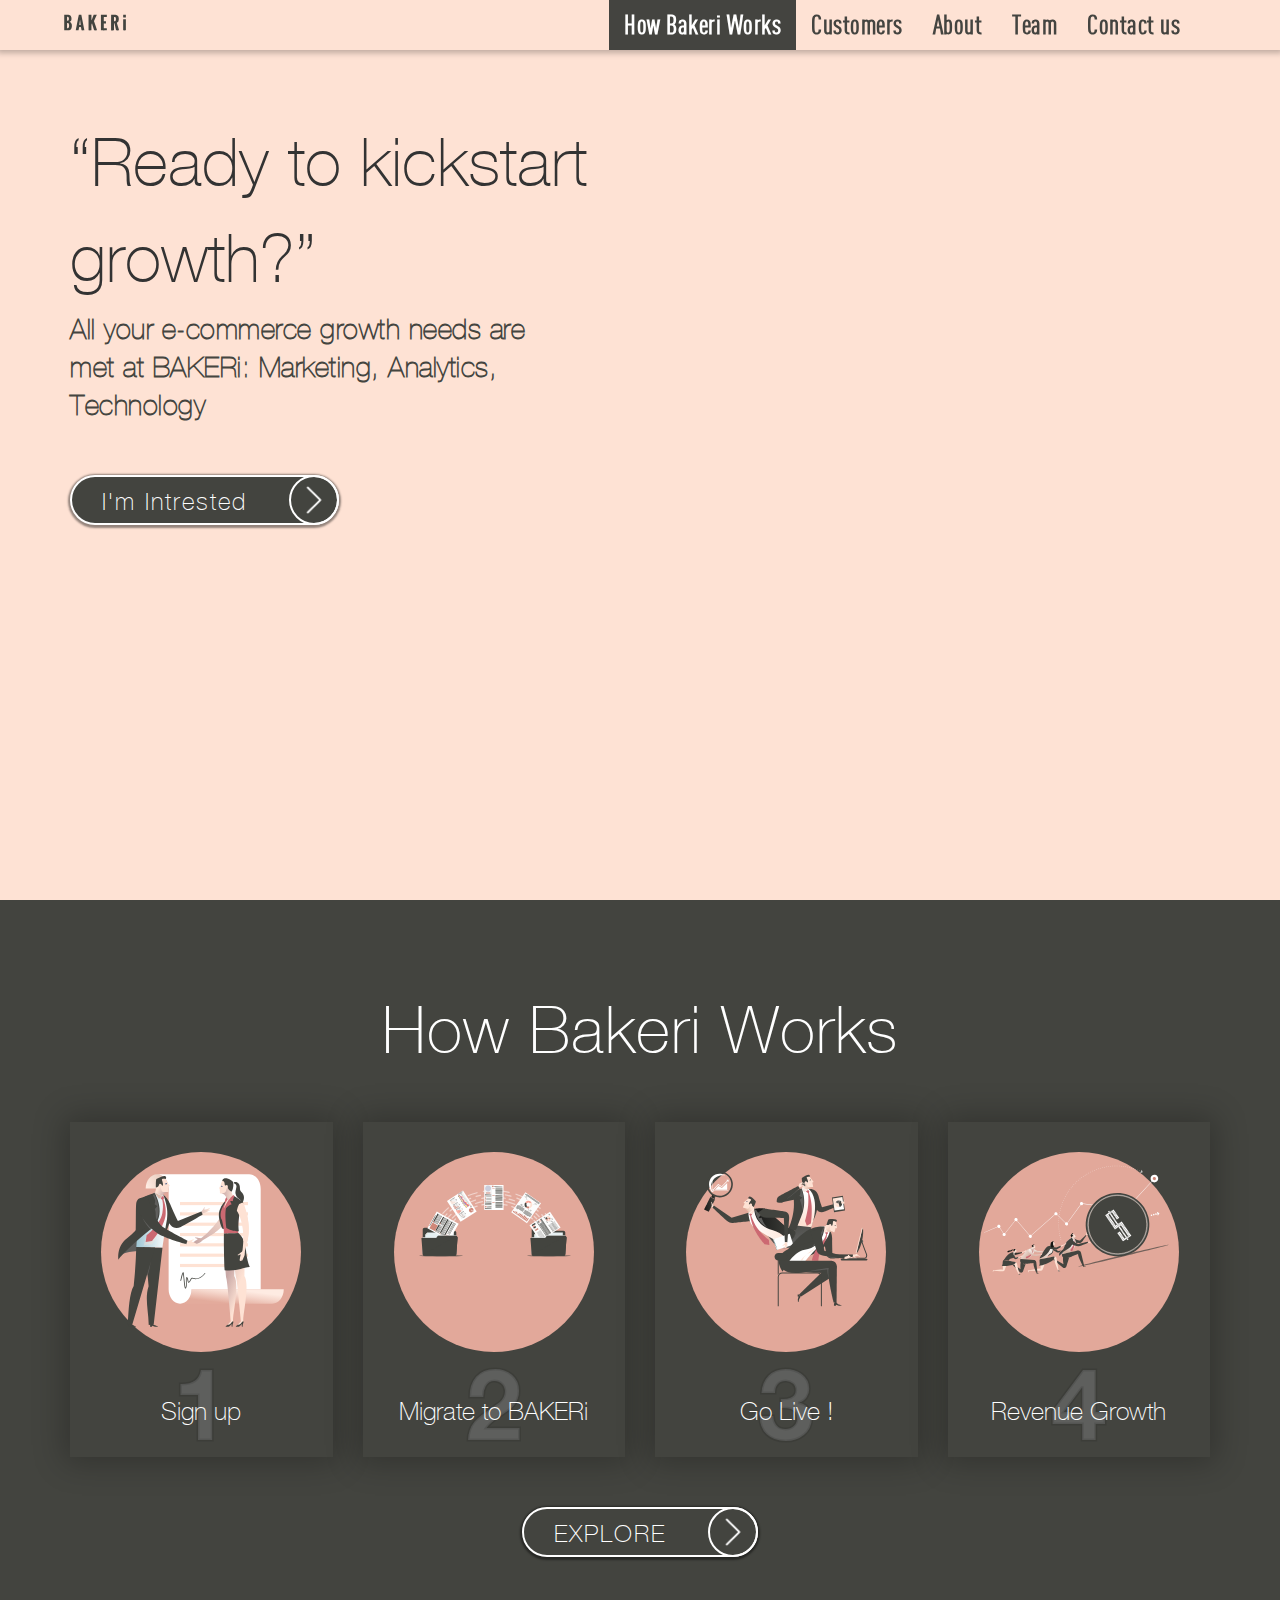
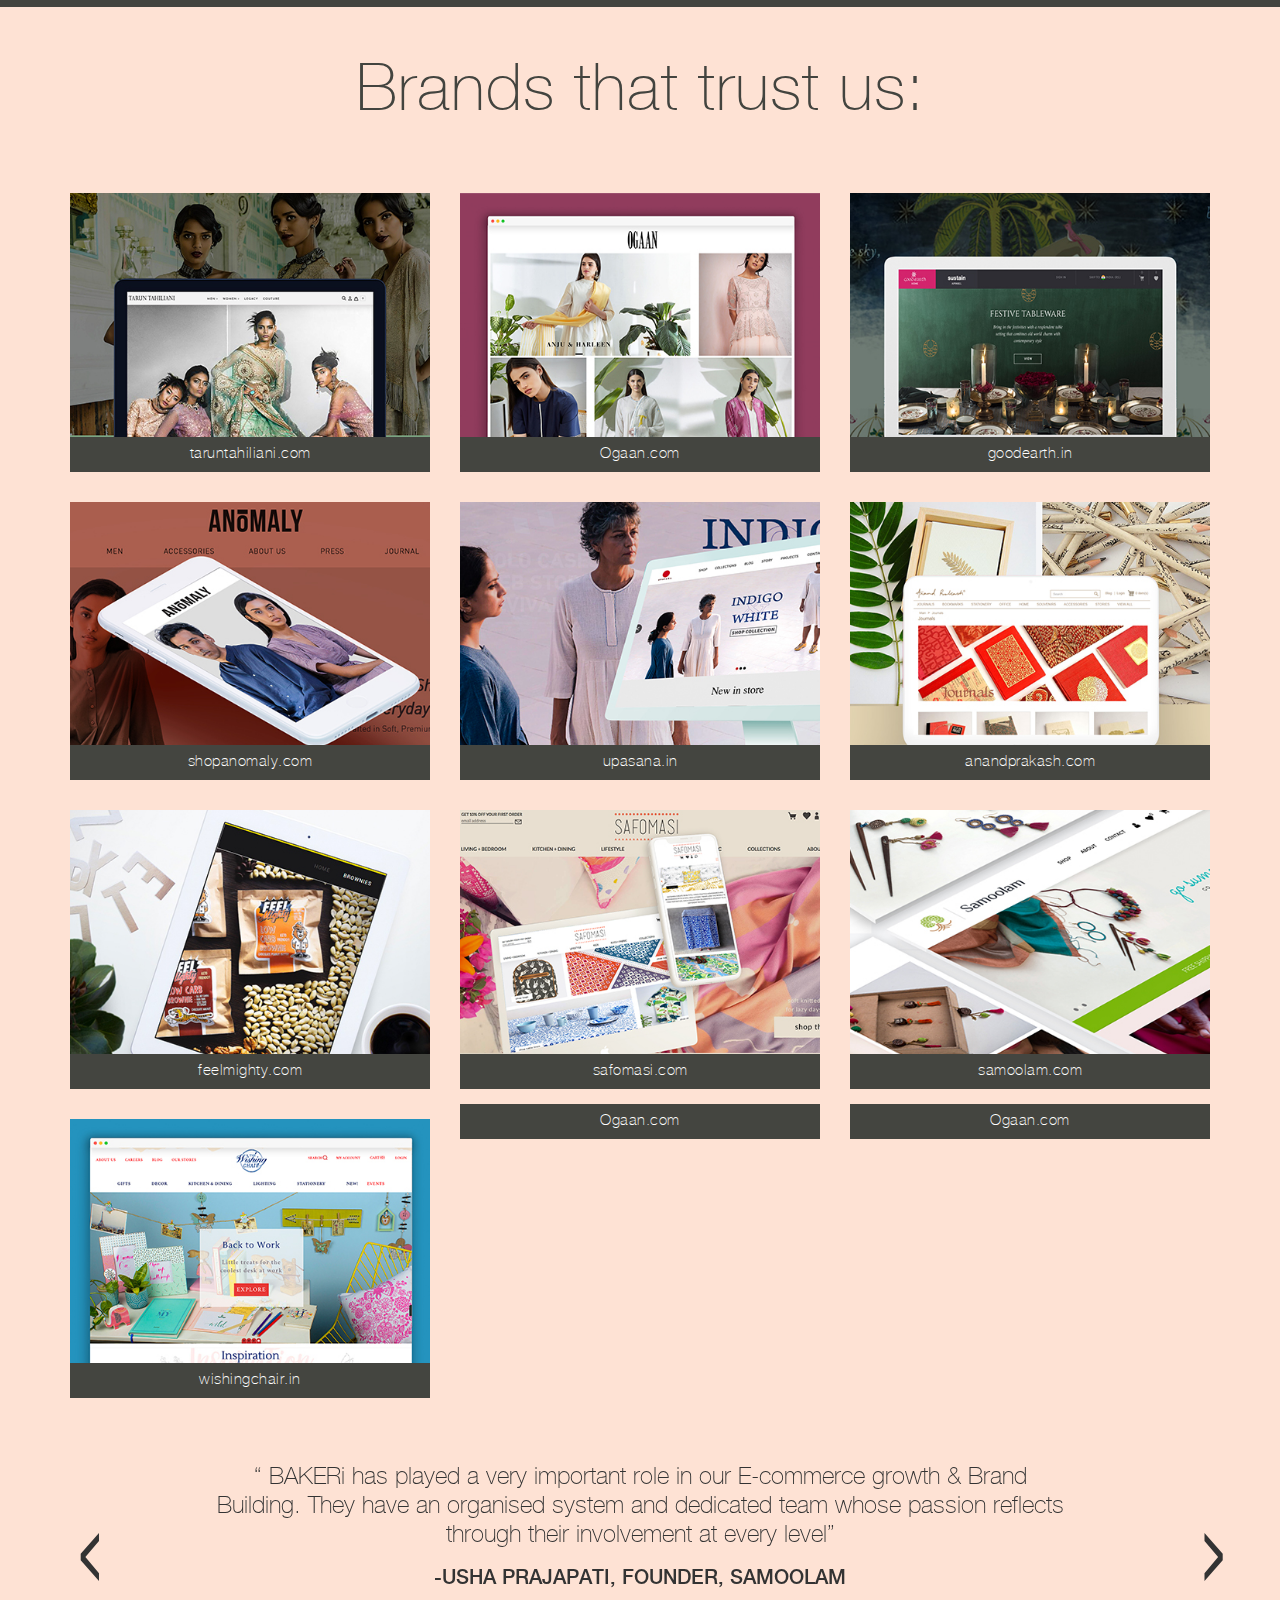
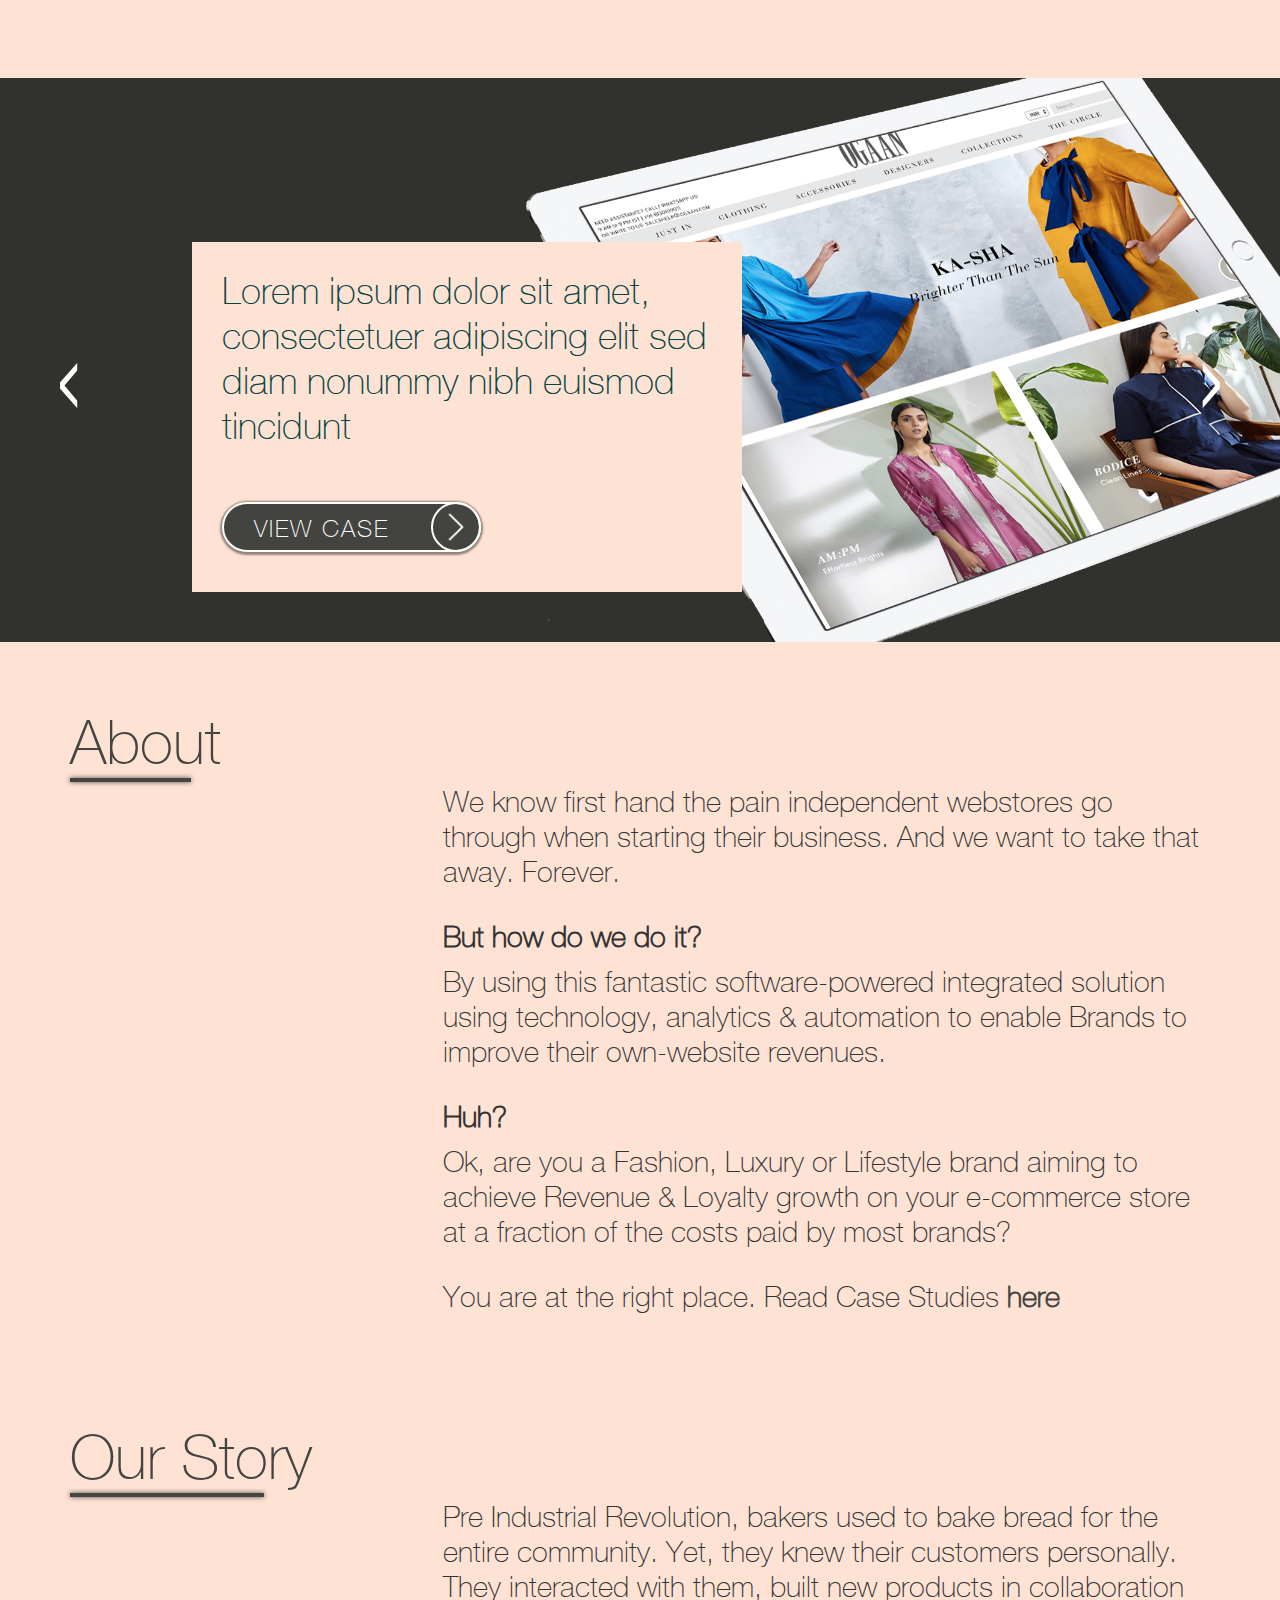
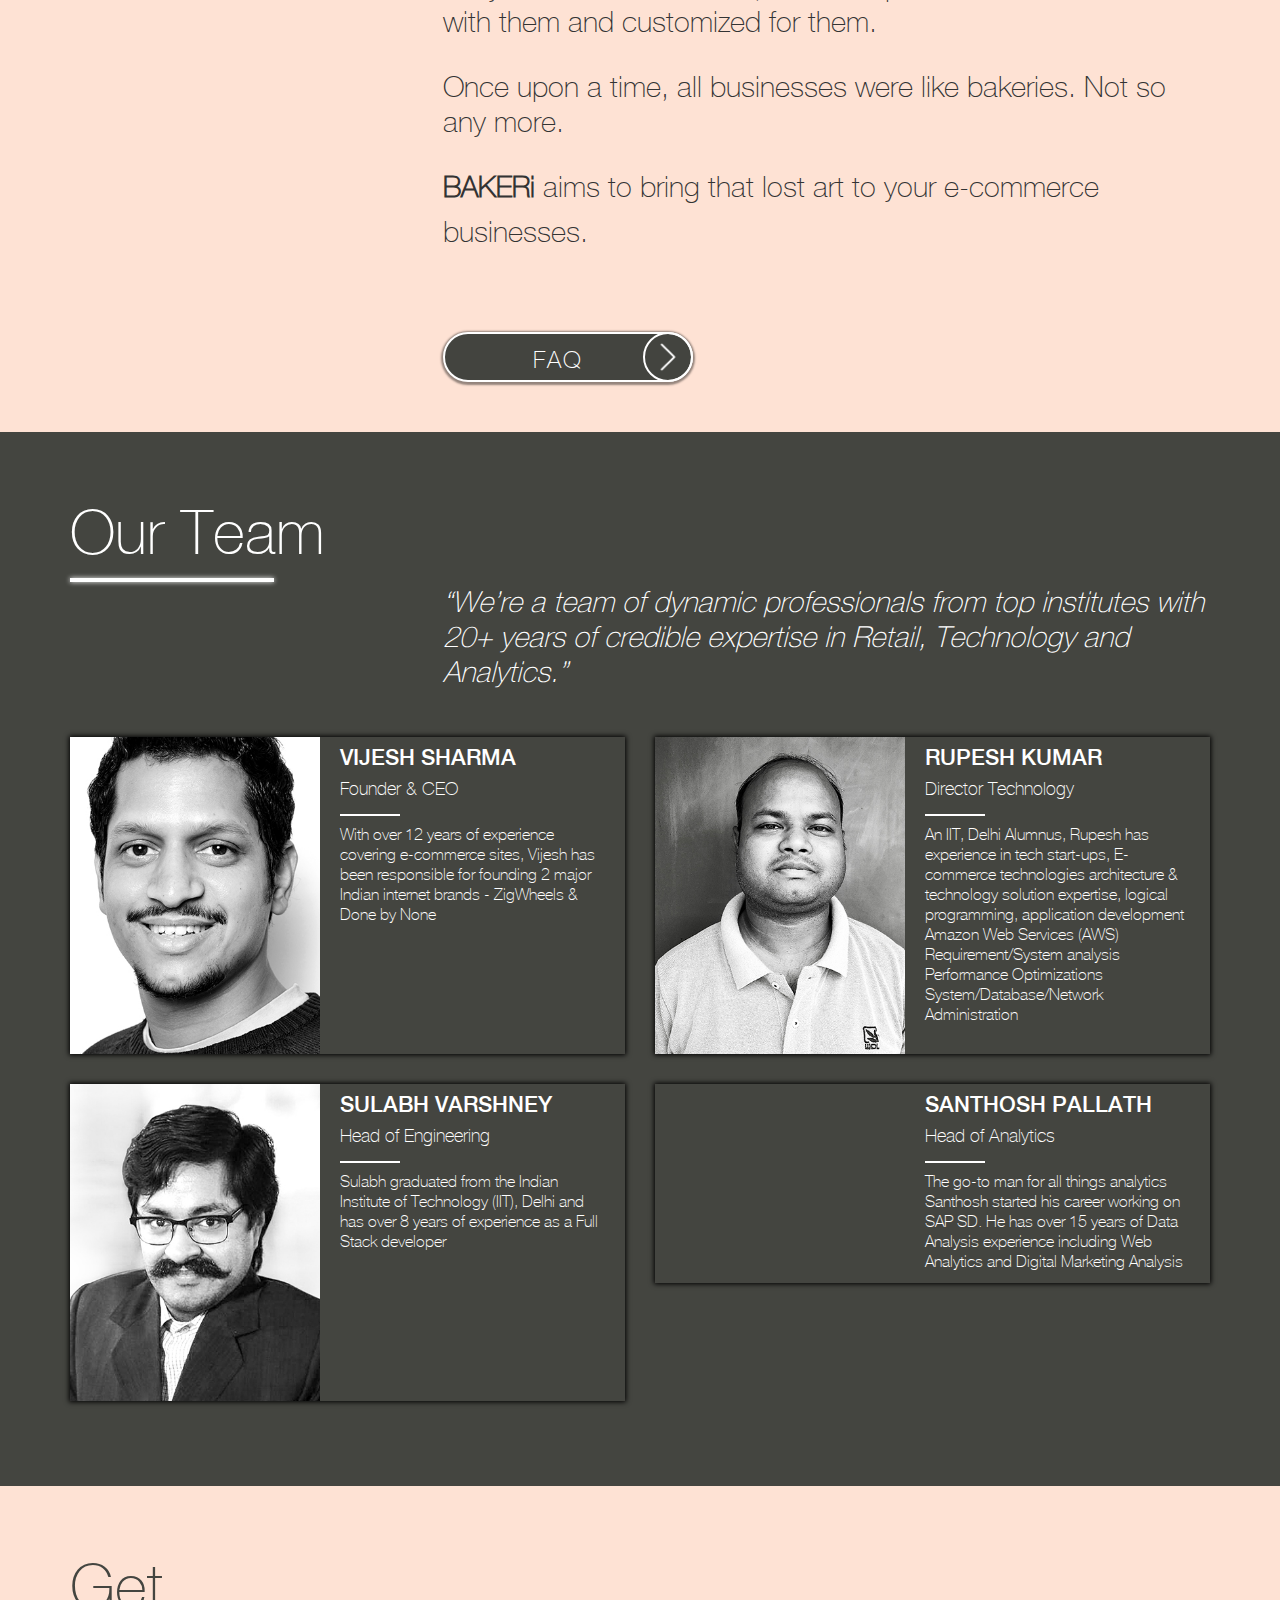
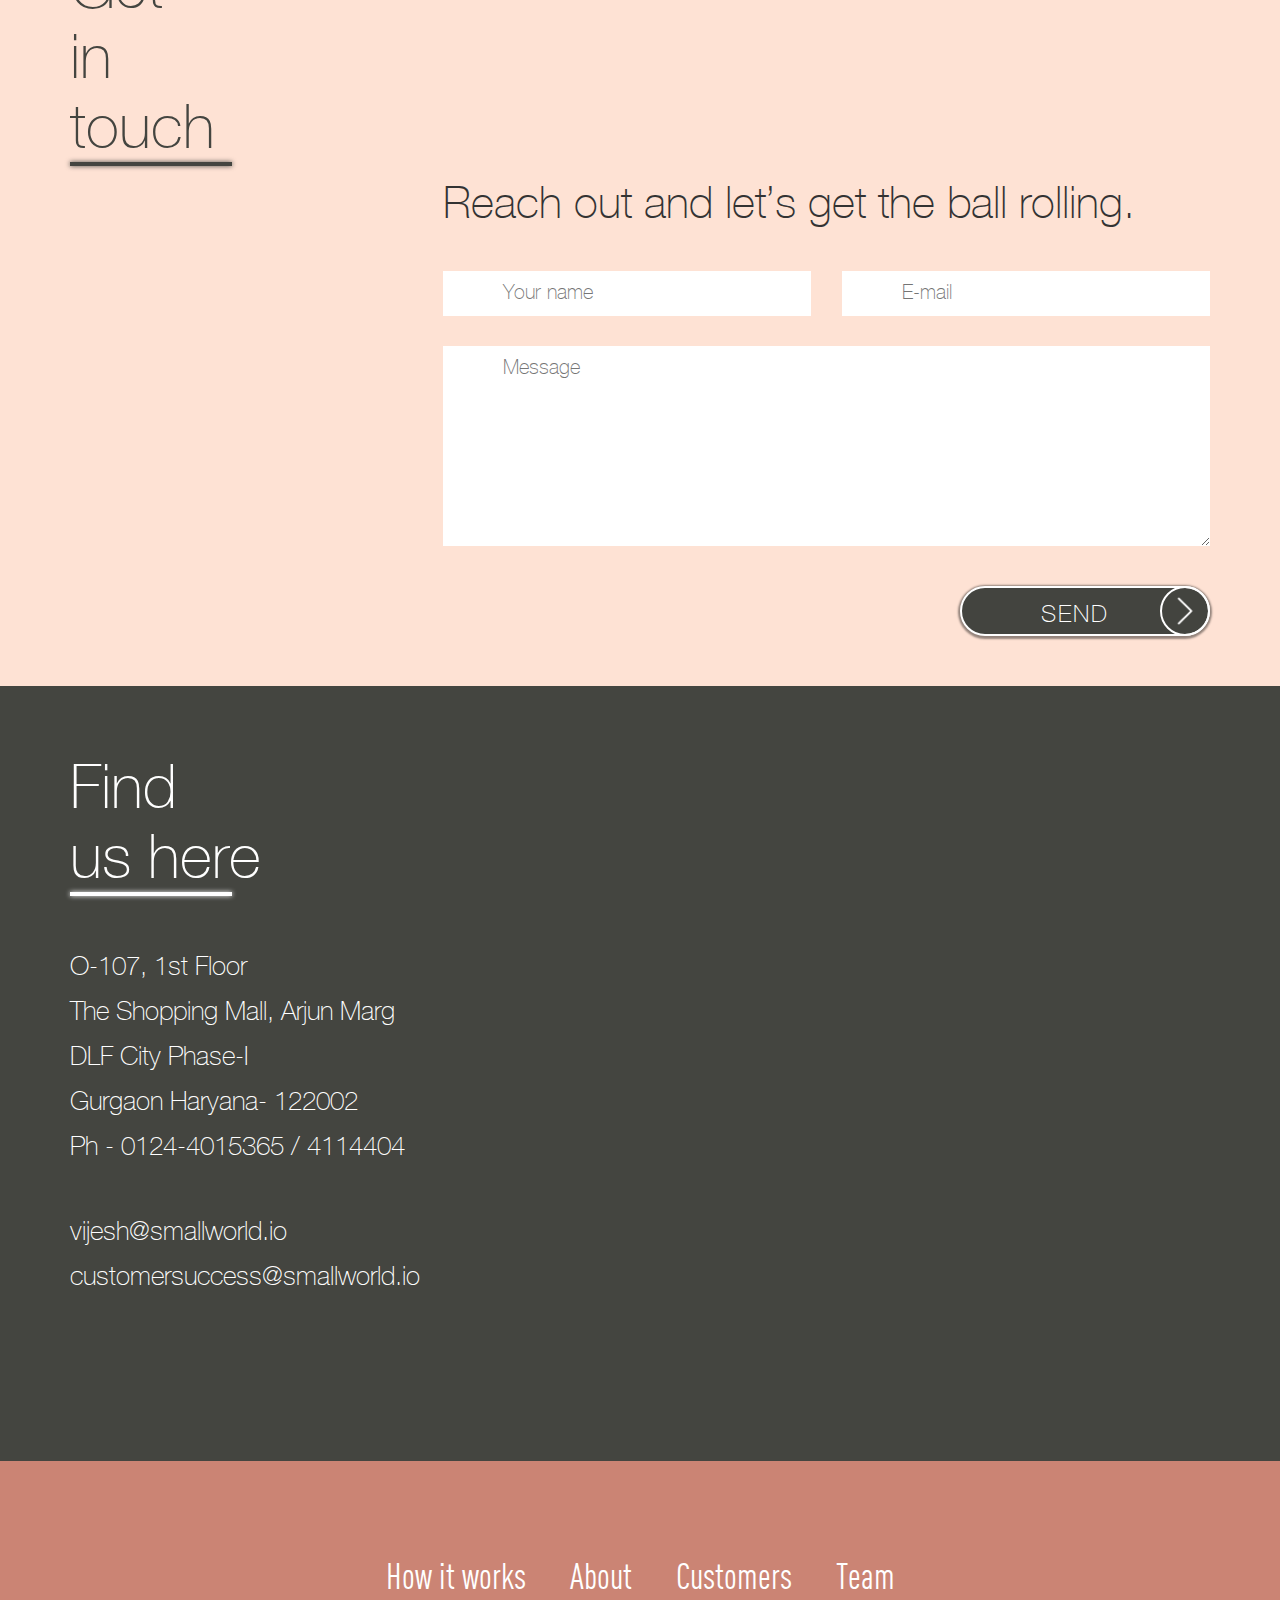
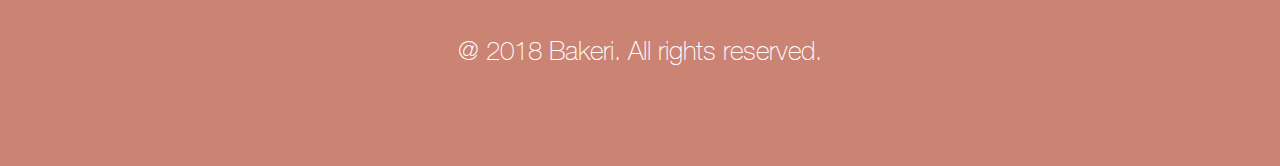
==== index.html @ 0f6f172d "first push" ====
<!DOCTYPE html>
<html lang="en">

<head>
    <meta charset="UTF-8">
    <title>Document</title>
    <meta name="viewport" content="width=device-width,initial-scale=1.0,maximum-scale=1.0">
    <meta name="theme-color" content="#FEE2D4">
    <link rel="stylesheet" type="text/css" href="css/bootstrap.min.css">
    <link rel="stylesheet" type="text/css" href="css/owl.carousel.css">
    <link rel="stylesheet" href="css/style.css">
</head>

<body>
    <section>
        <nav class="navbar navbar-inverse">
            <div class="container">
                <div class="navbar-header">
                    <button type="button" class="navbar-toggle" data-toggle="collapse" data-target="#myNavbar">
                        <span class="icon-bar"></span>
                        <span class="icon-bar"></span>
                        <span class="icon-bar"></span>
                    </button>
                    <a class="navbar-brand" href="#"><img src="images/logo.svg" alt="" class="logo_bakeri"> </a>
                </div>
                <div class="collapse navbar-collapse" id="myNavbar">
                    <ul class="nav navbar-nav pull-right main_menu">
                        <li class="active"><a data-link="#bakeri_works">How Bakeri Works</a></li>
                        <li><a data-link="#our_customers">Customers</a></li>
                        <li><a data-link="#about_us">About</a></li>
                        <li><a data-link="#our_team">Team</a></li>
                        <li><a data-link="#contact_us">Contact us</a></li>
                    </ul>
                </div>
        </nav>
    </section>
    <section class="bakeri_main_section">
        <div class="container">
            <div class="width_520">
                <div class="ft_67 mt_99">
                    “Ready to kickstart growth?”
                </div>
                <div class="color_black helv_regular width_485">All your e-commerce growth needs are met at BAKERi: Marketing, Analytics, Technology</div>
                <div>
                    <a href="" class="anchor_btn">I'm Intrested</a>
                </div>
            </div>
        </div>
    </section>
    <section class="bakeri_works_section" id="bakeri_works">
        <div class="container">
            <div class="bakeri_works_cont">
                <h2 class="bakeri_title">How Bakeri Works</h2>
                <div class="bakeri_steps_cont row">
                    <div class="bakeri_steps bakeri_step_1 col-xs-12 col-sm-6 col-md-3 col-lg-3">
                        <div class="step_cont">
                            <figure>
                                <img src="images/sign_up.svg" alt="Sign Up">
                            </figure>
                            <div class="data_cont">
                                <span class="step_no">1</span>
                                <h3 class="data_text">Sign up</h3>
                            </div>
                        </div>
                    </div>
                    <div class="bakeri_steps bakeri_step_2 col-xs-12 col-sm-6 col-md-3 col-lg-3">
                        <div class="step_cont">
                            <figure>
                                <img src="images/migrate.svg" alt="Migrate">
                            </figure>
                            <div class="data_cont">
                                <span class="step_no">2</span>
                                <h3 class="data_text">Migrate to BAKERi</h3>
                            </div>
                        </div>
                    </div>
                    <div class="bakeri_steps bakeri_step_3 col-xs-12 col-sm-6 col-md-3 col-lg-3">
                        <div class="step_cont">
                            <figure>
                                <img src="images/go_live.svg" alt="">
                            </figure>
                            <div class="data_cont">
                                <span class="step_no">3</span>
                                <h3 class="data_text">Go Live !</h3>
                            </div>
                        </div>
                    </div>
                    <div class="bakeri_steps bakeri_step_4 col-xs-12 col-sm-6 col-md-3 col-lg-3">
                        <div class="step_cont">
                            <figure>
                                <img src="images/revenue_growth.svg" alt="">
                            </figure>
                            <div class="data_cont">
                                <span class="step_no">4</span>
                                <h3 class="data_text">Revenue Growth</h3>
                            </div>
                        </div>
                    </div>
                    <div class="center">
                        <a href="" class="anchor_btn">EXPLORE</a>
                    </div>
                </div>
            </div>
        </div>
    </section>
    <section class="brand_section" id="our_customers">
        <div class="container">
            <div class="brand_cont">
                <div class="brand_sec_cont row">
                    <h2 class="bakeri_title">Brands that trust us:</h2>
                    <div class="branch_inner_cont">
                        <div class="col-xs-6 col-sm-6 col-md-4 col-lg-4 brand_cont_data">
                            <div class="brand_data">
                                <figure><img src="images/tarun-tahiliani.jpg" alt="Tarun Tahiliani"></figure>
                                <div class="data_text">
                                    <h2 class="heading">Tarun Tahiliani</h2>
                                    <div class="data_text_inner">One of India’s top design studios rooted in Indian aesthetic, but Western in fit & construct.</div>
                                </div>
                                <a href="taruntahiliani.com" target="_blank">taruntahiliani.com</a>
                            </div>
                        </div>
                        <div class="col-xs-6 col-sm-6 col-md-4 col-lg-4 brand_cont_data">
                            <div class="brand_data">
                                <figure><img src="images/ogaan.jpg" alt=""></figure>
                                <div class="data_text">
                                    <h2 class="heading">Ogaan</h2>
                                    <div class="data_text_inner">One of India’s top design studios rooted in Indian aesthetic, but Western in fit & construct.</div>
                                </div>
                                <a href="ogaan.com" target="_blank">Ogaan.com</a>
                            </div>
                        </div>
                        <div class="col-xs-6 col-sm-6 col-md-4 col-lg-4 brand_cont_data">
                            <div class="brand_data">
                                <figure><img src="images/goodearth.jpg" alt=""></figure>
                                <div class="data_text">
                                    <h2 class="heading">Goodearth</h2>
                                    <div class="data_text_inner">One of India’s top design studios rooted in Indian aesthetic, but Western in fit & construct.</div>
                                </div>
                                <a href="www.goodearth.in" target="_blank">goodearth.in</a>
                            </div>
                        </div>
                        <div class="col-xs-6 col-sm-6 col-md-4 col-lg-4 brand_cont_data">
                            <div class="brand_data">
                                <figure><img src="images/anomaly.jpg" alt=""></figure>
                                <div class="data_text">
                                    <h2 class="heading">Tarun Tahiliani</h2>
                                    <div class="data_text_inner">One of India’s top design studios rooted in Indian aesthetic, but Western in fit & construct.</div>
                                </div>
                                <a href="shopanomaly.in" target="_blank">shopanomaly.com</a>
                            </div>
                        </div>
                        <div class="col-xs-6 col-sm-6 col-md-4 col-lg-4 brand_cont_data">
                            <div class="brand_data">
                                <figure><img src="images/upasana.jpg" alt=""></figure>
                                <div class="data_text">
                                    <h2 class="heading">Tarun Tahiliani</h2>
                                    <div class="data_text_inner">One of India’s top design studios rooted in Indian aesthetic, but Western in fit & construct.</div>
                                </div>
                                <a href="upasana.in" target="_blank">upasana.in</a>
                            </div>
                        </div>
                        <div class="col-xs-6 col-sm-6 col-md-4 col-lg-4 brand_cont_data">
                            <div class="brand_data">
                                <figure><img src="images/anand-prakash.jpg" alt=""></figure>
                                <div class="data_text">
                                    <h2 class="heading">Tarun Tahiliani</h2>
                                    <div class="data_text_inner">One of India’s top design studios rooted in Indian aesthetic, but Western in fit & construct.</div>
                                </div>
                                <a href="anandprakash.com" target="_blank">anandprakash.com</a>
                            </div>
                        </div>
                        <div class="col-xs-6 col-sm-6 col-md-4 col-lg-4 brand_cont_data">
                            <div class="brand_data">
                                <figure><img src="images/feel-mighty.jpg" alt=""></figure>
                                <div class="data_text">
                                    <h2 class="heading">Feel Mighty</h2>
                                    <div class="data_text_inner">One of India’s top design studios rooted in Indian aesthetic, but Western in fit & construct.</div>
                                </div>
                                <a href="feelmighty.com" target="_blank">feelmighty.com</a>
                            </div>
                        </div>
                        <div class="col-xs-6 col-sm-6 col-md-4 col-lg-4 brand_cont_data">
                            <div class="brand_data">
                                <figure><img src="images/safomasi.jpg" alt=""></figure>
                                <div class="data_text">
                                    <h2 class="heading">Safomasi</h2>
                                    <div class="data_text_inner">One of India’s top design studios rooted in Indian aesthetic, but Western in fit & construct.</div>
                                </div>
                                <a href="www.safomasi.com" target="_blank">safomasi.com</a>
                            </div>
                        </div>
                        <div class="col-xs-6 col-sm-6 col-md-4 col-lg-4 brand_cont_data">
                            <div class="brand_data">
                                <figure><img src="images/samoolam.jpg" alt=""></figure>
                                <div class="data_text">
                                    <h2 class="heading">Samoolam</h2>
                                    <div class="data_text_inner">One of India’s top design studios rooted in Indian aesthetic, but Western in fit & construct.</div>
                                </div>
                                <a href="www.samoolam.com" target="_blank">samoolam.com</a>
                            </div>
                        </div>
                        <div class="col-xs-6 col-sm-6 col-md-4 col-lg-4 brand_cont_data">
                            <div class="brand_data">
                                <figure><img src="images/wishing-chair.jpg" alt=""></figure>
                                <div class="data_text">
                                    <h2 class="heading">Wishingchair</h2>
                                    <div class="data_text_inner">One of India’s top design studios rooted in Indian aesthetic, but Western in fit & construct.</div>
                                </div>
                                <a href="www.wishingchair.in" target="_blank">wishingchair.in</a>
                            </div>
                        </div>
                        <div class="col-xs-6 col-sm-6 col-md-4 col-lg-4 brand_cont_data">
                            <div class="brand_data">
                                <figure><img src="images/" alt=""></figure>
                                <div class="data_text">
                                    <h2 class="heading">Tarun Tahiliani</h2>
                                    <div class="data_text_inner">One of India’s top design studios rooted in Indian aesthetic, but Western in fit & construct.</div>
                                </div>
                                <a href="" target="_blank">Ogaan.com</a>
                            </div>
                        </div>
                        <div class="col-xs-6 col-sm-6 col-md-4 col-lg-4 brand_cont_data">
                            <div class="brand_data">
                                <figure><img src="images/" alt=""></figure>
                                <div class="data_text">
                                    <h2 class="heading">Tarun Tahiliani</h2>
                                    <div class="data_text_inner">One of India’s top design studios rooted in Indian aesthetic, but Western in fit & construct.</div>
                                </div>
                                <a href="" target="_blank">Ogaan.com</a>
                            </div>
                        </div>
                    </div>
                </div>
            </div>
        </div>
        <section class="testimonial_section">
            <div class="container">
                <div class="testimonial_cont">
                    <div class="testominal_carousel owl-carousel">
                        <div class="item">
                            <div class="testimonial_item">
                                <div class="testimonial_data">“ BAKERi has played a very important role in our E-commerce growth & Brand Building. They have an organised system and dedicated team whose passion reflects through their involvement at every level”</div>
                                <div class="writer_name">-USHA PRAJAPATI, FOUNDER, SAMOOLAM</div>
                            </div>
                        </div>
                        <div class="item">
                            <div class="testimonial_item">
                                <div class="testimonial_data">“ BAKERi has played a very important role in our E-commerce growth & Brand Building. They have an organised system and dedicated team whose passion reflects through their involvement at every level”</div>
                                <div class="writer_name">-USHA PRAJAPATI, FOUNDER, SAMOOLAM</div>
                            </div>
                        </div>
                        <div class="item">
                            <div class="testimonial_item">
                                <div class="testimonial_data">“ BAKERi has played a very important role in our E-commerce growth & Brand Building. They have an organised system and dedicated team whose passion reflects through their involvement at every level”</div>
                                <div class="writer_name">-USHA PRAJAPATI, FOUNDER, SAMOOLAM</div>
                            </div>
                        </div>
                    </div>
                </div>
            </div>
        </section>
    </section>
    <section class="case_section">
        <div class="case_container">
            <div class="">
                <div class="case_carousel owl-carousel">
                    <div class="item">
                        <div class="">
                            <figure>
                                <img src="images/bakeri-ogaan.png" alt="" style="width:60%;float:right" />
                            </figure>
                            <div class="case_data">
                                <div class="case_data_value">Lorem ipsum dolor sit amet, consectetuer adipiscing elit sed diam nonummy nibh euismod tincidunt</div>
                                <a href="" class="anchor_btn">VIEW CASE</a>
                            </div>
                        </div>
                    </div>
                    <div class="item">
                        <div class="">
                            <figure>
                                <img src="images/wishing-chair_case.png" alt="" style="width:73%;float:right" />
                            </figure>
                            <div class="case_data">
                                <div class="case_data_value">Lorem ipsum dolor sit amet, consectetuer adipiscing elit sed diam nonummy nibh euismod tincidunt</div>
                                <a href="" class="anchor_btn">VIEW CASE</a>
                            </div>
                        </div>
                    </div>
                    <div class="item">
                        <div class="">
                            <figure>
                                <img src="images/good-earth_case.jpg" alt="" style="width:50%;float:right" />
                            </figure>
                            <div class="case_data">
                                <div class="case_data_value">Lorem ipsum dolor sit amet, consectetuer adipiscing elit sed diam nonummy nibh euismod tincidunt</div>
                                <a href="" class="anchor_btn">VIEW CASE</a>
                            </div>
                        </div>
                    </div>
                </div>
            </div>
        </div>
    </section>
    <section class="about_section" id="about_us">
        <div class="about_cont">
            <div class="container">
                <h2 class="heading_about">About</h2>
                <div class="clearfix"></div>
                <div class="pull-right width_767">
                    <div class="about_data">
                        <p>We know first hand the pain independent webstores go through when starting their business. And we want to take that away. Forever.</p>
                        <strong>But how do we do it?</strong>
                        <p>By using this fantastic software-powered integrated solution using technology, analytics & automation to enable Brands to improve their own-website revenues.</p>
                        <strong>Huh?</strong>
                        <p>Ok, are you a Fashion, Luxury or Lifestyle brand aiming to achieve Revenue & Loyalty growth on your e-commerce store at a fraction of the costs paid by most brands?</p>
                        <p>You are at the right place. Read Case Studies <strong><a href="">here</a></strong></p>
                    </div>
                </div>
            </div>
        </div>
    </section>
    <section class="about_section">
        <div class="about_cont">
            <div class="container">
                <h2 class="heading_about">Our Story</h2>
                <div class="clearfix"></div>
                <div class="pull-right width_767">
                    <div class="about_data">
                        <p>Pre Industrial Revolution, bakers used to bake bread for the entire community. Yet, they knew their customers personally. They interacted with them, built new products in collaboration with them and customized for them.</p>
                        <p>Once upon a time, all businesses were like bakeries. Not so any more.</p>
                        <p><strong>BAKERi </strong> aims to bring that lost art to your e-commerce businesses.</p>
                        <a href="" class="anchor_btn faq_width">FAQ</a>
                    </div>
                </div>
            </div>
        </div>
    </section>
    <section class="about_section our_team_section" id="our_team">
        <div class="about_cont">
            <div class="container">
                <h2 class="heading_about">Our Team</h2>
                <div class="clearfix"></div>
                <div class="pull-right width_767">
                    <div class="about_data">
                        <p><em>“We’re a team of dynamic professionals from top institutes with 20+ years of credible expertise in Retail, Technology and Analytics.”</em></p>
                    </div>
                </div>
                <div class="team_carousel row">
                    <div class="item col-xs-12 col-md-6 col-lg-6">
                        <div class="team_item clearfix">
                            <figure class="pull-left image_item">
                                <img src="images/Vijesh.jpg" alt="">
                            </figure>
                            <div class="pull-right item_data">
                                <h3 class="name">VIJESH SHARMA </h3>
                                <h4 class="designation">Founder & CEO</h4>
                                <div class="description">With over 12 years of experience covering e-commerce sites, Vijesh has been responsible for founding 2 major Indian internet brands - ZigWheels & Done by None</div>
                            </div>
                        </div>
                    </div>
                    <div class="item col-xs-12 col-md-6 col-lg-6">
                        <div class="team_item clearfix">
                            <figure class="pull-left image_item">
                                <img src="images/Rupesh.jpg" alt="" />
                            </figure>
                            <div class="pull-right item_data">
                                <h3 class="name">RUPESH KUMAR </h3>
                                <h4 class="designation">Director Technology</h4>
                                <div class="description">An IIT, Delhi Alumnus, Rupesh has experience in tech start-ups, E-commerce technologies architecture & technology solution expertise, logical programming, application development Amazon Web Services (AWS) Requirement/System analysis Performance Optimizations System/Database/Network Administration</div>
                            </div>
                        </div>
                    </div>
                    <div class="item col-xs-12 col-md-6 col-lg-6">
                        <div class="team_item clearfix">
                            <figure class="pull-left image_item">
                                <img src="images/Sulabh.jpg" alt="" />
                            </figure>
                            <div class="pull-right item_data">
                                <h3 class="name">SULABH VARSHNEY </h3>
                                <h4 class="designation">Head of Engineering</h4>
                                <div class="description">Sulabh graduated from the Indian Institute of Technology (IIT), Delhi and has over 8 years of experience as a Full Stack developer</div>
                            </div>
                        </div>
                    </div>
                    <div class="item col-xs-12 col-md-6 col-lg-6">
                        <div class="team_item clearfix">
                            <figure class="pull-left image_item">
                                <img src="images/Santhosh.jpg" alt="" />
                            </figure>
                            <div class="pull-right item_data">
                                <h3 class="name">SANTHOSH PALLATH </h3>
                                <h4 class="designation">Head of Analytics</h4>
                                <div class="description">The go-to man for all things analytics Santhosh started his career working on SAP SD. He has over 15 years of Data Analysis experience including Web Analytics and Digital Marketing Analysis</div>
                            </div>
                        </div>
                    </div>
                </div>
            </div>
        </div>
    </section>
    <section class="about_section get_touch_section" id="contact_us">
        <div class="about_cont">
            <div class="container">
                <h2 class="heading_about">Get &nbsp;&nbsp;&nbsp;&nbsp; in touch</h2>
                <div class="clearfix"></div>
                <div class="pull-right width_767">
                    <div class="about_data get_touch_data">
                        <p>Reach out and let’s get the ball rolling.</p>
                        <form action="">
                            <input type="text" placeholder="Your name" name="name" class="name">
                            <input type="email" placeholder="E-mail" name="email" class="email">
                            <textarea type="message" placeholder="Message" name="message" class="message"></textarea>
                            <a href="" class="anchor_btn faq_width pull-right">SEND</a>
                        </form>
                    </div>
                </div>
            </div>
        </div>
    </section>
    <section class="about_section find_us_section">
        <div class="about_cont">
            <div class="container">
                <h2 class="heading_about">Find &nbsp;&nbsp;&nbsp;&nbsp; us here</h2>
                <div class="clearfix"></div>
                <div class="">
                    <div class="contact_data width_50">
                        <p>
                            O-107, 1st Floor 
                            The Shopping Mall, Arjun Marg 
                            DLF City Phase-I 
                            Gurgaon Haryana- 122002 
                            Ph - <a href="tel:0124-4015365">0124-4015365</a> / <a href="tel:0124-4114404">4114404</a></p>
                            <p style="margin-top:40px;"><a href="mailto:vijesh@smallworld.io">vijesh@smallworld.io</a> <a href="mailto:customersuccess@smallworld.io">customersuccess@smallworld.io</a></p>
                        
                    </div>
                    <div class="about_data get_touch_data width_50">
                        <p><iframe src="https://www.google.com/maps/embed?pb=!1m18!1m12!1m3!1d3507.4411567698016!2d77.0972864142906!3d28.466258082483677!2m3!1f0!2f0!3f0!3m2!1i1024!2i768!4f13.1!3m3!1m2!1s0x390d1f51822ea51f%3A0xfd9adbcaa054e3b8!2sSmallWorld+Digital+Services!5e0!3m2!1sen!2sin!4v1529140070524" frameborder="0" style="border:0" allowfullscreen></iframe></p>
                        
                    </div>
                </div>
            </div>
        </div>
    </section>
    <section class="copyright_section">
        <div class="copyright_cont">
            <div class="container">
                <ul class="footer_link_cont">
                    <li class="footer_link"><a href="">How it works</a></li>
                    <li class="footer_link"><a href="">About</a></li>
                    <li class="footer_link"><a href="">Customers</a></li>
                    <li class="footer_link"><a href="">Team</a></li>
                </ul>
                <p class="copyright_text">@ 2018 Bakeri. All rights reserved.</p>
            </div>
        </div>
    </section>
    <script src="js/jquery.min.js" type="text/javascript"></script>
    <script src="js/owl.carousel.js" type="text/javascript"></script>
    <script src="js/custom.js" type="text/javascript"></script>
</body>


</html>
---- css/style.css ----
@font-face {
    font-family: 'helv_neu_bold';
    src: url('../fonts/helvetica_neu_bold-webfont.woff2') format('woff2'),
         url('../fonts/helvetica_neu_bold-webfont.woff') format('woff');
    font-weight: normal;
    font-style: normal;

}
@font-face {
    font-family: 'helv_neu_light';
    src: url('../fonts/helveticaneue_light-webfont.woff2') format('woff2'),
         url('../fonts/helveticaneue_light-webfont.woff') format('woff');
    font-weight: normal;
    font-style: normal;

}
@font-face {
    font-family: 'helv_neu_medium';
    src: url('../fonts/helveticaneue_medium-webfont.woff2') format('woff2'),
         url('../fonts/helveticaneue_medium-webfont.woff') format('woff');
    font-weight: normal;
    font-style: normal;

}
@font-face {
    font-family: 'helv_neu_thin';
    src: url('../fonts/helveticaneue_thin-webfont.woff2') format('woff2'),
         url('../fonts/helveticaneue_thin-webfont.woff') format('woff');
    font-weight: normal;
    font-style: normal;

}
@font-face {
    font-family: 'helv_neu_regular';
    src: url('../fonts/helveticaneue-webfont.woff2') format('woff2'),
         url('../fonts/helveticaneue-webfont.woff') format('woff');
    font-weight: normal;
    font-style: normal;

}

@font-face {
    font-family: 'dincond';
    src: url('../fonts/dinconreg-webfont.woff2') format('woff2'),
         url('../fonts/dinconreg-webfont.woff') format('woff');
    font-weight: normal;
    font-style: normal;

}

body
{
	font-family: 'helv_neu_thin';
	overflow: hidden;
	overflow-y: scroll;
}

.helv_regular
{
	font-family: helv_neu_regular;
}
.helv_bold
{
	font-family: helv_neu_medium;
}

.logo_bakeri
{
	max-width:150px;
	height:45px;
}

.navbar-brand
{
	padding:0px;
}
.navbar-inverse
{
	background: #FEE2D4;
	border:0px;
	border-radius: 0px;
	box-shadow: rgba(0, 0, 0, 0.25) 0px 0px 6px 3px;
	margin:0px;
}

.main_menu  li a
{
	color:#444540;
	font-family: 'dincond';
	font-size:27px;
	letter-spacing: 0.5px;
	font-weight: 600;
}
.width_520
{
	max-width:520px;
	width:100%;

}
.bakeri_main_section
{
	background: #FEE2D4;
    min-height:calc(100vh);
}
.ft_67
{
	font-size: 67px;
}
.mt_99
{
	margin-top:120px;
}
.color_black
{
	color:#444540;
}
.width_485
{
	width: 485px;
	font-size: 28px;
	line-height: 38px;
	font-weight: 600;
	letter-spacing: 0.5px;
}

.anchor_btn
{
	background: #43443F;
    color: #fff;
    padding: 10px 90px 10px 30px;
    display: inline-block;
    font-size: 24px;
    border-radius: 39px;
    height: 50px;
    position: relative;
    box-shadow: 0px 1px 2px 2px rgba(0, 0, 0, 0.419607);
        border: 2px solid #fff;
    text-decoration: none;
    letter-spacing: 2px;
    margin-top: 50px;       
}

.anchor_btn:hover
{
    color:#fff;
    text-decoration: none;
}
.anchor_btn:after
{
    content: "";
    width: 50px;
    height: 50px;
    border-radius: 50%;
    border: 2px solid #fff;
    position: absolute;
    top: -2px;
    right: -2px;
    background: url(../images/right_arrow.png) ;
    background-repeat: no-repeat;
    background-size: 30px;
    background-position: center; 
}

.bakeri_works_section
{
    background:#43443F;
    padding-top:100px;
    color:#fff; 
    padding-bottom: 50px;
}
.bakeri_title
{
    font-size:65px;
    color:#fff;
    font-family: 'helv_neu_thin';
    text-align: center;
    letter-spacing: 1px;
    margin-bottom:50px;
    margin-top:0px;
}

.step_cont figure
{
    max-width:200px;
    width:100%;
    height:200px;
    border-radius: 50%;
    padding:5px;
    background: #E2A89A;
    margin: auto;
}
.step_cont
{
    text-align: center;
    background: #43443F;
    padding-top:30px;
    padding-bottom: 00px;
    box-shadow:0px 0px 30px 6px rgba(0,0,0,0.24);
    position: relative;
}


.data_cont
{
    position: relative;
    margin-top: 15px;
}
.data_cont .data_text {
    position: absolute;
    left: 0px;
    height: 20px;
    font-size: 25px;
    right: 0px;
    top: 0px;
    bottom: 0px;
    margin: auto;
    line-height: 22px;
}

.step_no
{
    font-size: 100px;
    line-height: 90px;
    display: block;
    font-family: 'helv_neu_bold';
    -webkit-text-stroke: 1px rgba(0,0,0,0.1);
    -webkit-text-stroke-width: 3px;
    color: #5e5f5d;
}
.center
{
    display: block;
    text-align: center;
}

.brand_data figure img
{
    max-width: 100%;
    width:100%;
}

.brand_data
{
    position: relative;
}
.brand_cont_data
{
    padding-top: 15px;
    padding-bottom: 15px;
}
.brand_data .data_text
{
        position: absolute;
    top: 0px;
    left: 0px;
    right: 0px;
    background: rgba(68, 69, 64, 0.53);;
    bottom: 35px;
    text-align: center;
    color:#fff;
    opacity: 0;
    cursor: pointer;
    transition: opacity ease-in 0.3s;

}
.data_text a
{
    position: absolute;
    bottom: 0px;
    background: #444540;
    color: #fff;
    width: 100%;
    text-align: center;
    letter-spacing: 0.5px;
    padding: 10px 0px;
    font-size: 15px;
    line-height: 15px;
    left:0px;
}

.data_text .heading{
    font-family: 'helv_neu_medium';
    text-transform: uppercase;
    font-size: 22px;
    line-height: 27px;
    display: inline-block;
    position: relative;
    padding-bottom: 10px;
}

.data_text .heading:before
{
        content: "";
    display: block;
    height: 1px;
    background: #fff;
    width: 90%;
    position: absolute;
    bottom: 0px;
    left: 0px;
    right: 0px;
    margin: auto;
}

.data_text_inner{
        font-size: 21px;
    line-height: 30px;
    padding: 15px 30px;
}
.brand_data > a{
        position: absolute;
    bottom: 0px;
    background: #444540;
    color: #fff;
    width: 100%;
    text-align: center;
    letter-spacing: 0.5px;
    padding: 10px 0px;
    font-size: 15px;
    line-height: 15px;
    left: 0px;
}
.brand_data .data_text:hover
{
    opacity: 1;
    transition: opacity ease-in 0.3s;
}

.brand_section
{
    background: #FEE2D4;
    padding-top:50px;
    padding-bottom: 50px;
}

.brand_section .bakeri_title
{
    color:#43443F;
}

.testimonial_item{
    max-width:860px;
    width: 100%;
    margin:auto;
}

.testimonial_item .testimonial_data
{
    font-size: 24px;
    line-height: 29px;
    text-align: center;
}

.testimonial_item .writer_name
{
    text-align: center;
    font-family: 'helv_neu_medium';
    font-size:20px;
    padding-top:15px;
    padding-bottom: 15px;
}

.testimonial_section
{
    margin-top:50px;
}

.testominal_carousel .owl-prev
{
    position: absolute;
    top:50%;
}

.testominal_carousel .owl-next 
{
    position: absolute;
    top:50%;
    right:0px;
}

.testominal_carousel button span
{
        font-size: 160px;
    width: 18px;
    display: inline-block;
    line-height: 20px;
}

.case_container
{
    background: #31322d;
}

.case_carousel .case_data
{
    position: absolute;
    width: 550px;
    height: 350px;
    bottom: 50px;
    left: 15%;
    background: #fee2d4;
    padding:30px;
}

.case_data_value
{
    font-size: 37px;
    line-height: 45px;
    color:#044440;
}

.case_container .owl-prev span,
.case_container .owl-next span
{
    color: #fff;
    font-size: 150px;
    line-height: 50px;
    display: block;
}

.case_container .owl-prev
{
    top: 50%;
    position: absolute;
    left: 50px;
    outline: none;
}

.case_container .owl-next
{
    top: 50%;
    position: absolute;
    right: 50px;
    outline: none;
}

/*starts about_section starts here*/
 .about_section .about_cont 
 {

    background: #fee2d4;
 }

 .about_section .about_cont .heading_about
 {
    font-size:61px;
    line-height: 70px;
    color:#444540;
    display: inline-block;
    padding-bottom: 0px;
    position: relative;
    margin-top: 70px;
    margin-bottom: 70px;
 }
 .about_section .about_cont .heading_about:before
 {
    position: absolute;
    display: block;
    width:80%;
    height:4px;
    background: #444540;
    left:0px;
    bottom:0px;
    content: "";
    box-shadow: 0px 0px 5px 0px #444540;
 }
.about_section .about_cont .width_767
{
    max-width:767px;
    width: 100%;
}
.about_data
{
    font-size: 29px;
    line-height: 35px;
}
.about_data p 
{
    margin-bottom: 30px;
}
.about_data strong 
{
    margin-bottom: 10px;
    display: block;
}
.about_data p a
{
    color:#444540;
}
.about_data p strong 
{
    margin-bottom: 10px;
    display: inline-block;
    
}

.faq_width
{
    width:250px;
    text-align: center;
    padding-right:50px;
    margin-bottom: 50px;
}

.our_team_section .about_cont
{
    background: #444540;
    color:#fff;

}

.about_section.our_team_section .about_cont .heading_about
{
    color: #fff;
    padding-bottom: 10px;
}

 .about_section.our_team_section .about_cont .heading_about:before
 {
    position: absolute;
    display: block;
    width:80%;
    height:4px;
    background: #fff;
    left:0px;
    bottom:0px;
    content: "";
    box-shadow: 0px 0px 5px 0px #fff;
 }
 .about_section .about_cont .heading_about
 {
    margin-bottom: 5px;
 }

/*starts about_section ends here*/
.item_data
{
    max-width:calc(100% - 250px);
    padding:10px 20px;
}
.item_data .name
{
    font-size: 22px;
    font-family: 'helv_neu_medium';
    margin-top:0px;
}
.image_item
{
    max-width: 250px;
}

.image_item img
{
    max-width: 100%;
    width:100%;
}

.item_data .designation
{
    padding-bottom: 15px;
    position: relative;

}
.item_data .designation:before
{
    position: absolute;
    left:0px;
    width:60px;
    height:2px;
    background: #fff;
    bottom:0px;
    content: "";
    display: block;
}

.item_data .description
{
    font-size: 16px;
    line-height: 20px;
}
.team_item {
    margin-bottom: 15px;
    margin-top: 15px;
    box-shadow: 0px 0px 5px 1px #000;
}

.our_team_section .about_cont
{
    padding-bottom: 70px;
}

/*Get in touch start here*/
.get_touch_section .heading_about
{
        max-width: 203px;
}
.get_touch_section .get_touch_data p
{
    font-size:44px;
    line-height: 70px;
}
.get_touch_section input
{
    font-size:20px;
    padding:5px 10px;
    border:0px;
    outline:none;
}

.get_touch_section input.name
{
    width:48%;
    float:left;
    margin-bottom: 30px;
}

.get_touch_section input.email
{
    width:48%;
    float:right;
    margin-bottom: 30px;
}

.get_touch_section textarea.message
{
    width:100%;
    margin-bottom: 20px;
    height:200px;
    padding:5px 10px;
    border:0px;
    outline:none;
}

.get_touch_section ::-webkit-input-placeholder
{
    padding-left:50px;
    font-size:20px;
}

.get_touch_data .faq_width
{
    margin-top:10px;
}
/*Get in touch ends here*/
.find_us_section  .about_cont
{
    background: #444540;
    color:#fff;
}

.find_us_section .about_cont .heading_about
{
    width:203px;
    color:#fff;
}
.find_us_section .about_cont .heading_about:before
{
    background: #fff;
    box-shadow: 0px 0px 5px 0px #fff;
}

.contact_data
{
    
}
.contact_data.width_50 , 
.get_touch_data.width_50

{
    width:50%;
    float:left;
}
.contact_data p
{
    white-space: pre-line;
    font-size: 26px;
    line-height: 45px;
}

.contact_data p a
{
    color:#fff;
    text-decoration: none;
}

.find_us_section .about_cont
{
    padding-bottom: 70px;
}

.find_us_section iframe
{
    max-width:100%;
    width:100%;
    height:450px;
}

.copyright_section
{
    background: #cb8474;
    padding:90px 0px 60px 0px;
    text-align: center;
}

.copyright_section .footer_link_cont
{
    list-style: none;
    padding-left:0px;
}
.copyright_section .footer_link_cont li
{
    display: inline-block;
    font-family: 'dincond';
    font-size:36px;
    line-height: 50px;
    color:#fff;
    padding-left:20px;
    padding-right:20px;
}
.copyright_section .footer_link_cont li a
{
    color:#fff;
    text-decoration: none;
}

.copyright_text
{
    text-align: center;
    color:#fff;
    font-family: 'helv_neu_thin';
    font-size: 26px;
    line-height: 45px;
    margin-top:30px;
    margin-bottom: 30px;
}

.main_menu li a
{
    cursor: pointer;
}

.navbar
{
    position: fixed;
    top:0px;
    width:100%;
    z-index:999;
}

.navbar-inverse .navbar-nav>li>a:focus, .navbar-inverse .navbar-nav>li>a:hover
{
    color:#444440;
}
.navbar-inverse .navbar-nav>li>a
{
    color:#444440;
}
.navbar-inverse .navbar-nav>.active>a, .navbar-inverse .navbar-nav>.active>a:focus, .navbar-inverse .navbar-nav>.active>a:hover
{
    background: #444440;

}


.bakeri_main_section #myVideo
{
    width:100%;
}

.bakeri_main_section
{
    position: relative;
        padding-bottom: 70px;
}
.bakeri_main_section .width_100.center
{
    position: absolute;
    bottom: 0px;
    margin: auto;
    left: 0px;
    right: 0px;
    color: #fff;
    padding-bottom: 50px;
}

/*Faq page styling starts here*/
.faq_section
{
    padding-top:60px;
    background: #fee2d4
}

.faq_section .title_heading
{
    font-size: 67px;
    line-height: 81px;
    color:#444540;
    text-align: center;
    font-weight: 600;
    letter-spacing: 1px;
    margin-bottom: 30px;

}

.faq_ques
{
    font-size: 32px;
    line-height: 38px;
    color:#43443F;
    font-family: 'helv_neu_medium';
}
.faq_answer
{
    font-size: 28px;
    line-height: 38px;
    color:#43443F;
    visibility: hidden;
    height:0px;
    transition: height ease-in 0.5s;

}
.faq_answer.active
{
    height:auto;
    visibility: visible;
    transition: height ease-in 0.5s;
}

.faq_data
{
    padding-left:185px;
    padding-right:345px;
    padding-top:20px;
    padding-bottom: 20px;
    margin-bottom: 30px;
    box-shadow: rgba(0, 0, 0, 0.25) 0px 0px 6px 3px
}


/*Case study page starts here*/
.tab_conatiner_outer 
{
    margin-bottom: 50px;
}
.tab_conatiner_outer .tab_container_item
{
    display: inline-block;
    margin-right:40px; 
    color:#444440;
    font-family: 'dincond';
    font-size: 23px;
    line-height: 33px;
    font-weight: 600;
    padding-bottom: 5px;
    position: relative;
}
.tab_conatiner_outer .tab_container_item.active:before
{
    position: absolute;
    height:2px;
    background:#444440;
    display: inline-block;
    content: "";
    left:0px;
    bottom:0px;
    width:100%;
}
.tab_container_cont .tab_container_inner
{
    background: #43443F;
    color: #fff;
}

.tab_container_cont .case_image_figure
{
    width: 50%;
    display: inline-block;
    vertical-align: top;
    margin-left: -2px;
    margin-right: -2px;
}
.tab_container_cont .case_image_figure img
{
    width: 100%;
    display: inline-block;
}

.tab_container_cont .case_data
{
    width: 50%;
    vertical-align: top;
    display: inline-block;
    padding: 20px 30px;
}
/*Case study page ends here*/
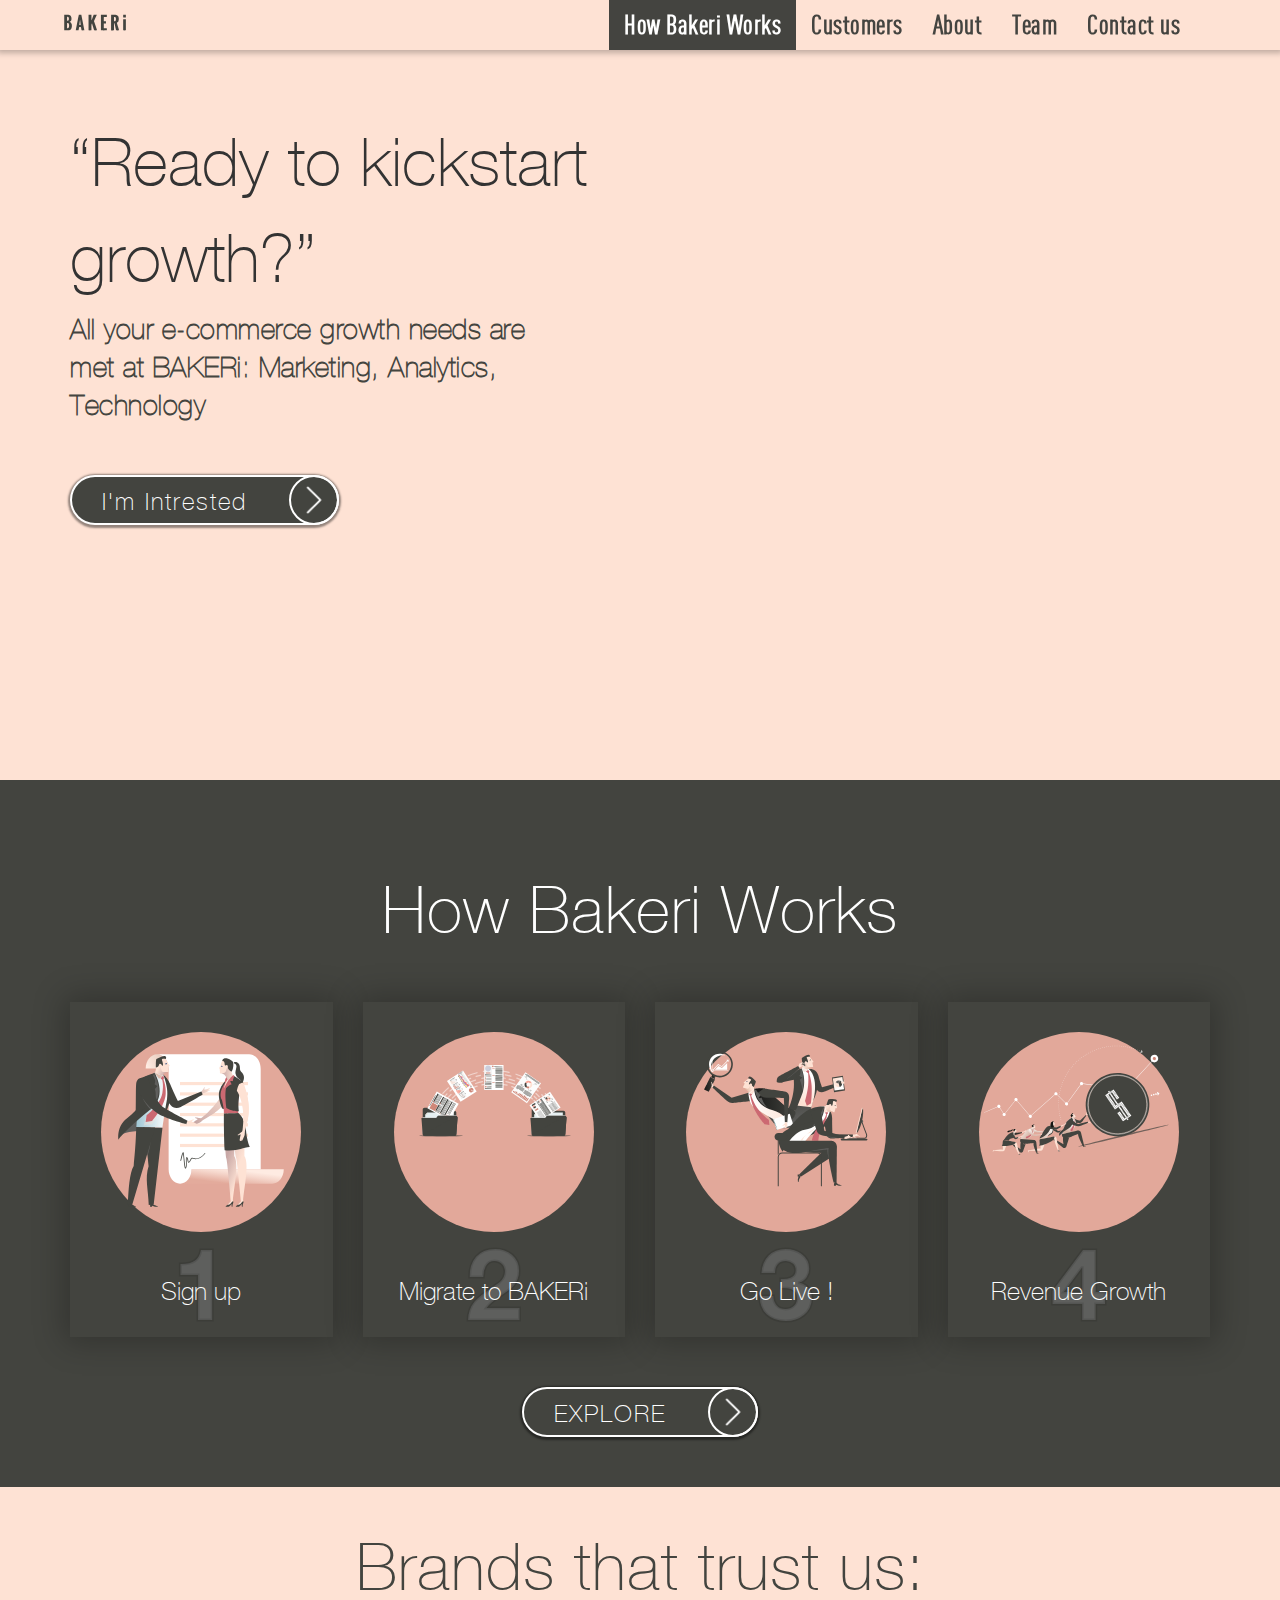
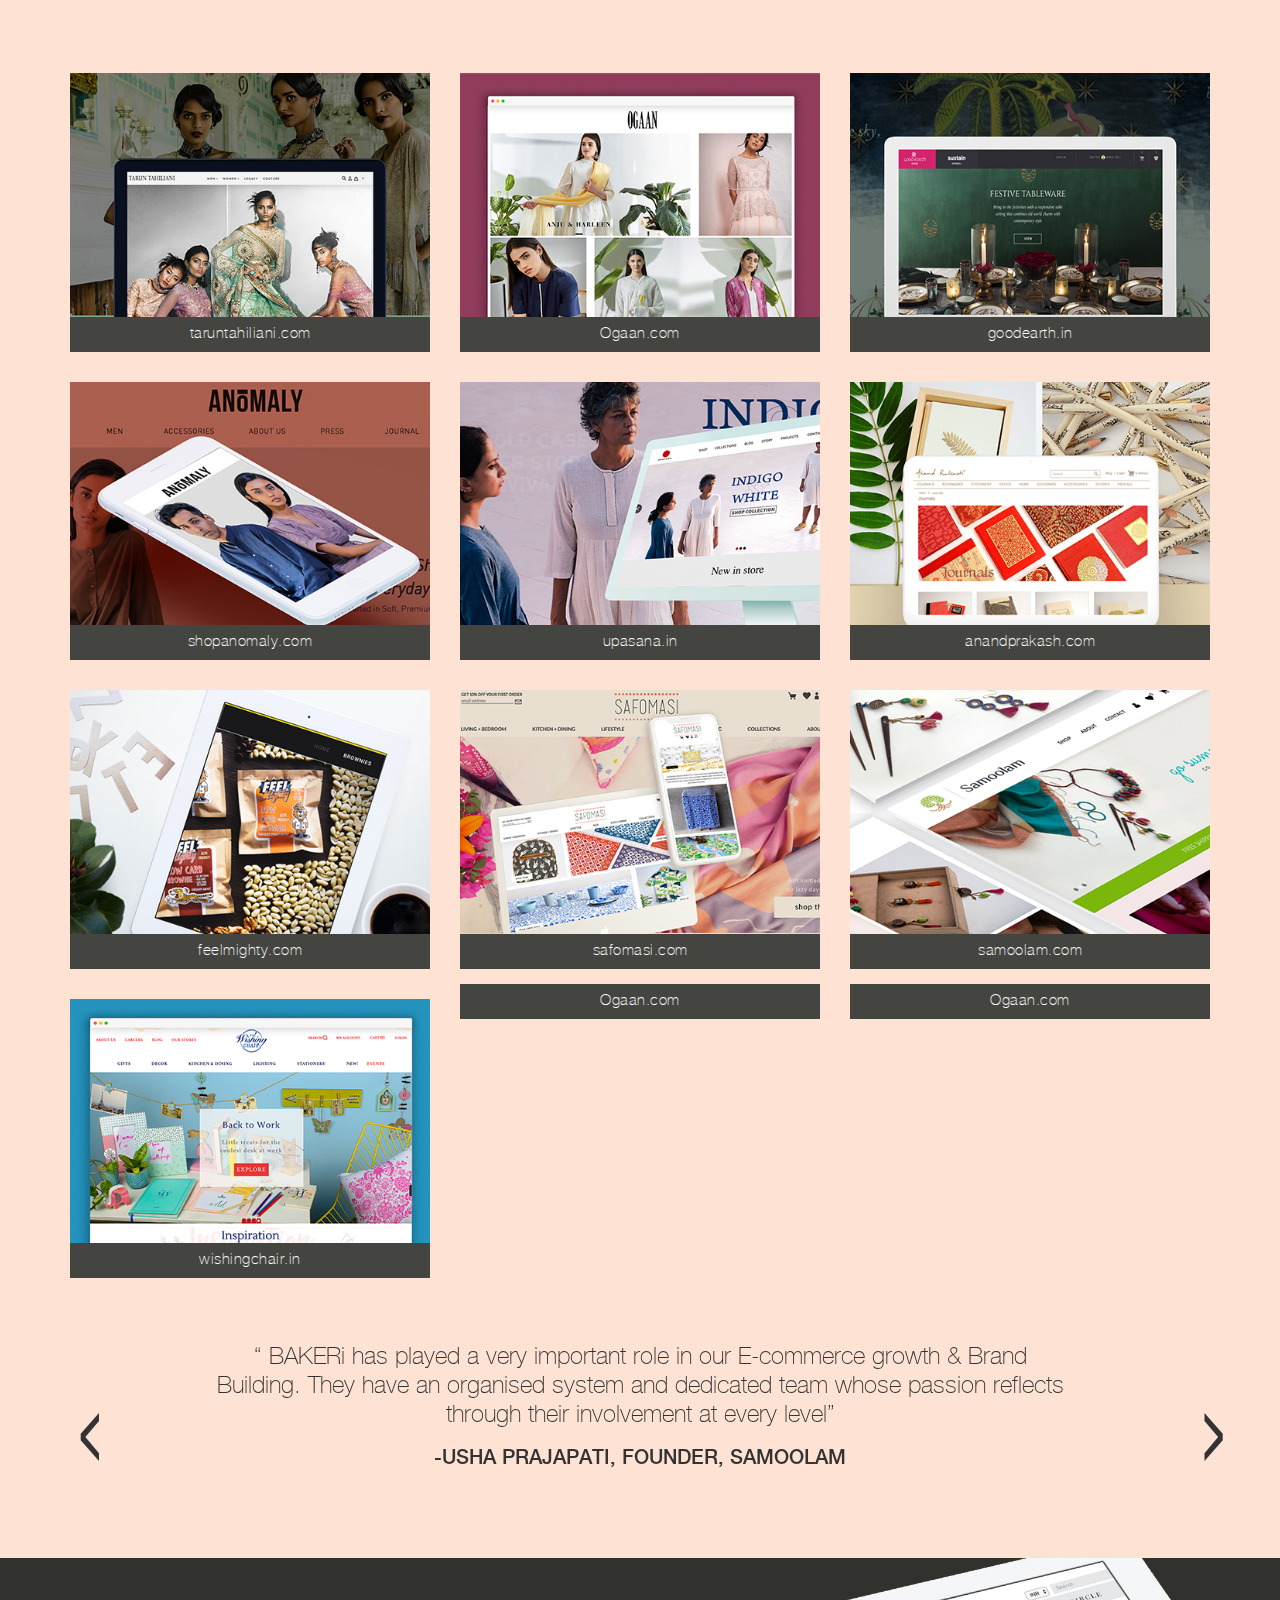
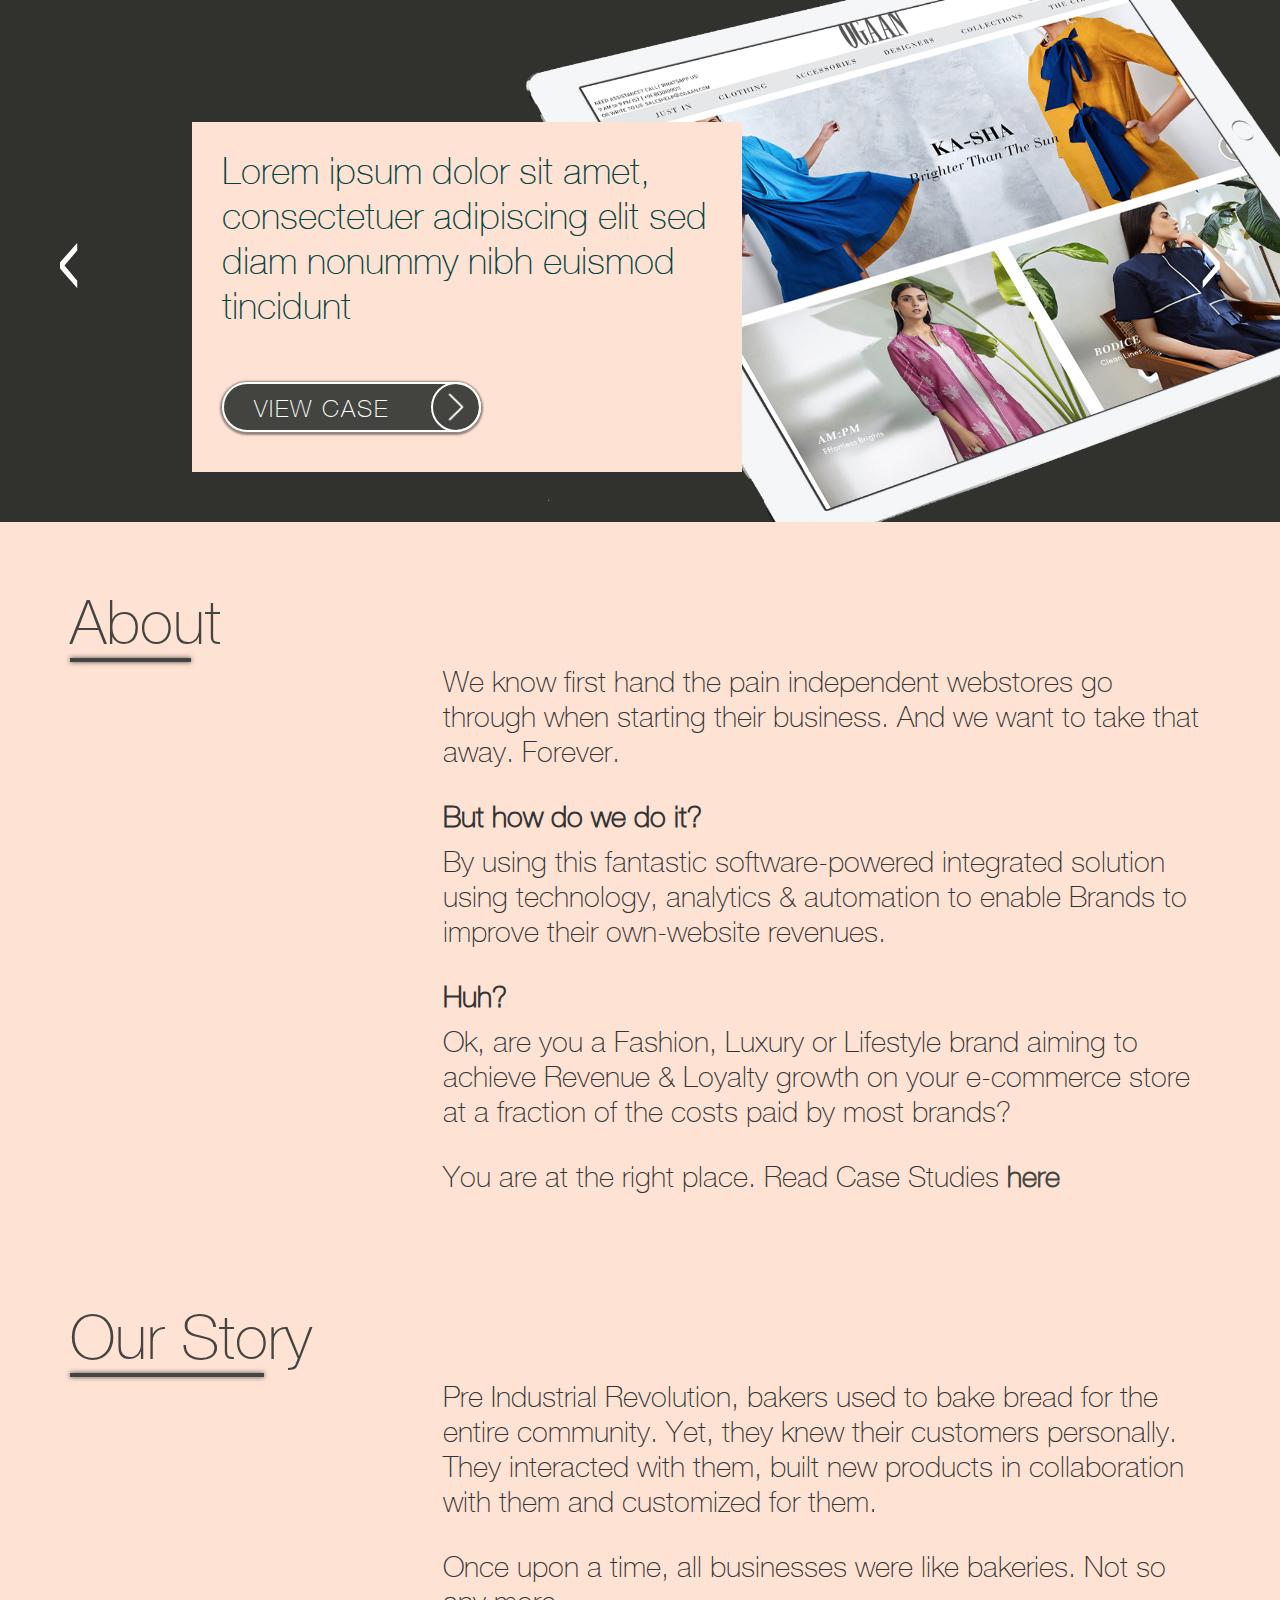
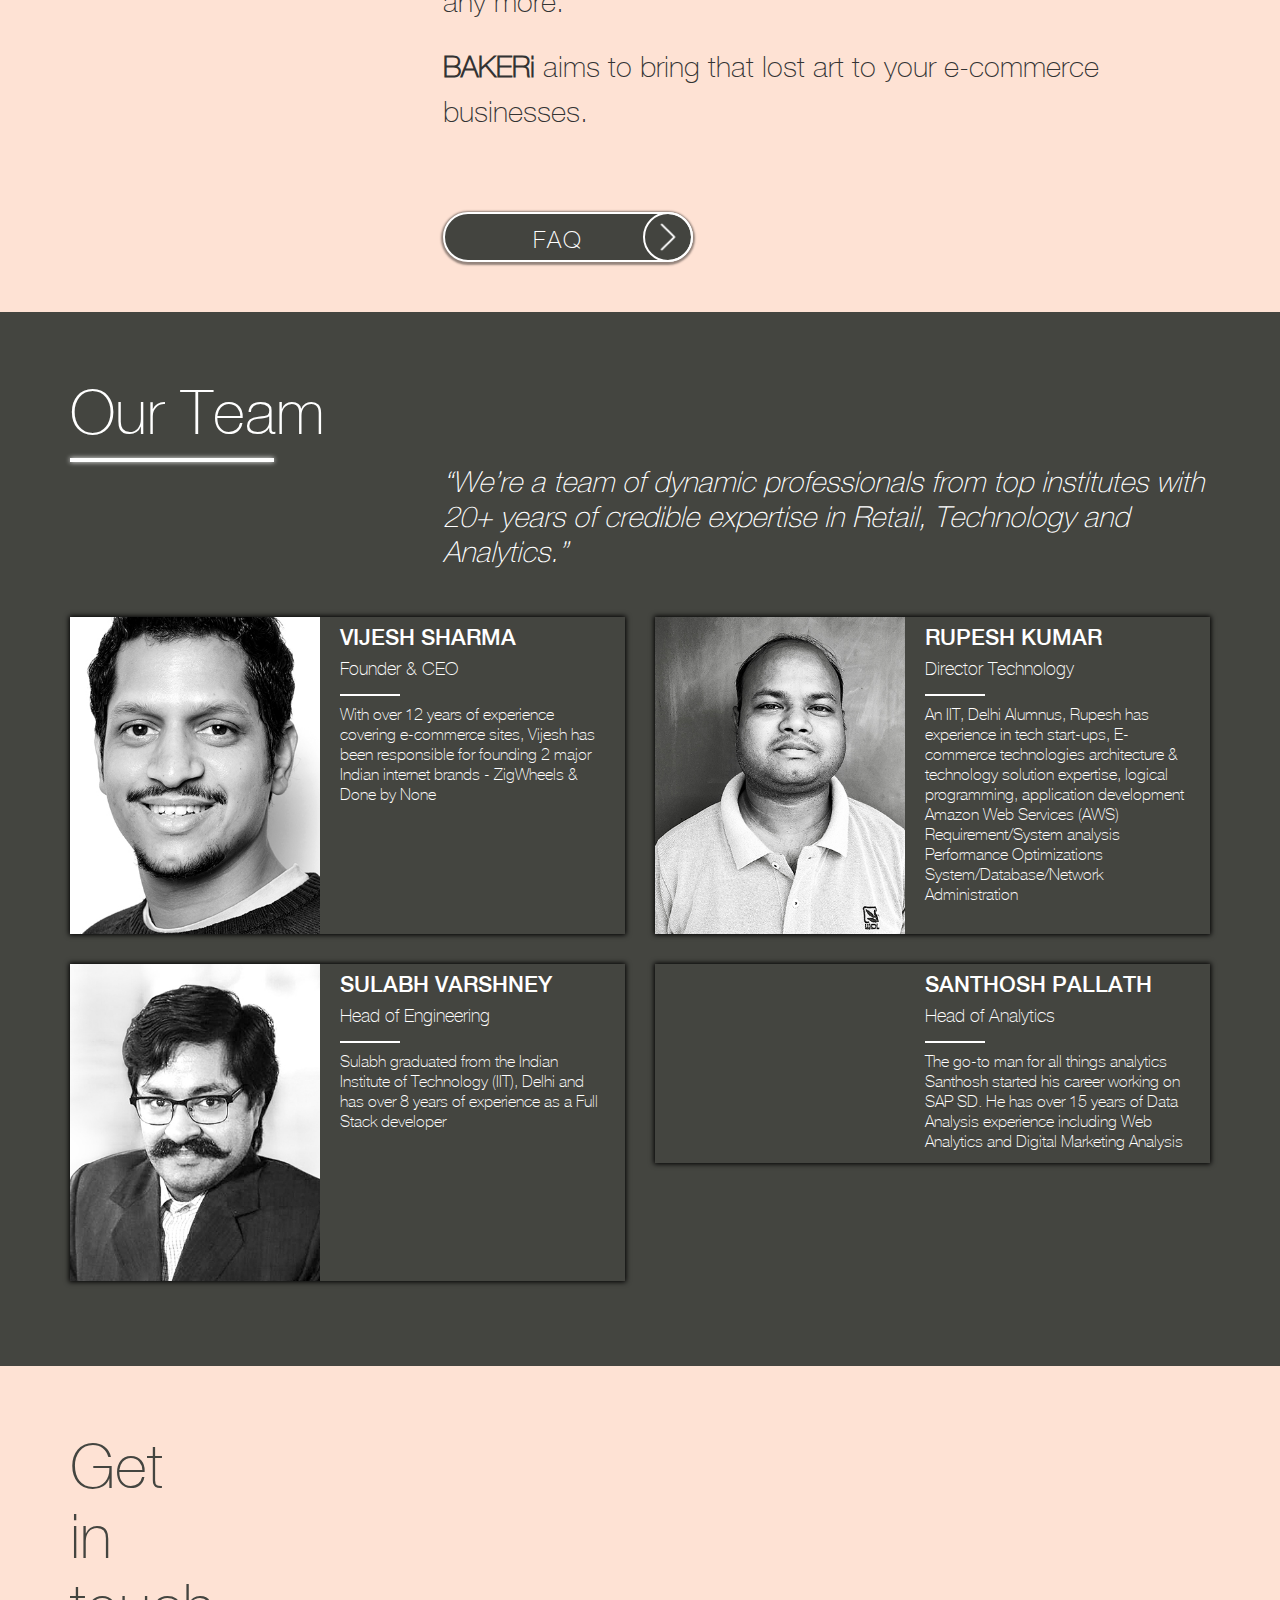
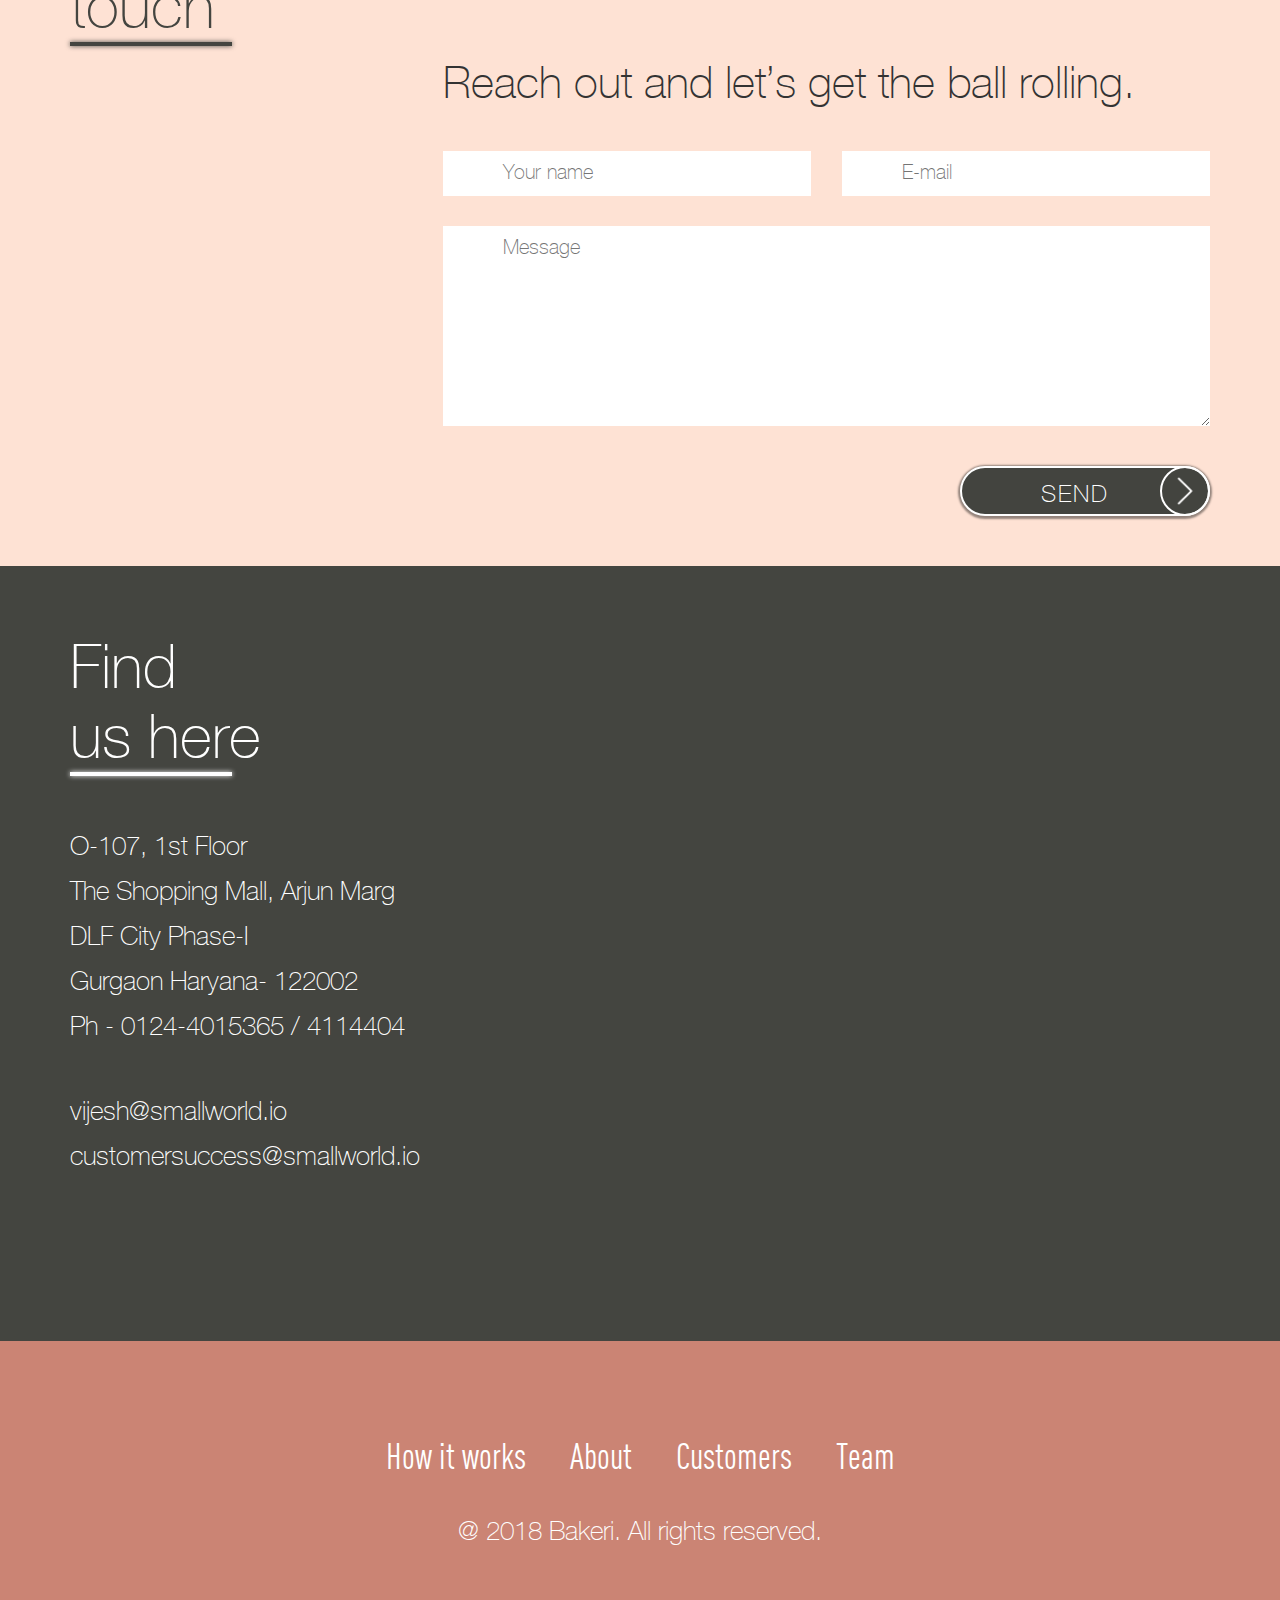
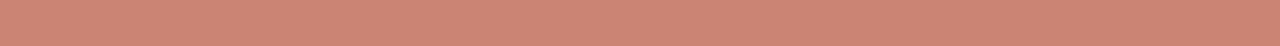
==== commit fc77fa80: "first push" ====
--- a/index.html
+++ b/index.html
@@ -21,7 +21,7 @@
                         <span class="icon-bar"></span>
                         <span class="icon-bar"></span>
                     </button>
-                    <a class="navbar-brand" href="#"><img src="images/logo.svg" alt="" class="logo_bakeri"> </a>
+                    <a class="navbar-brand" href="index_1.html"><img src="images/logo.svg" alt="" class="logo_bakeri"> </a>
                 </div>
                 <div class="collapse navbar-collapse" id="myNavbar">
                     <ul class="nav navbar-nav pull-right main_menu">
--- a/css/style.css
+++ b/css/style.css
@@ -100,7 +100,7 @@
 .bakeri_main_section
 {
 	background: #FEE2D4;
-    min-height:calc(100vh);
+    min-height:calc(100vh - 120px);
 }
 .ft_67
 {
@@ -765,6 +765,7 @@
 .bakeri_main_section #myVideo
 {
     width:100%;
+    height:calc(100vh - 75px);
 }
 
 .bakeri_main_section
@@ -792,8 +793,8 @@
 
 .faq_section .title_heading
 {
-    font-size: 67px;
-    line-height: 81px;
+    font-size: 61px;
+    line-height: 70px;
     color:#444540;
     text-align: center;
     font-weight: 600;
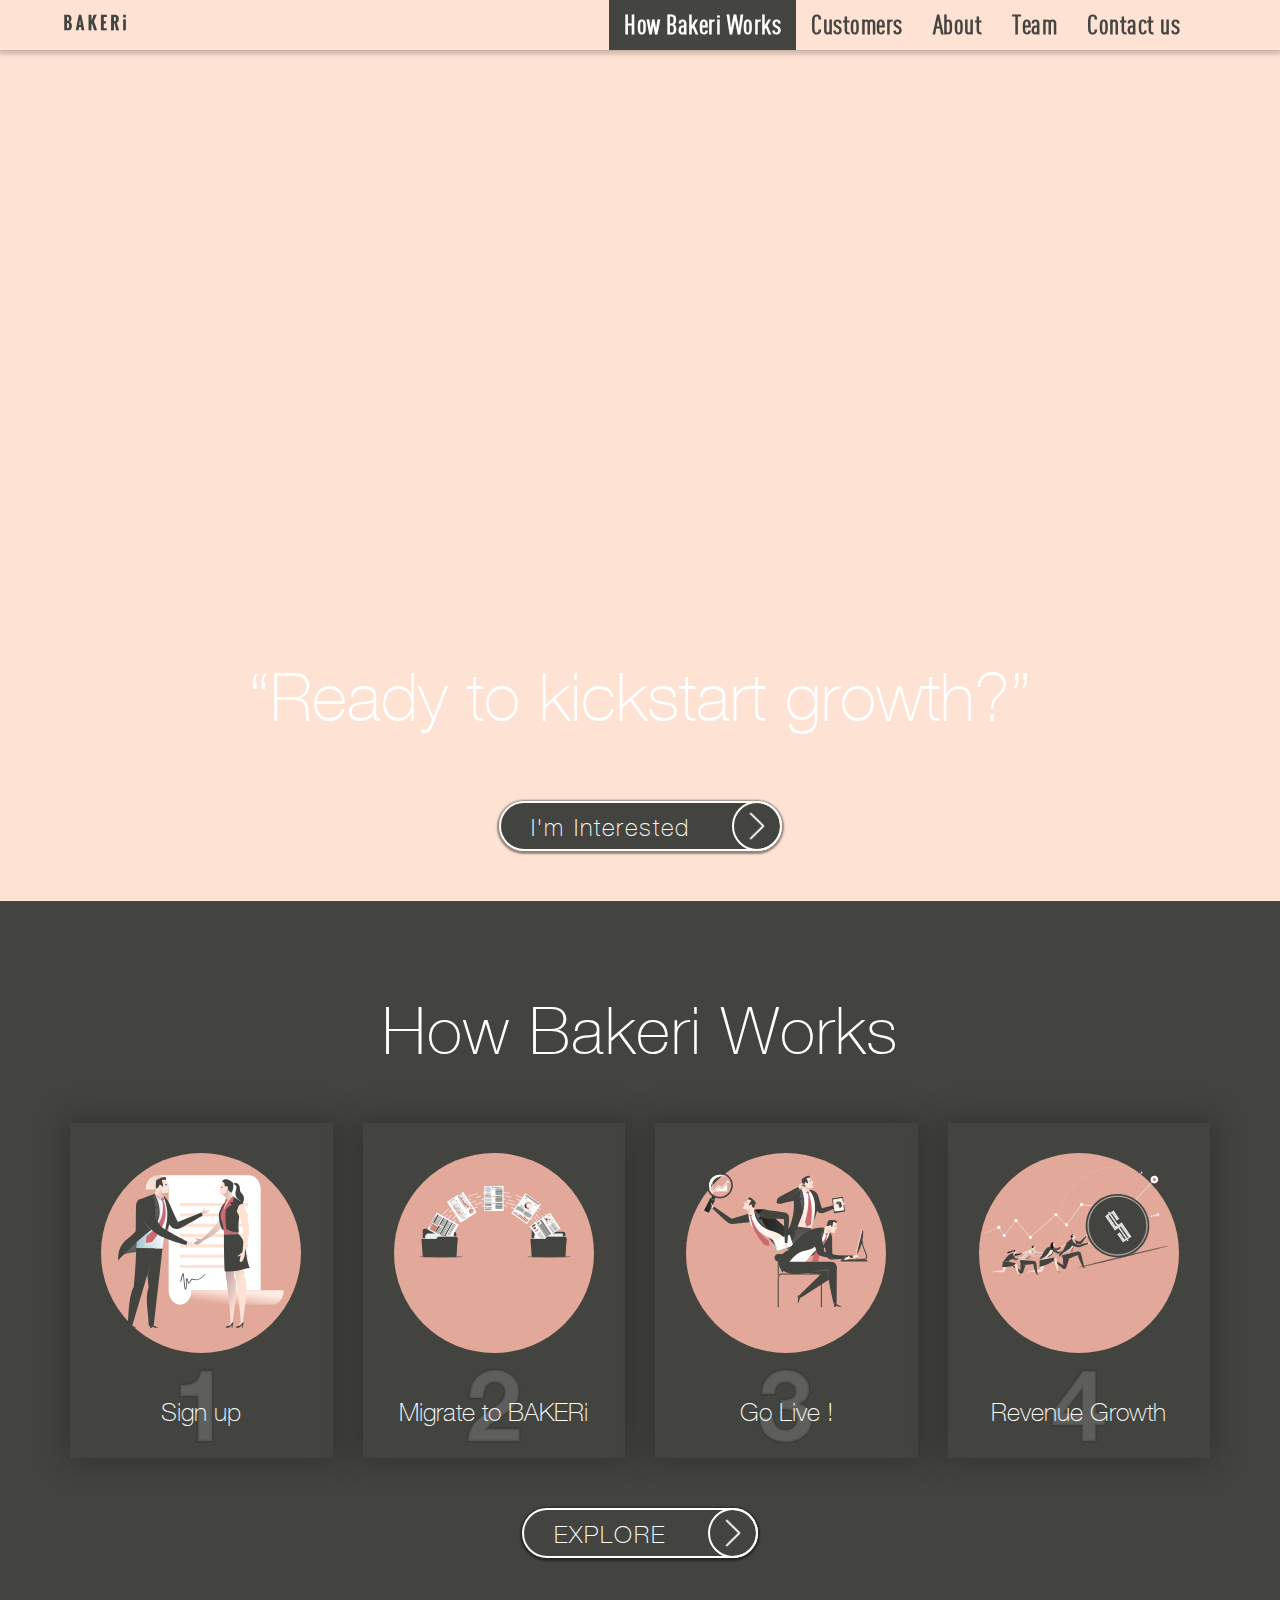
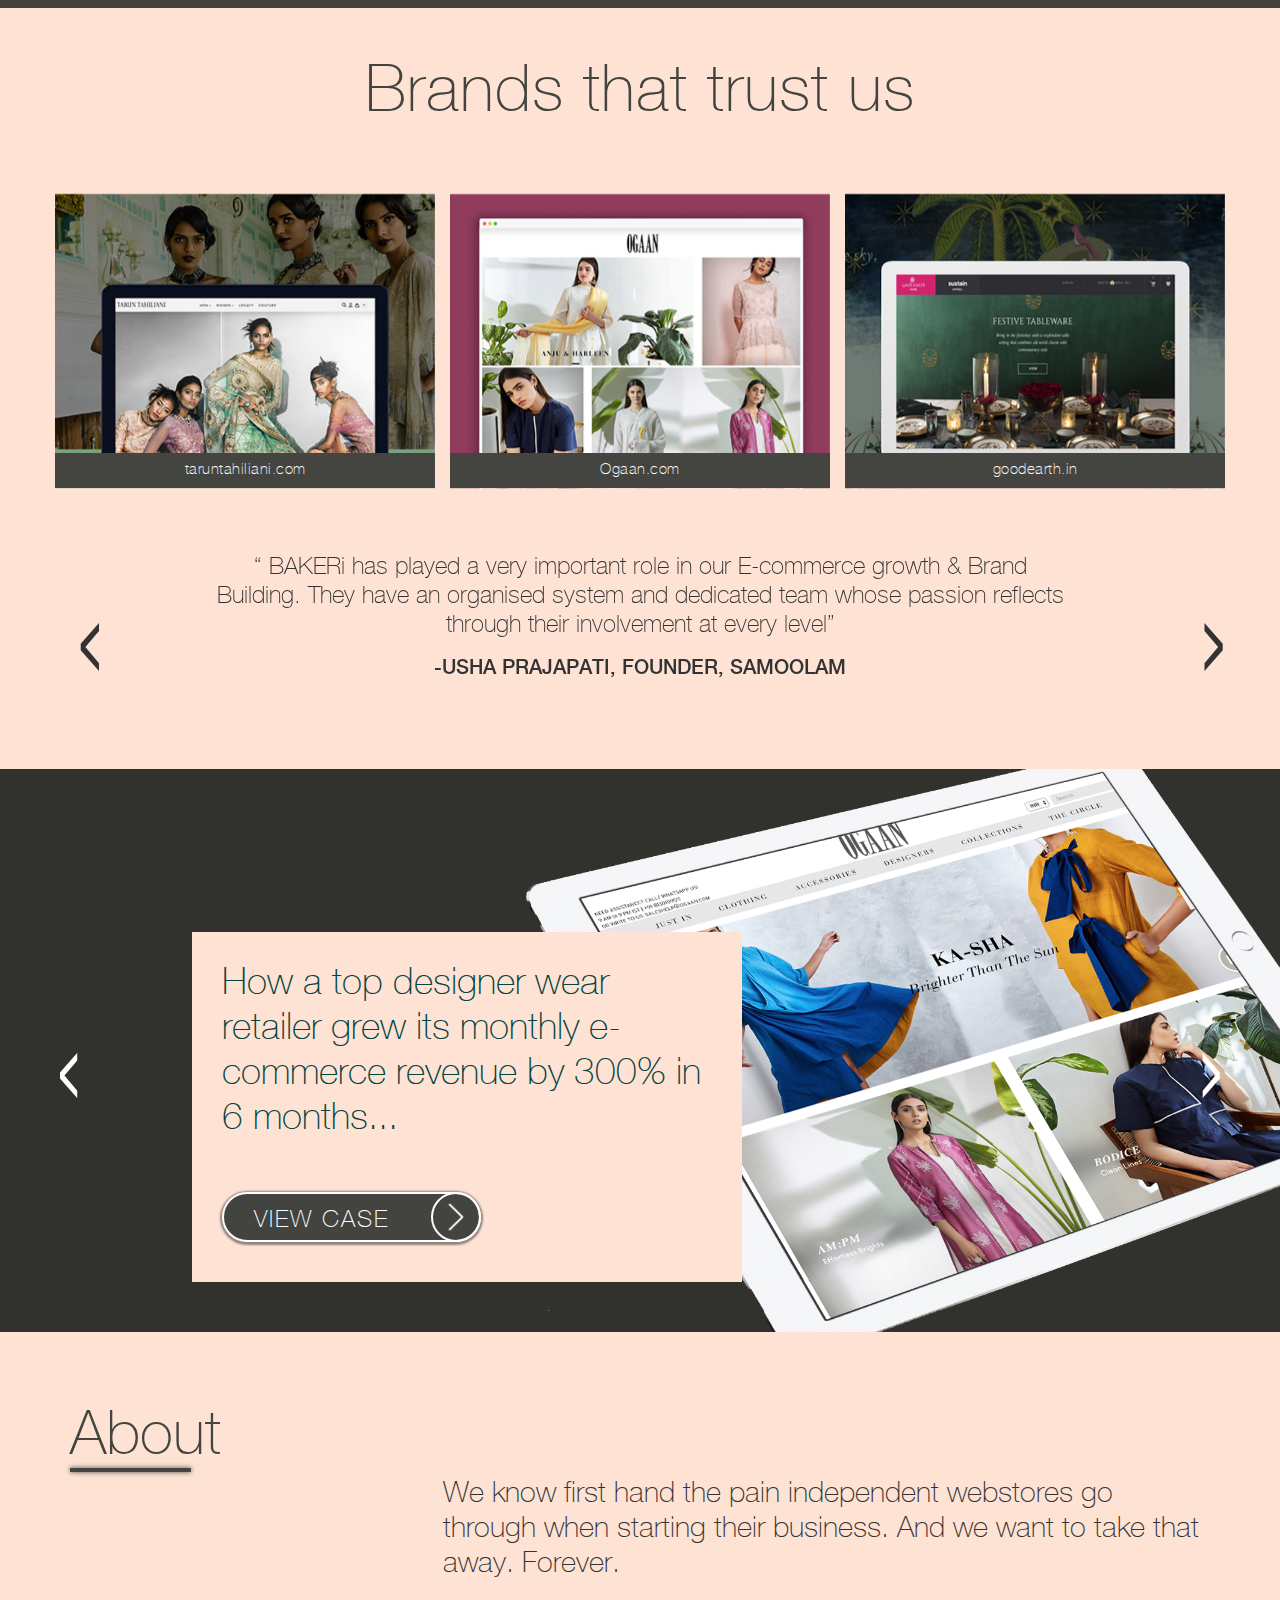
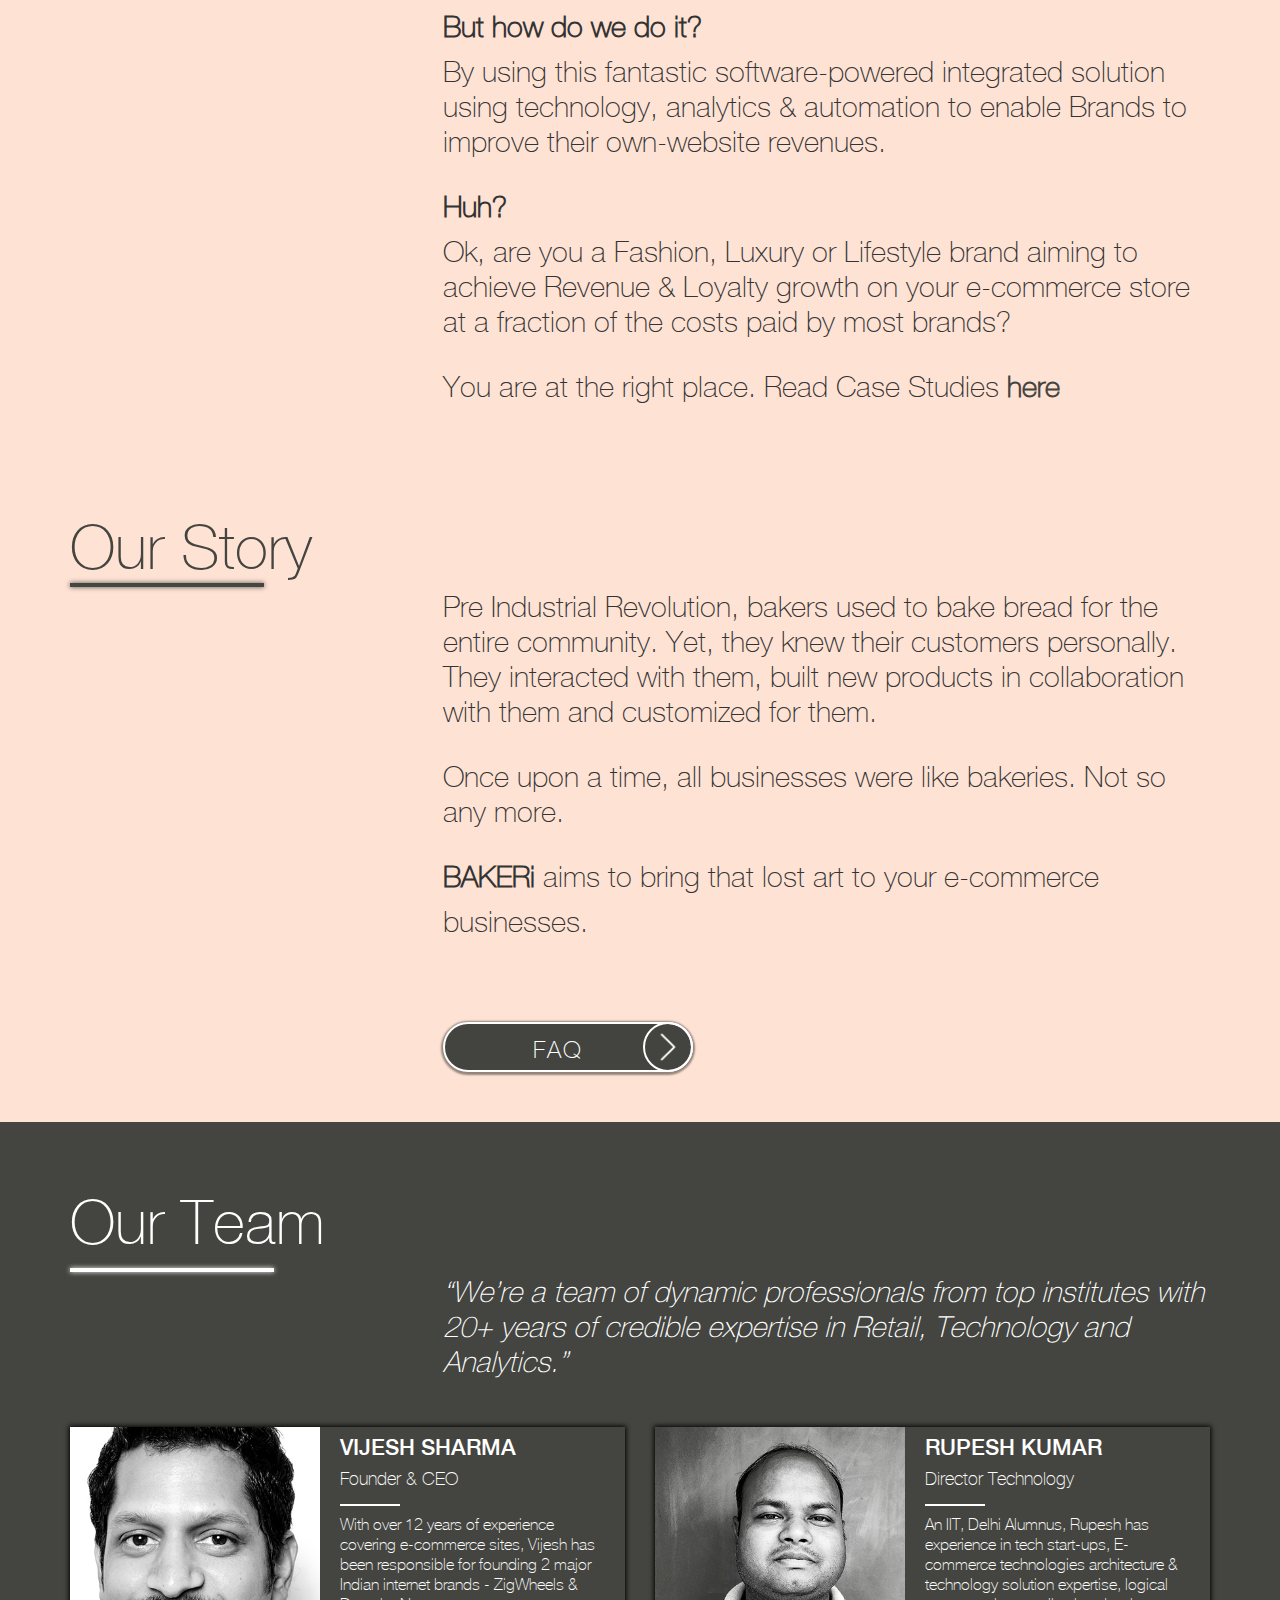
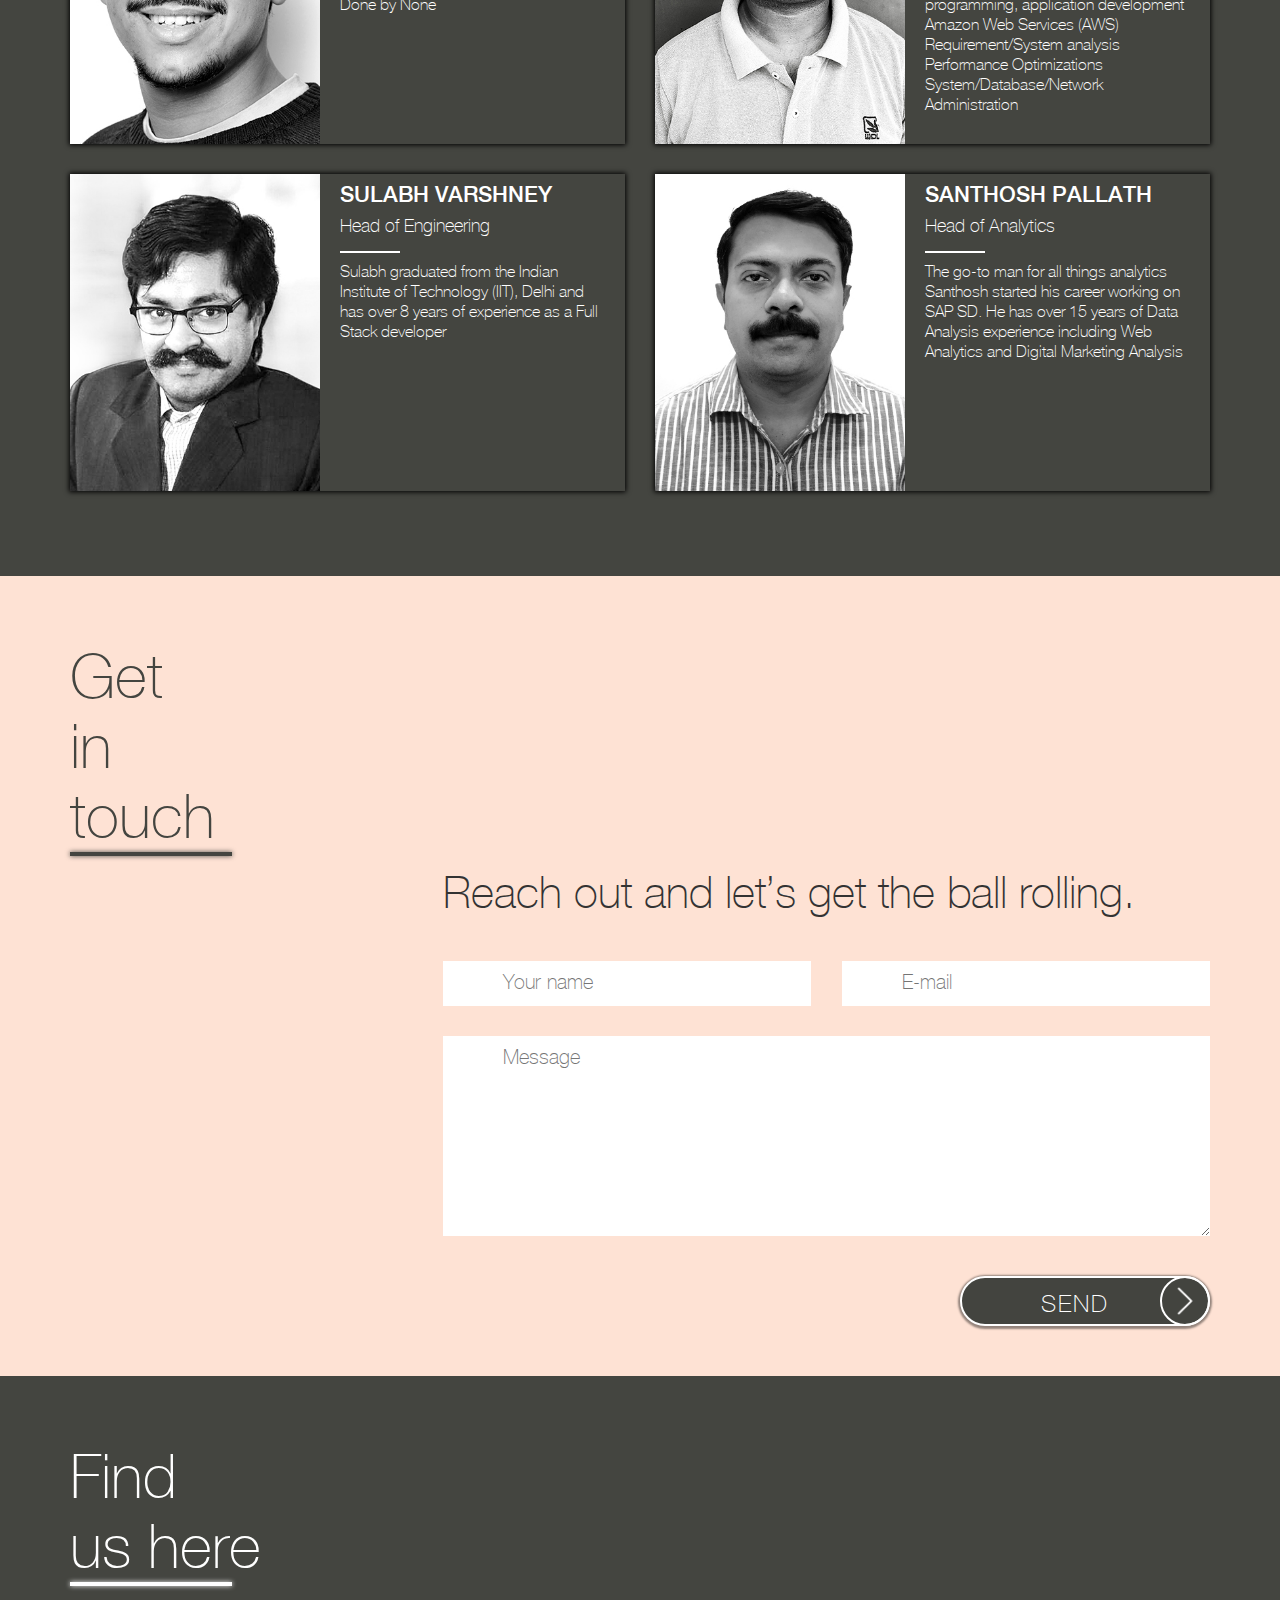
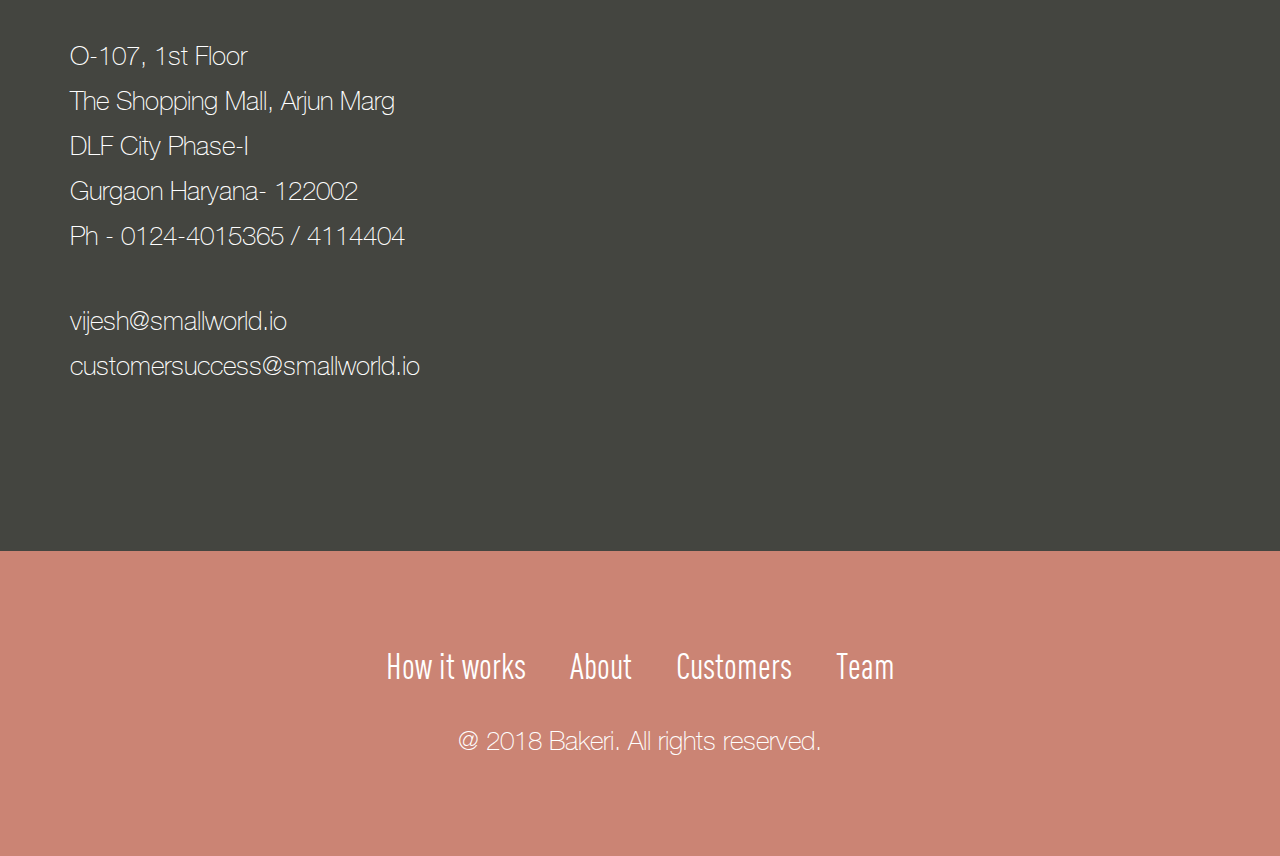
==== commit bdd552d7: "changes done for homepsage bakeri" ====
--- a/index.html
+++ b/index.html
@@ -3,7 +3,7 @@
 
 <head>
     <meta charset="UTF-8">
-    <title>Document</title>
+    <title>BAKERi | Fuelling E-Commerce Revenue, Growing Brand Loyalty</title>
     <meta name="viewport" content="width=device-width,initial-scale=1.0,maximum-scale=1.0">
     <meta name="theme-color" content="#FEE2D4">
     <link rel="stylesheet" type="text/css" href="css/bootstrap.min.css">
@@ -35,14 +35,20 @@
         </nav>
     </section>
     <section class="bakeri_main_section">
+        <video autoplay muted loop id="myVideo">
+          <source src="videos/bakeri_video.mp4" type="video/mp4">
+        </video>
         <div class="container">
-            <div class="width_520">
+            
+            <div class="width_100 center">
+                
+
                 <div class="ft_67 mt_99">
                     “Ready to kickstart growth?”
                 </div>
-                <div class="color_black helv_regular width_485">All your e-commerce growth needs are met at BAKERi: Marketing, Analytics, Technology</div>
+                
                 <div>
-                    <a href="" class="anchor_btn">I'm Intrested</a>
+                    <a href="" class="anchor_btn">I'm Interested</a>
                 </div>
             </div>
         </div>
@@ -107,9 +113,9 @@
         <div class="container">
             <div class="brand_cont">
                 <div class="brand_sec_cont row">
-                    <h2 class="bakeri_title">Brands that trust us:</h2>
-                    <div class="branch_inner_cont">
-                        <div class="col-xs-6 col-sm-6 col-md-4 col-lg-4 brand_cont_data">
+                    <h2 class="bakeri_title">Brands that trust us</h2>
+                    <div class="branch_inner_cont branch_carousel owl-carousel">
+                        <div class="brand_cont_data">
                             <div class="brand_data">
                                 <figure><img src="images/tarun-tahiliani.jpg" alt="Tarun Tahiliani"></figure>
                                 <div class="data_text">
@@ -119,116 +125,97 @@
                                 <a href="taruntahiliani.com" target="_blank">taruntahiliani.com</a>
                             </div>
                         </div>
-                        <div class="col-xs-6 col-sm-6 col-md-4 col-lg-4 brand_cont_data">
+                        <div class="brand_cont_data">
                             <div class="brand_data">
                                 <figure><img src="images/ogaan.jpg" alt=""></figure>
                                 <div class="data_text">
                                     <h2 class="heading">Ogaan</h2>
-                                    <div class="data_text_inner">One of India’s top design studios rooted in Indian aesthetic, but Western in fit & construct.</div>
+                                    <div class="data_text_inner">Retailer of premium Indian designerwear with sales across the globe</div>
                                 </div>
                                 <a href="ogaan.com" target="_blank">Ogaan.com</a>
                             </div>
                         </div>
-                        <div class="col-xs-6 col-sm-6 col-md-4 col-lg-4 brand_cont_data">
+                        <div class="brand_cont_data">
                             <div class="brand_data">
                                 <figure><img src="images/goodearth.jpg" alt=""></figure>
                                 <div class="data_text">
                                     <h2 class="heading">Goodearth</h2>
-                                    <div class="data_text_inner">One of India’s top design studios rooted in Indian aesthetic, but Western in fit & construct.</div>
+                                    <div class="data_text_inner">India’s leading design house for hand-crafted, inspired clothing, accessories & home décor.</div>
                                 </div>
                                 <a href="www.goodearth.in" target="_blank">goodearth.in</a>
                             </div>
                         </div>
-                        <div class="col-xs-6 col-sm-6 col-md-4 col-lg-4 brand_cont_data">
+                        <div class="brand_cont_data">
                             <div class="brand_data">
                                 <figure><img src="images/anomaly.jpg" alt=""></figure>
                                 <div class="data_text">
-                                    <h2 class="heading">Tarun Tahiliani</h2>
-                                    <div class="data_text_inner">One of India’s top design studios rooted in Indian aesthetic, but Western in fit & construct.</div>
+                                    <h2 class="heading">Anomay</h2>
+                                    <div class="data_text_inner">an internet first clothing brand offering men & women well-tailored, everyday clothes that are refined, elegant & versatile.</div>
                                 </div>
                                 <a href="shopanomaly.in" target="_blank">shopanomaly.com</a>
                             </div>
                         </div>
-                        <div class="col-xs-6 col-sm-6 col-md-4 col-lg-4 brand_cont_data">
+                        <div class="brand_cont_data">
                             <div class="brand_data">
                                 <figure><img src="images/upasana.jpg" alt=""></figure>
                                 <div class="data_text">
-                                    <h2 class="heading">Tarun Tahiliani</h2>
-                                    <div class="data_text_inner">One of India’s top design studios rooted in Indian aesthetic, but Western in fit & construct.</div>
+                                    <h2 class="heading">Upasana</h2>
+                                    <div class="data_text_inner">An ethical design brand from Auroville, India that aims to empower people through their textiles.</div>
                                 </div>
                                 <a href="upasana.in" target="_blank">upasana.in</a>
                             </div>
                         </div>
-                        <div class="col-xs-6 col-sm-6 col-md-4 col-lg-4 brand_cont_data">
+                        <div class="brand_cont_data">
                             <div class="brand_data">
                                 <figure><img src="images/anand-prakash.jpg" alt=""></figure>
                                 <div class="data_text">
-                                    <h2 class="heading">Tarun Tahiliani</h2>
-                                    <div class="data_text_inner">One of India’s top design studios rooted in Indian aesthetic, but Western in fit & construct.</div>
+                                    <h2 class="heading">Anand Prakash</h2>
+                                    <div class="data_text_inner">A premium lifestyle brand premium brand committed to creating artistic and exquisite pieces of art to collect and gift.</div>
                                 </div>
                                 <a href="anandprakash.com" target="_blank">anandprakash.com</a>
                             </div>
                         </div>
-                        <div class="col-xs-6 col-sm-6 col-md-4 col-lg-4 brand_cont_data">
+                        <div class="brand_cont_data">
                             <div class="brand_data">
                                 <figure><img src="images/feel-mighty.jpg" alt=""></figure>
                                 <div class="data_text">
                                     <h2 class="heading">Feel Mighty</h2>
-                                    <div class="data_text_inner">One of India’s top design studios rooted in Indian aesthetic, but Western in fit & construct.</div>
+                                    <div class="data_text_inner">A health food company focussed on high protein, low carb options for the fitness minded</div>
                                 </div>
                                 <a href="feelmighty.com" target="_blank">feelmighty.com</a>
                             </div>
                         </div>
-                        <div class="col-xs-6 col-sm-6 col-md-4 col-lg-4 brand_cont_data">
+                        <div class="brand_cont_data">
                             <div class="brand_data">
                                 <figure><img src="images/safomasi.jpg" alt=""></figure>
                                 <div class="data_text">
                                     <h2 class="heading">Safomasi</h2>
-                                    <div class="data_text_inner">One of India’s top design studios rooted in Indian aesthetic, but Western in fit & construct.</div>
+                                    <div class="data_text_inner">Award-winning lifestyle brand creating beautiful hand crafted homewares and accessories inspired by the founders travels all over the world.</div>
                                 </div>
                                 <a href="www.safomasi.com" target="_blank">safomasi.com</a>
                             </div>
                         </div>
-                        <div class="col-xs-6 col-sm-6 col-md-4 col-lg-4 brand_cont_data">
+                        <div class="brand_cont_data">
                             <div class="brand_data">
                                 <figure><img src="images/samoolam.jpg" alt=""></figure>
                                 <div class="data_text">
                                     <h2 class="heading">Samoolam</h2>
-                                    <div class="data_text_inner">One of India’s top design studios rooted in Indian aesthetic, but Western in fit & construct.</div>
+                                    <div class="data_text_inner">A “Giving Back to Roots” initiative retailing handmade crochet jewellery & accessories</div>
                                 </div>
                                 <a href="www.samoolam.com" target="_blank">samoolam.com</a>
                             </div>
                         </div>
-                        <div class="col-xs-6 col-sm-6 col-md-4 col-lg-4 brand_cont_data">
+                        <div class="brand_cont_data">
                             <div class="brand_data">
                                 <figure><img src="images/wishing-chair.jpg" alt=""></figure>
                                 <div class="data_text">
                                     <h2 class="heading">Wishingchair</h2>
-                                    <div class="data_text_inner">One of India’s top design studios rooted in Indian aesthetic, but Western in fit & construct.</div>
+                                    <div class="data_text_inner">Retailer of quirky & curious home décor products</div>
                                 </div>
                                 <a href="www.wishingchair.in" target="_blank">wishingchair.in</a>
                             </div>
                         </div>
-                        <div class="col-xs-6 col-sm-6 col-md-4 col-lg-4 brand_cont_data">
-                            <div class="brand_data">
-                                <figure><img src="images/" alt=""></figure>
-                                <div class="data_text">
-                                    <h2 class="heading">Tarun Tahiliani</h2>
-                                    <div class="data_text_inner">One of India’s top design studios rooted in Indian aesthetic, but Western in fit & construct.</div>
-                                </div>
-                                <a href="" target="_blank">Ogaan.com</a>
-                            </div>
-                        </div>
-                        <div class="col-xs-6 col-sm-6 col-md-4 col-lg-4 brand_cont_data">
-                            <div class="brand_data">
-                                <figure><img src="images/" alt=""></figure>
-                                <div class="data_text">
-                                    <h2 class="heading">Tarun Tahiliani</h2>
-                                    <div class="data_text_inner">One of India’s top design studios rooted in Indian aesthetic, but Western in fit & construct.</div>
-                                </div>
-                                <a href="" target="_blank">Ogaan.com</a>
-                            </div>
-                        </div>
+                        
                     </div>
                 </div>
             </div>
@@ -245,8 +232,8 @@
                         </div>
                         <div class="item">
                             <div class="testimonial_item">
-                                <div class="testimonial_data">“ BAKERi has played a very important role in our E-commerce growth & Brand Building. They have an organised system and dedicated team whose passion reflects through their involvement at every level”</div>
-                                <div class="writer_name">-USHA PRAJAPATI, FOUNDER, SAMOOLAM</div>
+                                <div class="testimonial_data">“..consistently provided us expert digital insights which have led to the development of effective strategies and campaigns, tailored to our business needs.”</div>
+                                <div class="writer_name">-AVNEET MANN, FOUNDER,  THE WISHING CHAIR</div>
                             </div>
                         </div>
                         <div class="item">
@@ -270,7 +257,7 @@
                                 <img src="images/bakeri-ogaan.png" alt="" style="width:60%;float:right" />
                             </figure>
                             <div class="case_data">
-                                <div class="case_data_value">Lorem ipsum dolor sit amet, consectetuer adipiscing elit sed diam nonummy nibh euismod tincidunt</div>
+                                <div class="case_data_value">How a top designer wear retailer grew its monthly e-commerce revenue by 300% in 6 months...</div>
                                 <a href="" class="anchor_btn">VIEW CASE</a>
                             </div>
                         </div>
@@ -281,7 +268,7 @@
                                 <img src="images/wishing-chair_case.png" alt="" style="width:73%;float:right" />
                             </figure>
                             <div class="case_data">
-                                <div class="case_data_value">Lorem ipsum dolor sit amet, consectetuer adipiscing elit sed diam nonummy nibh euismod tincidunt</div>
+                                <div class="case_data_value">This fun lifestyle brand reduced its Add To Cart cost by half. Find out how...</div>
                                 <a href="" class="anchor_btn">VIEW CASE</a>
                             </div>
                         </div>
@@ -292,7 +279,7 @@
                                 <img src="images/good-earth_case.jpg" alt="" style="width:50%;float:right" />
                             </figure>
                             <div class="case_data">
-                                <div class="case_data_value">Lorem ipsum dolor sit amet, consectetuer adipiscing elit sed diam nonummy nibh euismod tincidunt</div>
+                                <div class="case_data_value">A sustainable, luxury design house experienced a successful 5 day sale grossing over GBP 200K+...</div>
                                 <a href="" class="anchor_btn">VIEW CASE</a>
                             </div>
                         </div>
@@ -329,7 +316,7 @@
                         <p>Pre Industrial Revolution, bakers used to bake bread for the entire community. Yet, they knew their customers personally. They interacted with them, built new products in collaboration with them and customized for them.</p>
                         <p>Once upon a time, all businesses were like bakeries. Not so any more.</p>
                         <p><strong>BAKERi </strong> aims to bring that lost art to your e-commerce businesses.</p>
-                        <a href="" class="anchor_btn faq_width">FAQ</a>
+                        <a href="faq.html" class="anchor_btn faq_width">FAQ</a>
                     </div>
                 </div>
             </div>
@@ -385,7 +372,7 @@
                     <div class="item col-xs-12 col-md-6 col-lg-6">
                         <div class="team_item clearfix">
                             <figure class="pull-left image_item">
-                                <img src="images/Santhosh.jpg" alt="" />
+                                <img src="images/santhosh.jpg" alt="" />
                             </figure>
                             <div class="pull-right item_data">
                                 <h3 class="name">SANTHOSH PALLATH </h3>
@@ -460,4 +447,4 @@
 </body>
 
 
-</html>+</html>
--- a/css/style.css
+++ b/css/style.css
@@ -893,4 +893,18 @@
     display: inline-block;
     padding: 20px 30px;
 }
-/*Case study page ends here*/+
+
+.faq_answer a
+{
+    color: #444440;
+    text-decoration: underline;
+
+}
+.faq_answer a:hover
+{
+    color: #444440;
+    text-decoration: underline;
+
+}
+/*Case study page ends here*/
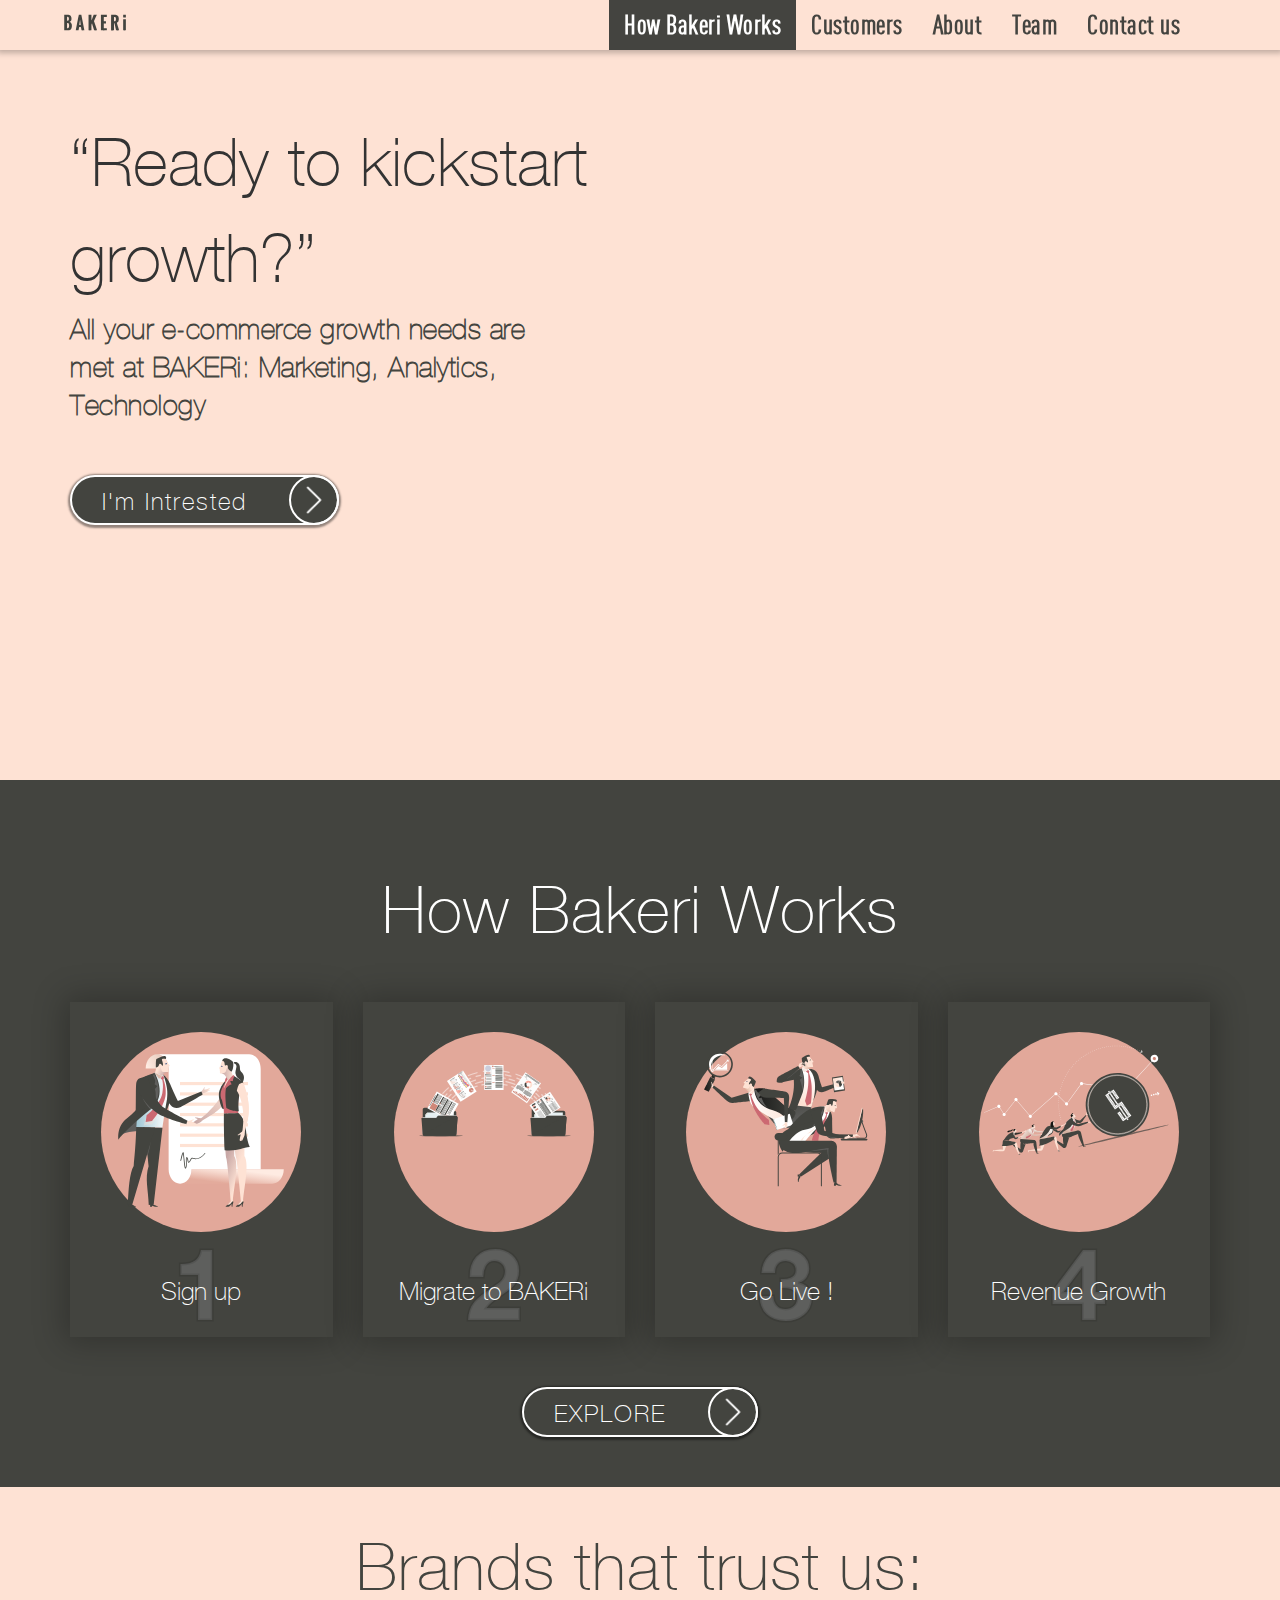
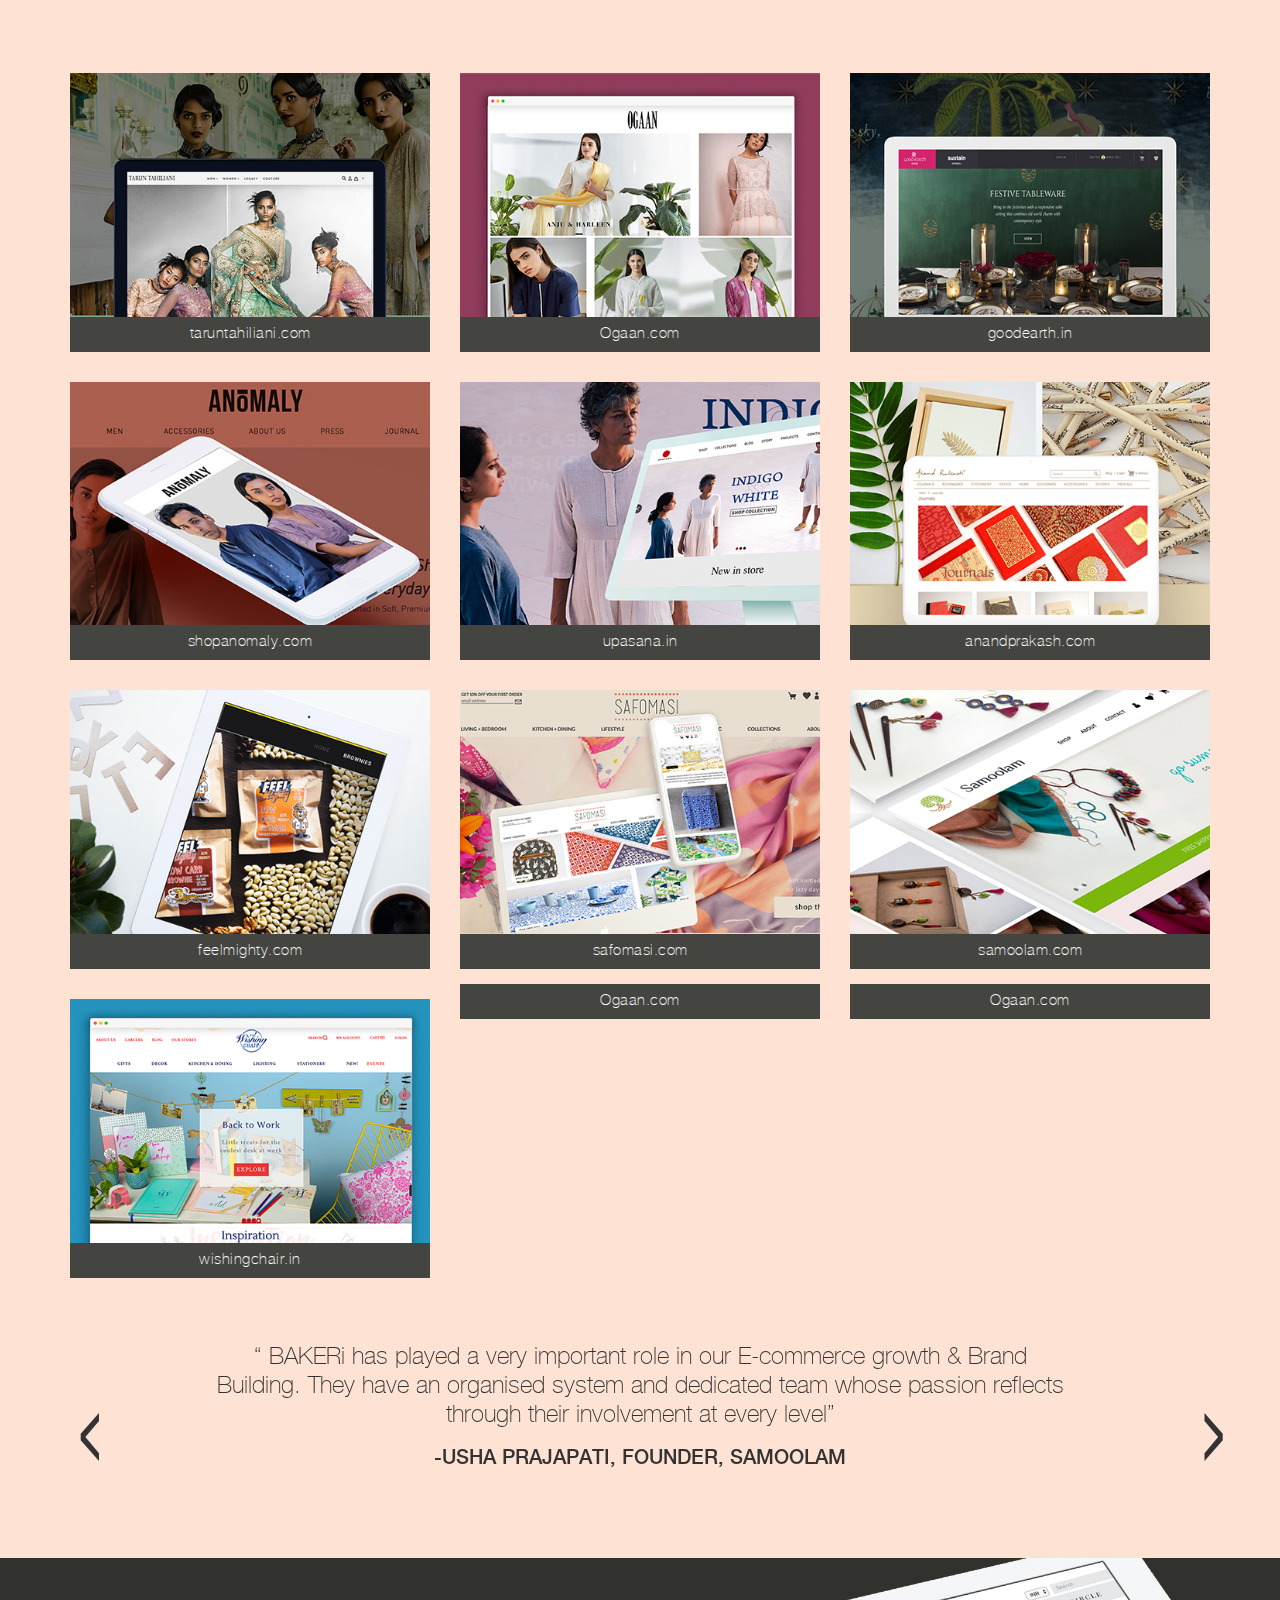
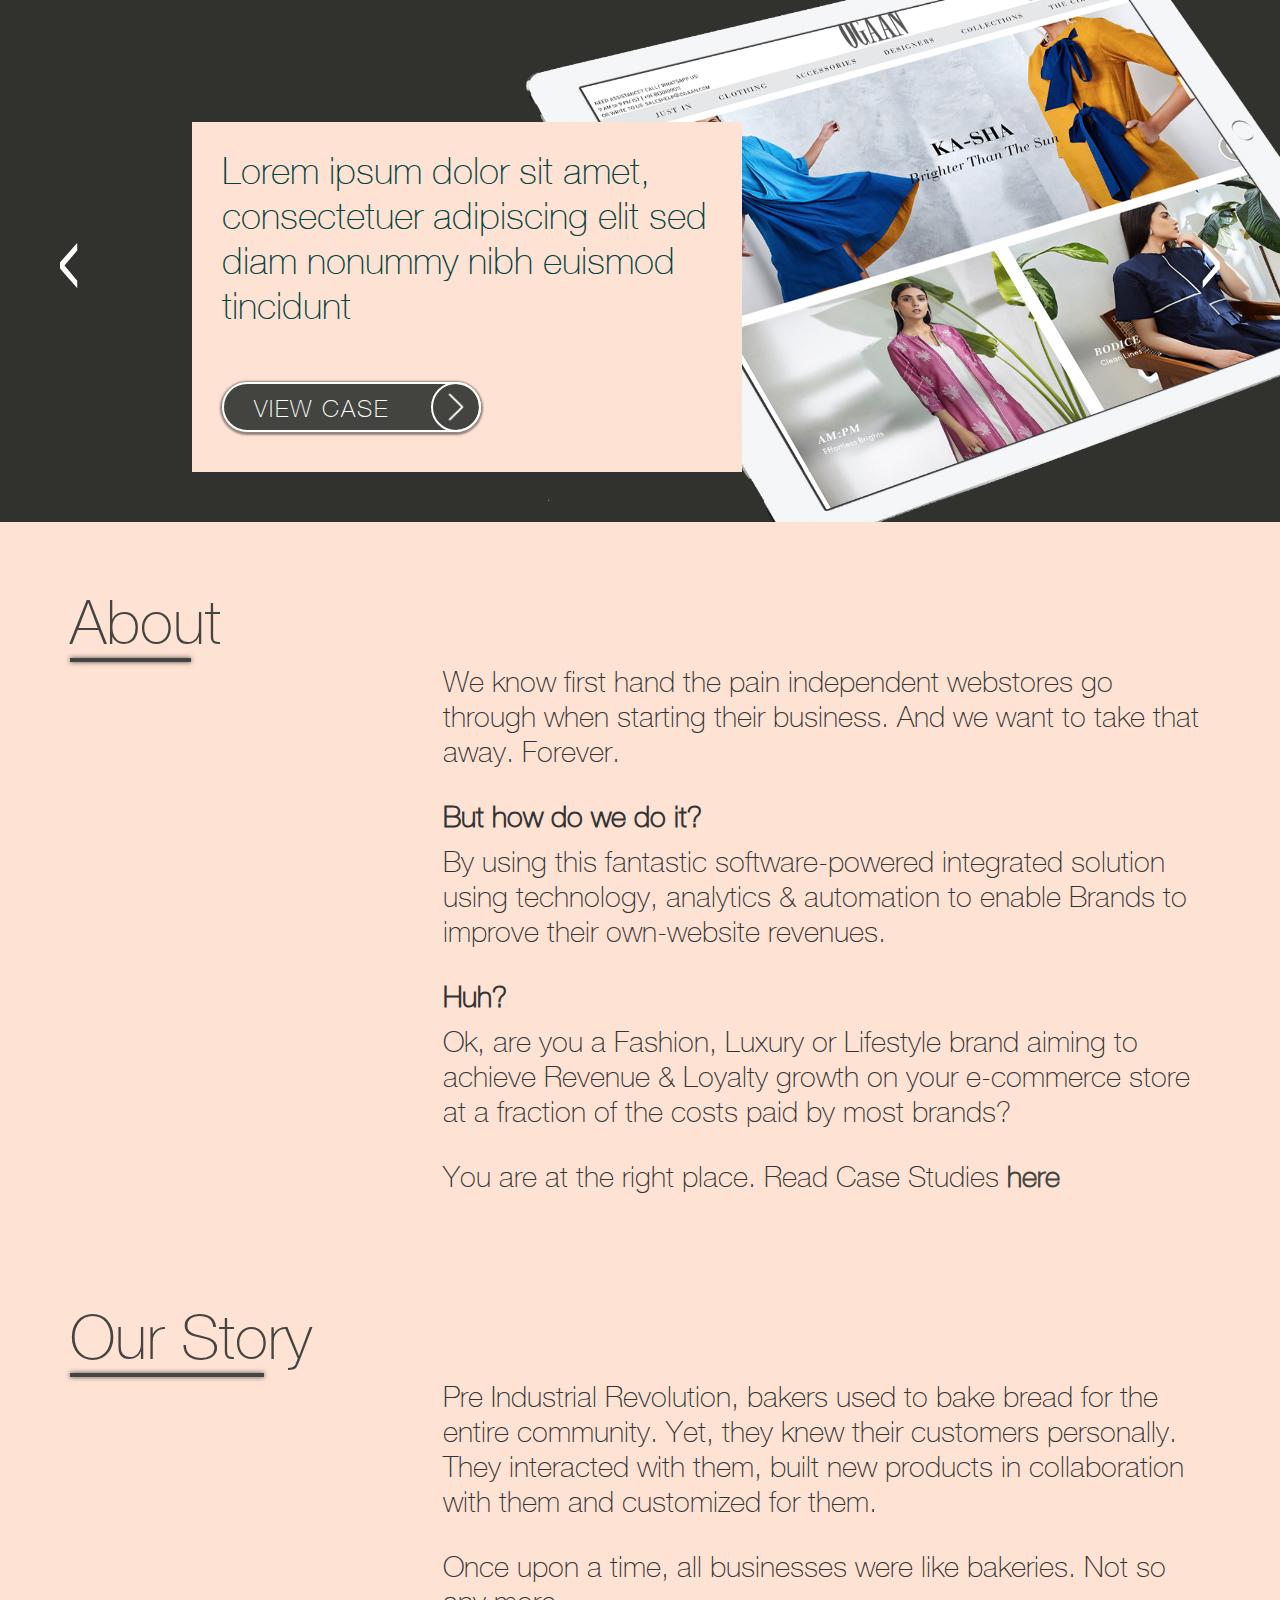
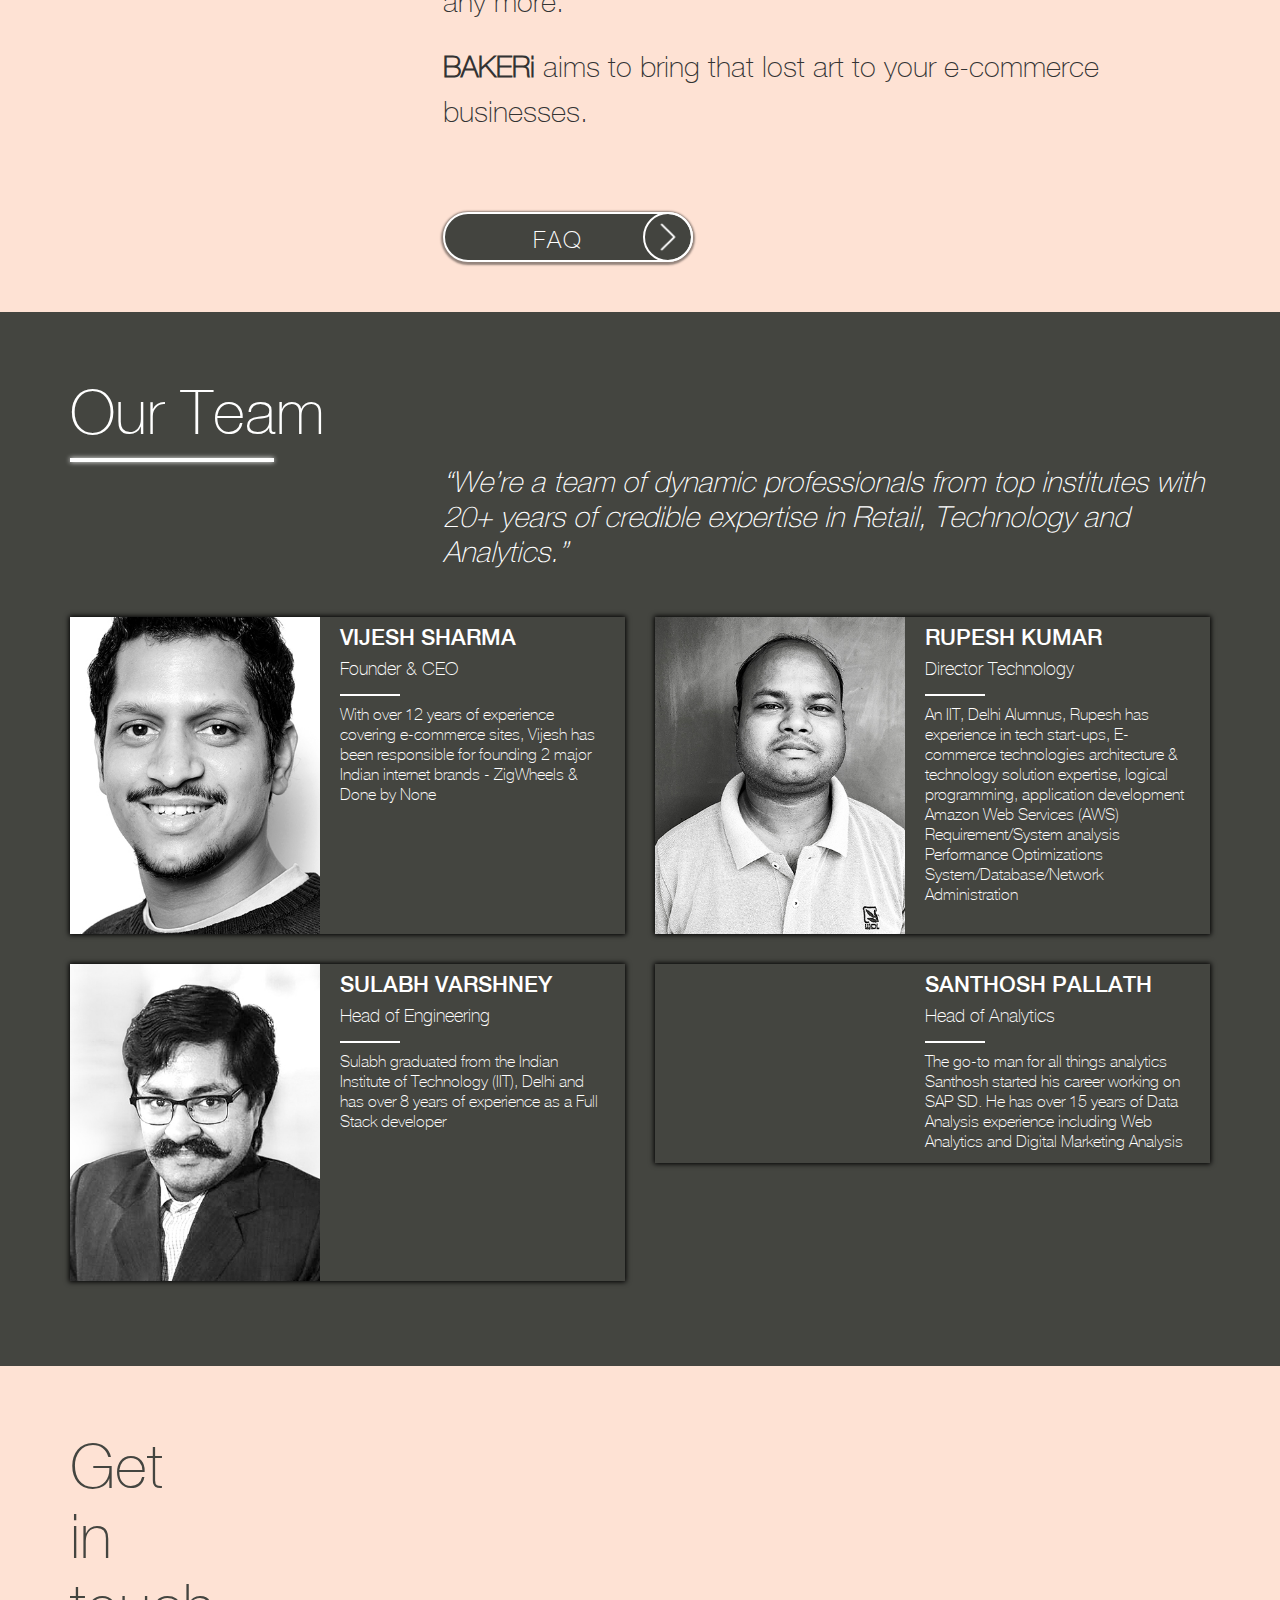
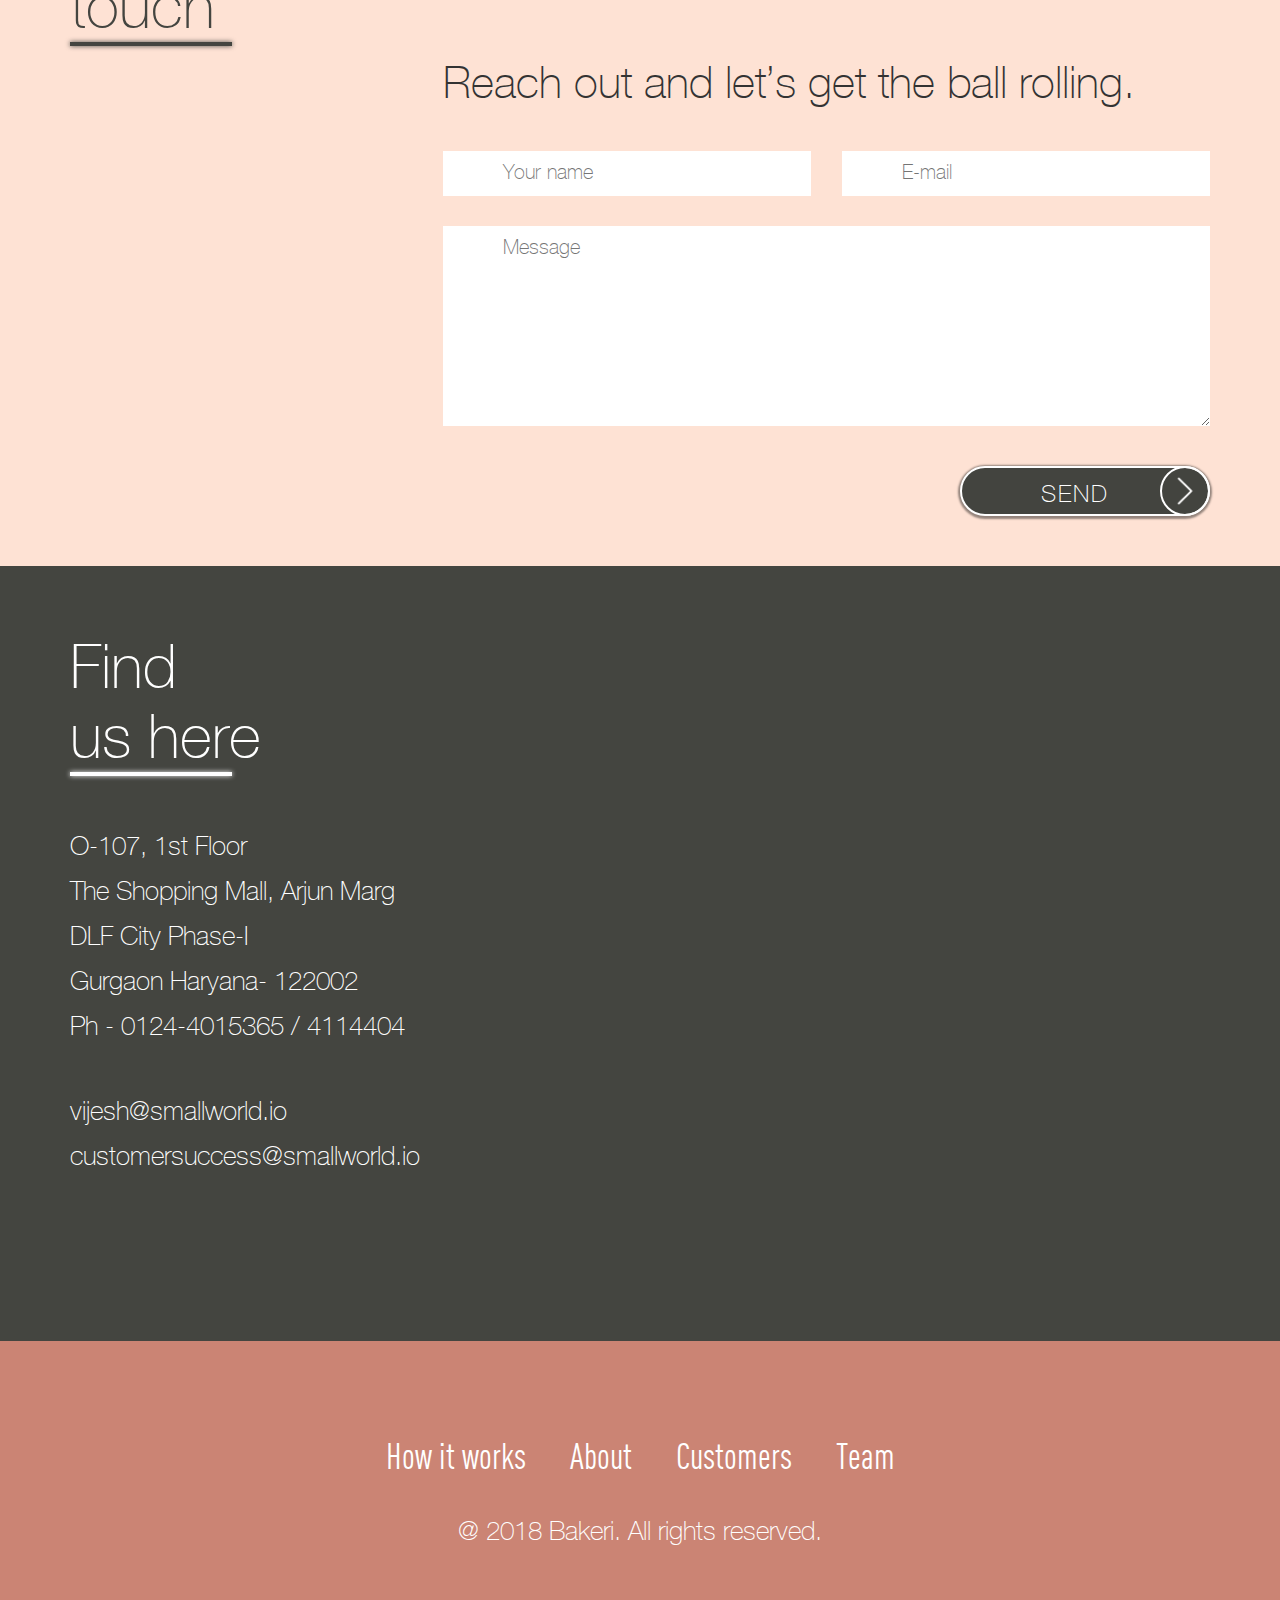
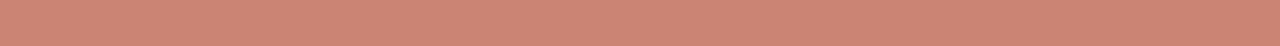
==== commit 3f1d999d: "changes done for homepsage bakeri" ====
--- a/index.html
+++ b/index.html
@@ -35,20 +35,14 @@
         </nav>
     </section>
     <section class="bakeri_main_section">
-        <video autoplay muted loop id="myVideo">
-          <source src="videos/bakeri_video.mp4" type="video/mp4">
-        </video>
         <div class="container">
-            
-            <div class="width_100 center">
-                
-
+            <div class="width_520">
                 <div class="ft_67 mt_99">
                     “Ready to kickstart growth?”
                 </div>
-                
+                <div class="color_black helv_regular width_485">All your e-commerce growth needs are met at BAKERi: Marketing, Analytics, Technology</div>
                 <div>
-                    <a href="" class="anchor_btn">I'm Interested</a>
+                    <a href="" class="anchor_btn">I'm Intrested</a>
                 </div>
             </div>
         </div>
@@ -113,9 +107,9 @@
         <div class="container">
             <div class="brand_cont">
                 <div class="brand_sec_cont row">
-                    <h2 class="bakeri_title">Brands that trust us</h2>
-                    <div class="branch_inner_cont branch_carousel owl-carousel">
-                        <div class="brand_cont_data">
+                    <h2 class="bakeri_title">Brands that trust us:</h2>
+                    <div class="branch_inner_cont">
+                        <div class="col-xs-6 col-sm-6 col-md-4 col-lg-4 brand_cont_data">
                             <div class="brand_data">
                                 <figure><img src="images/tarun-tahiliani.jpg" alt="Tarun Tahiliani"></figure>
                                 <div class="data_text">
@@ -125,97 +119,116 @@
                                 <a href="taruntahiliani.com" target="_blank">taruntahiliani.com</a>
                             </div>
                         </div>
-                        <div class="brand_cont_data">
+                        <div class="col-xs-6 col-sm-6 col-md-4 col-lg-4 brand_cont_data">
                             <div class="brand_data">
                                 <figure><img src="images/ogaan.jpg" alt=""></figure>
                                 <div class="data_text">
                                     <h2 class="heading">Ogaan</h2>
-                                    <div class="data_text_inner">Retailer of premium Indian designerwear with sales across the globe</div>
+                                    <div class="data_text_inner">One of India’s top design studios rooted in Indian aesthetic, but Western in fit & construct.</div>
                                 </div>
                                 <a href="ogaan.com" target="_blank">Ogaan.com</a>
                             </div>
                         </div>
-                        <div class="brand_cont_data">
+                        <div class="col-xs-6 col-sm-6 col-md-4 col-lg-4 brand_cont_data">
                             <div class="brand_data">
                                 <figure><img src="images/goodearth.jpg" alt=""></figure>
                                 <div class="data_text">
                                     <h2 class="heading">Goodearth</h2>
-                                    <div class="data_text_inner">India’s leading design house for hand-crafted, inspired clothing, accessories & home décor.</div>
+                                    <div class="data_text_inner">One of India’s top design studios rooted in Indian aesthetic, but Western in fit & construct.</div>
                                 </div>
                                 <a href="www.goodearth.in" target="_blank">goodearth.in</a>
                             </div>
                         </div>
-                        <div class="brand_cont_data">
+                        <div class="col-xs-6 col-sm-6 col-md-4 col-lg-4 brand_cont_data">
                             <div class="brand_data">
                                 <figure><img src="images/anomaly.jpg" alt=""></figure>
                                 <div class="data_text">
-                                    <h2 class="heading">Anomay</h2>
-                                    <div class="data_text_inner">an internet first clothing brand offering men & women well-tailored, everyday clothes that are refined, elegant & versatile.</div>
+                                    <h2 class="heading">Tarun Tahiliani</h2>
+                                    <div class="data_text_inner">One of India’s top design studios rooted in Indian aesthetic, but Western in fit & construct.</div>
                                 </div>
                                 <a href="shopanomaly.in" target="_blank">shopanomaly.com</a>
                             </div>
                         </div>
-                        <div class="brand_cont_data">
+                        <div class="col-xs-6 col-sm-6 col-md-4 col-lg-4 brand_cont_data">
                             <div class="brand_data">
                                 <figure><img src="images/upasana.jpg" alt=""></figure>
                                 <div class="data_text">
-                                    <h2 class="heading">Upasana</h2>
-                                    <div class="data_text_inner">An ethical design brand from Auroville, India that aims to empower people through their textiles.</div>
+                                    <h2 class="heading">Tarun Tahiliani</h2>
+                                    <div class="data_text_inner">One of India’s top design studios rooted in Indian aesthetic, but Western in fit & construct.</div>
                                 </div>
                                 <a href="upasana.in" target="_blank">upasana.in</a>
                             </div>
                         </div>
-                        <div class="brand_cont_data">
+                        <div class="col-xs-6 col-sm-6 col-md-4 col-lg-4 brand_cont_data">
                             <div class="brand_data">
                                 <figure><img src="images/anand-prakash.jpg" alt=""></figure>
                                 <div class="data_text">
-                                    <h2 class="heading">Anand Prakash</h2>
-                                    <div class="data_text_inner">A premium lifestyle brand premium brand committed to creating artistic and exquisite pieces of art to collect and gift.</div>
+                                    <h2 class="heading">Tarun Tahiliani</h2>
+                                    <div class="data_text_inner">One of India’s top design studios rooted in Indian aesthetic, but Western in fit & construct.</div>
                                 </div>
                                 <a href="anandprakash.com" target="_blank">anandprakash.com</a>
                             </div>
                         </div>
-                        <div class="brand_cont_data">
+                        <div class="col-xs-6 col-sm-6 col-md-4 col-lg-4 brand_cont_data">
                             <div class="brand_data">
                                 <figure><img src="images/feel-mighty.jpg" alt=""></figure>
                                 <div class="data_text">
                                     <h2 class="heading">Feel Mighty</h2>
-                                    <div class="data_text_inner">A health food company focussed on high protein, low carb options for the fitness minded</div>
+                                    <div class="data_text_inner">One of India’s top design studios rooted in Indian aesthetic, but Western in fit & construct.</div>
                                 </div>
                                 <a href="feelmighty.com" target="_blank">feelmighty.com</a>
                             </div>
                         </div>
-                        <div class="brand_cont_data">
+                        <div class="col-xs-6 col-sm-6 col-md-4 col-lg-4 brand_cont_data">
                             <div class="brand_data">
                                 <figure><img src="images/safomasi.jpg" alt=""></figure>
                                 <div class="data_text">
                                     <h2 class="heading">Safomasi</h2>
-                                    <div class="data_text_inner">Award-winning lifestyle brand creating beautiful hand crafted homewares and accessories inspired by the founders travels all over the world.</div>
+                                    <div class="data_text_inner">One of India’s top design studios rooted in Indian aesthetic, but Western in fit & construct.</div>
                                 </div>
                                 <a href="www.safomasi.com" target="_blank">safomasi.com</a>
                             </div>
                         </div>
-                        <div class="brand_cont_data">
+                        <div class="col-xs-6 col-sm-6 col-md-4 col-lg-4 brand_cont_data">
                             <div class="brand_data">
                                 <figure><img src="images/samoolam.jpg" alt=""></figure>
                                 <div class="data_text">
                                     <h2 class="heading">Samoolam</h2>
-                                    <div class="data_text_inner">A “Giving Back to Roots” initiative retailing handmade crochet jewellery & accessories</div>
+                                    <div class="data_text_inner">One of India’s top design studios rooted in Indian aesthetic, but Western in fit & construct.</div>
                                 </div>
                                 <a href="www.samoolam.com" target="_blank">samoolam.com</a>
                             </div>
                         </div>
-                        <div class="brand_cont_data">
+                        <div class="col-xs-6 col-sm-6 col-md-4 col-lg-4 brand_cont_data">
                             <div class="brand_data">
                                 <figure><img src="images/wishing-chair.jpg" alt=""></figure>
                                 <div class="data_text">
                                     <h2 class="heading">Wishingchair</h2>
-                                    <div class="data_text_inner">Retailer of quirky & curious home décor products</div>
+                                    <div class="data_text_inner">One of India’s top design studios rooted in Indian aesthetic, but Western in fit & construct.</div>
                                 </div>
                                 <a href="www.wishingchair.in" target="_blank">wishingchair.in</a>
                             </div>
                         </div>
-                        
+                        <div class="col-xs-6 col-sm-6 col-md-4 col-lg-4 brand_cont_data">
+                            <div class="brand_data">
+                                <figure><img src="images/" alt=""></figure>
+                                <div class="data_text">
+                                    <h2 class="heading">Tarun Tahiliani</h2>
+                                    <div class="data_text_inner">One of India’s top design studios rooted in Indian aesthetic, but Western in fit & construct.</div>
+                                </div>
+                                <a href="" target="_blank">Ogaan.com</a>
+                            </div>
+                        </div>
+                        <div class="col-xs-6 col-sm-6 col-md-4 col-lg-4 brand_cont_data">
+                            <div class="brand_data">
+                                <figure><img src="images/" alt=""></figure>
+                                <div class="data_text">
+                                    <h2 class="heading">Tarun Tahiliani</h2>
+                                    <div class="data_text_inner">One of India’s top design studios rooted in Indian aesthetic, but Western in fit & construct.</div>
+                                </div>
+                                <a href="" target="_blank">Ogaan.com</a>
+                            </div>
+                        </div>
                     </div>
                 </div>
             </div>
@@ -232,8 +245,8 @@
                         </div>
                         <div class="item">
                             <div class="testimonial_item">
-                                <div class="testimonial_data">“..consistently provided us expert digital insights which have led to the development of effective strategies and campaigns, tailored to our business needs.”</div>
-                                <div class="writer_name">-AVNEET MANN, FOUNDER,  THE WISHING CHAIR</div>
+                                <div class="testimonial_data">“ BAKERi has played a very important role in our E-commerce growth & Brand Building. They have an organised system and dedicated team whose passion reflects through their involvement at every level”</div>
+                                <div class="writer_name">-USHA PRAJAPATI, FOUNDER, SAMOOLAM</div>
                             </div>
                         </div>
                         <div class="item">
@@ -257,7 +270,7 @@
                                 <img src="images/bakeri-ogaan.png" alt="" style="width:60%;float:right" />
                             </figure>
                             <div class="case_data">
-                                <div class="case_data_value">How a top designer wear retailer grew its monthly e-commerce revenue by 300% in 6 months...</div>
+                                <div class="case_data_value">Lorem ipsum dolor sit amet, consectetuer adipiscing elit sed diam nonummy nibh euismod tincidunt</div>
                                 <a href="" class="anchor_btn">VIEW CASE</a>
                             </div>
                         </div>
@@ -268,7 +281,7 @@
                                 <img src="images/wishing-chair_case.png" alt="" style="width:73%;float:right" />
                             </figure>
                             <div class="case_data">
-                                <div class="case_data_value">This fun lifestyle brand reduced its Add To Cart cost by half. Find out how...</div>
+                                <div class="case_data_value">Lorem ipsum dolor sit amet, consectetuer adipiscing elit sed diam nonummy nibh euismod tincidunt</div>
                                 <a href="" class="anchor_btn">VIEW CASE</a>
                             </div>
                         </div>
@@ -279,7 +292,7 @@
                                 <img src="images/good-earth_case.jpg" alt="" style="width:50%;float:right" />
                             </figure>
                             <div class="case_data">
-                                <div class="case_data_value">A sustainable, luxury design house experienced a successful 5 day sale grossing over GBP 200K+...</div>
+                                <div class="case_data_value">Lorem ipsum dolor sit amet, consectetuer adipiscing elit sed diam nonummy nibh euismod tincidunt</div>
                                 <a href="" class="anchor_btn">VIEW CASE</a>
                             </div>
                         </div>
@@ -316,7 +329,7 @@
                         <p>Pre Industrial Revolution, bakers used to bake bread for the entire community. Yet, they knew their customers personally. They interacted with them, built new products in collaboration with them and customized for them.</p>
                         <p>Once upon a time, all businesses were like bakeries. Not so any more.</p>
                         <p><strong>BAKERi </strong> aims to bring that lost art to your e-commerce businesses.</p>
-                        <a href="faq.html" class="anchor_btn faq_width">FAQ</a>
+                        <a href="" class="anchor_btn faq_width">FAQ</a>
                     </div>
                 </div>
             </div>
@@ -372,7 +385,7 @@
                     <div class="item col-xs-12 col-md-6 col-lg-6">
                         <div class="team_item clearfix">
                             <figure class="pull-left image_item">
-                                <img src="images/santhosh.jpg" alt="" />
+                                <img src="images/Santhosh.jpg" alt="" />
                             </figure>
                             <div class="pull-right item_data">
                                 <h3 class="name">SANTHOSH PALLATH </h3>
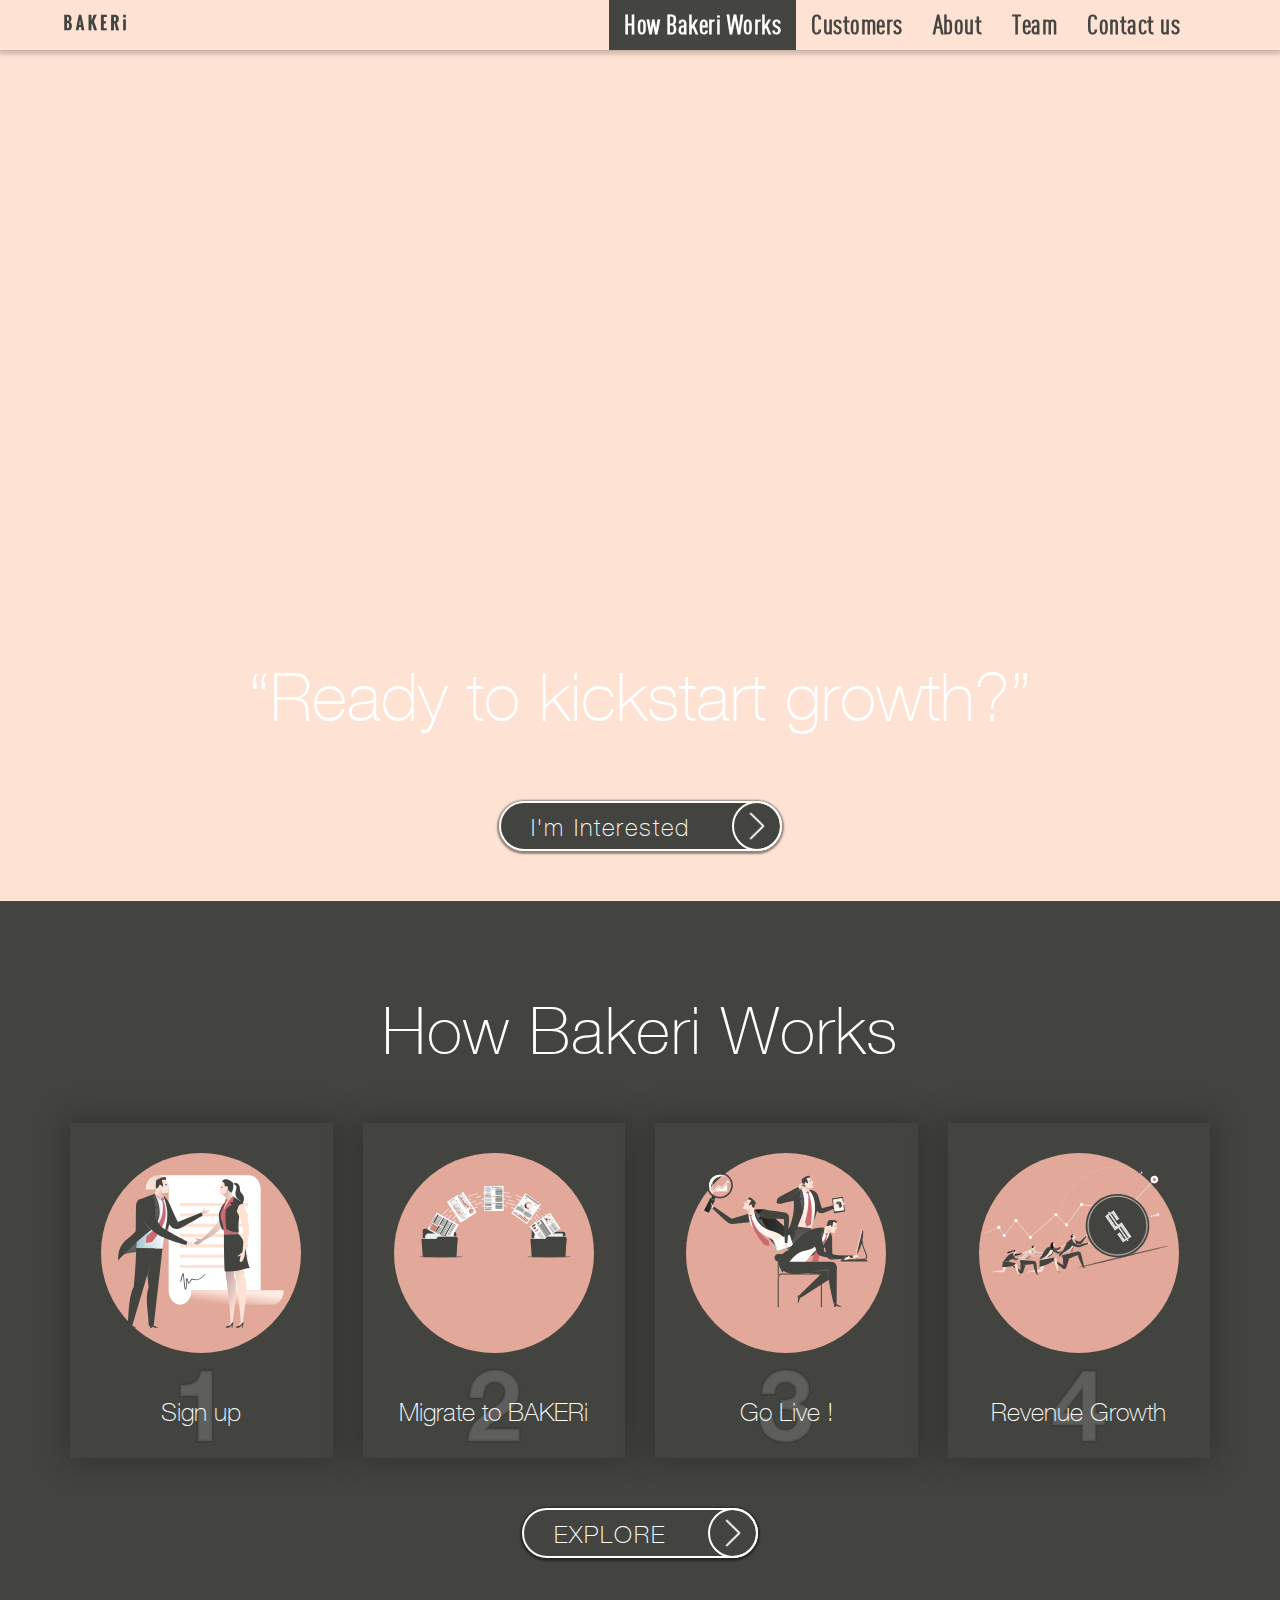
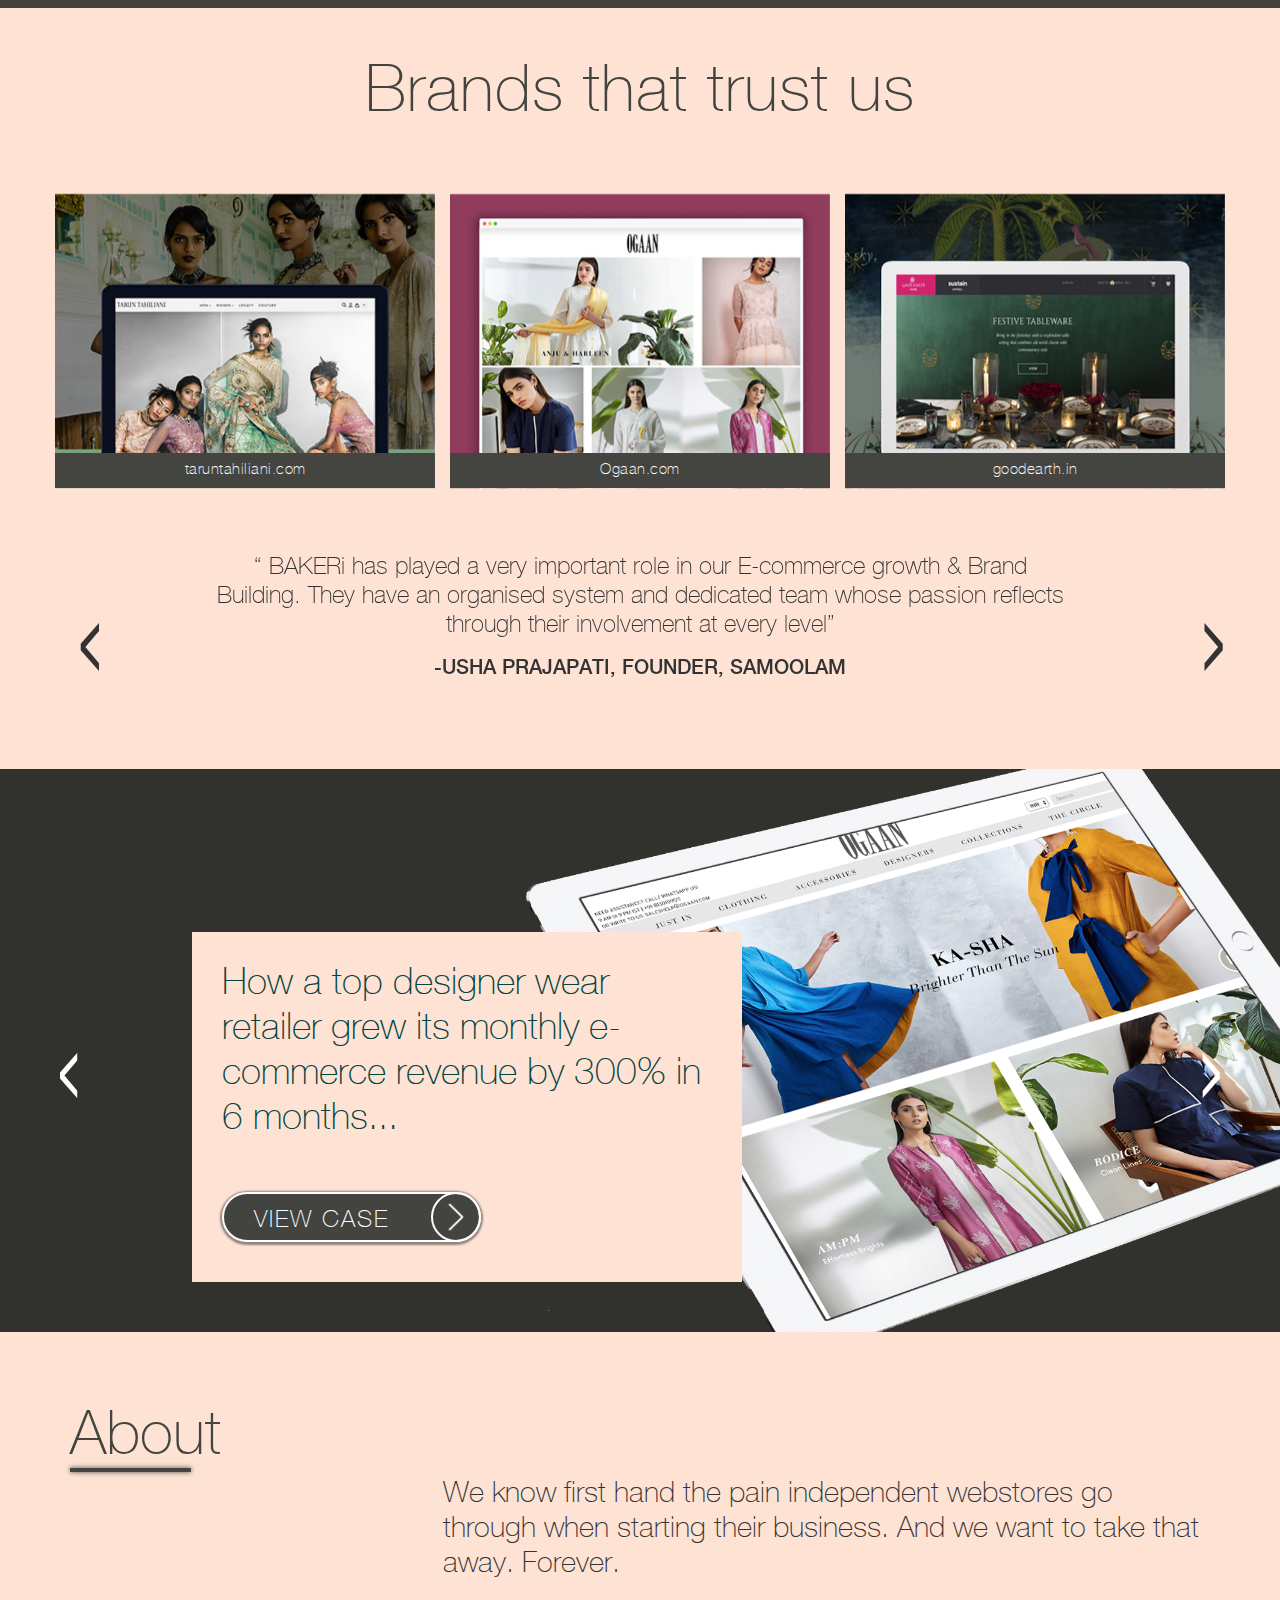
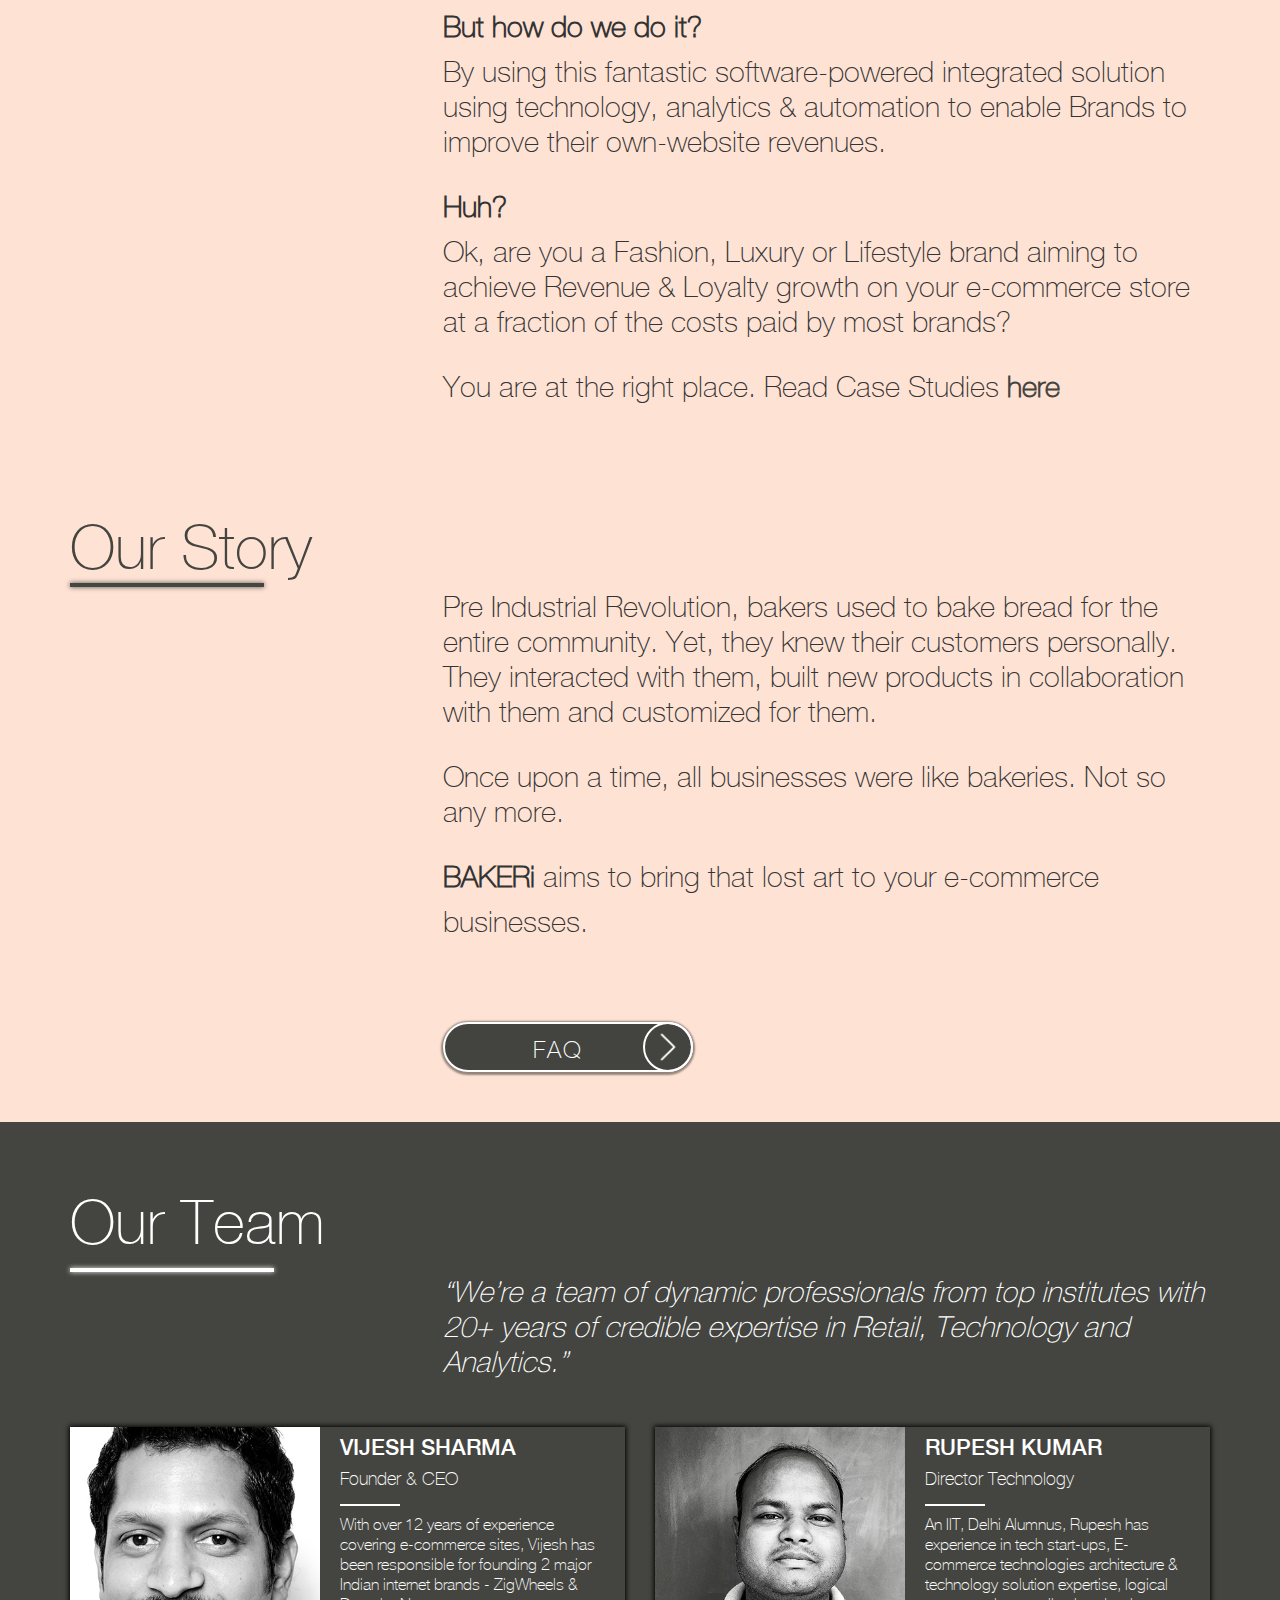
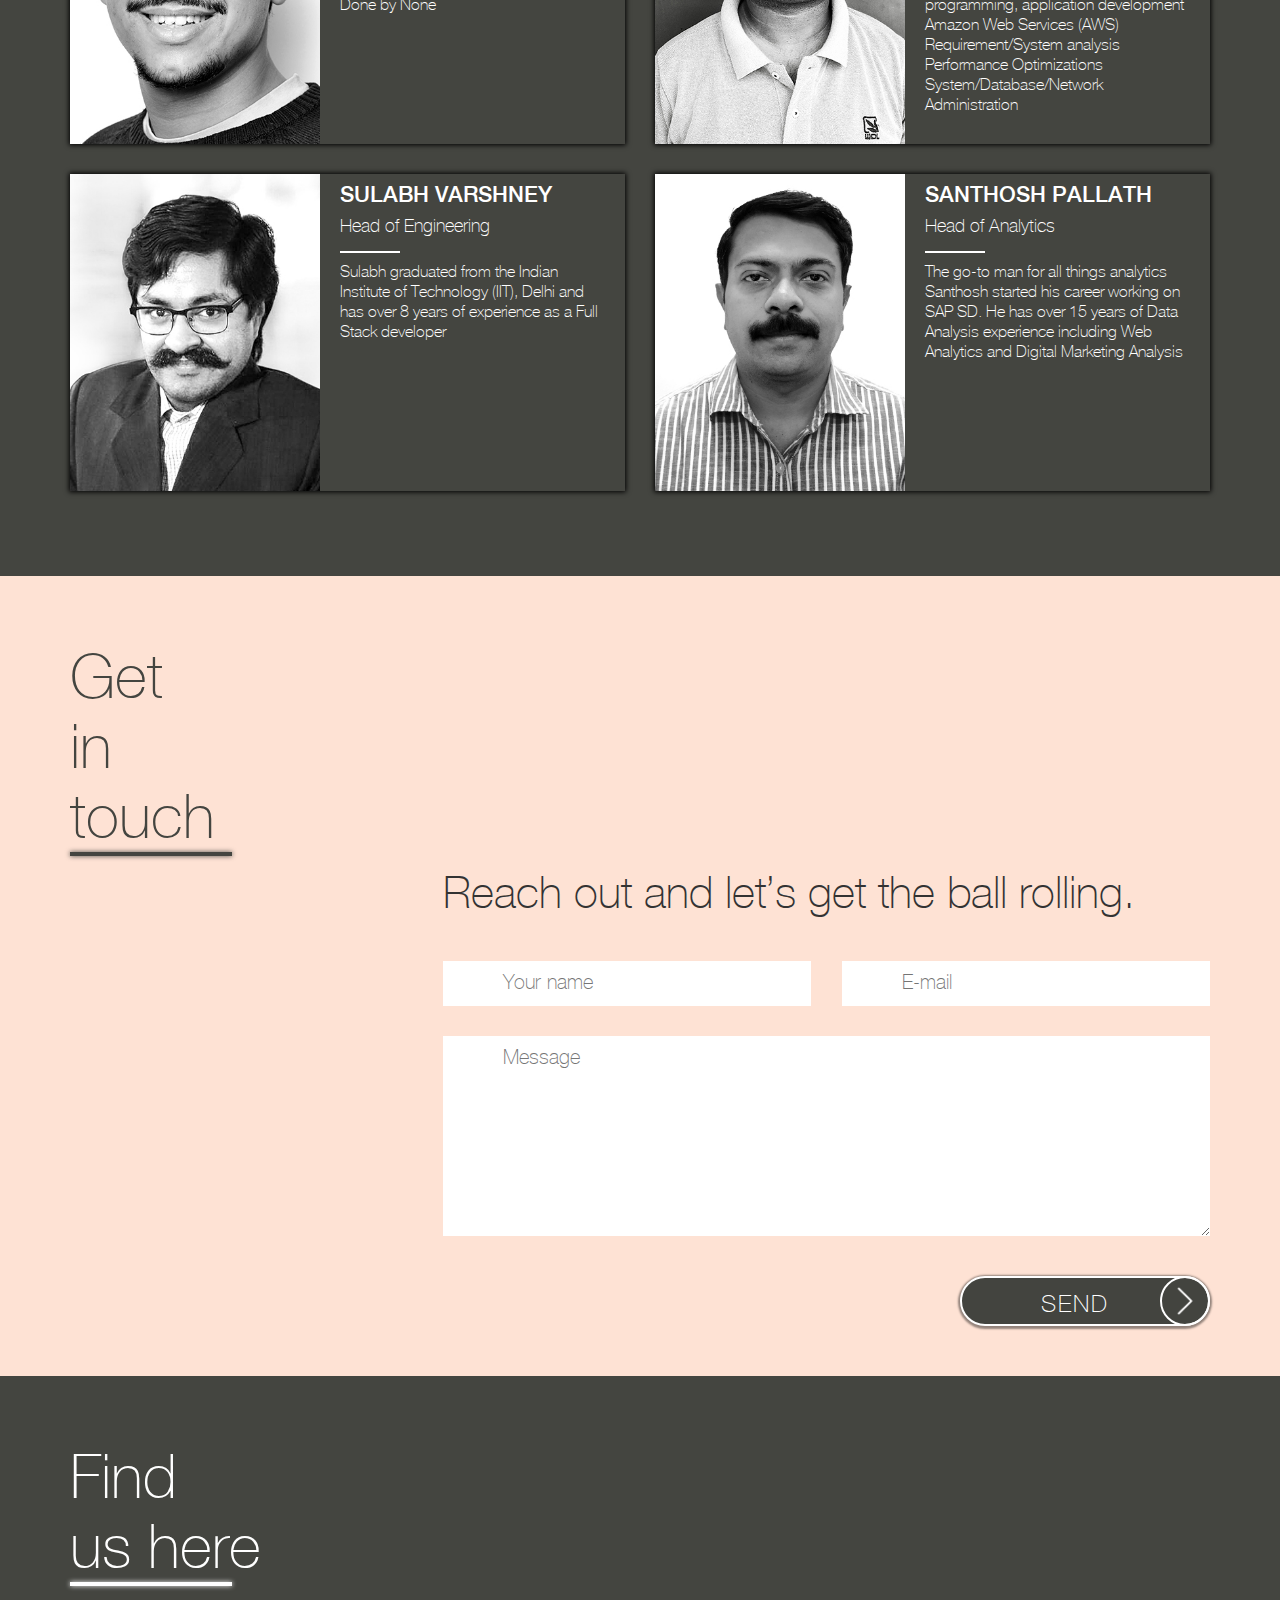
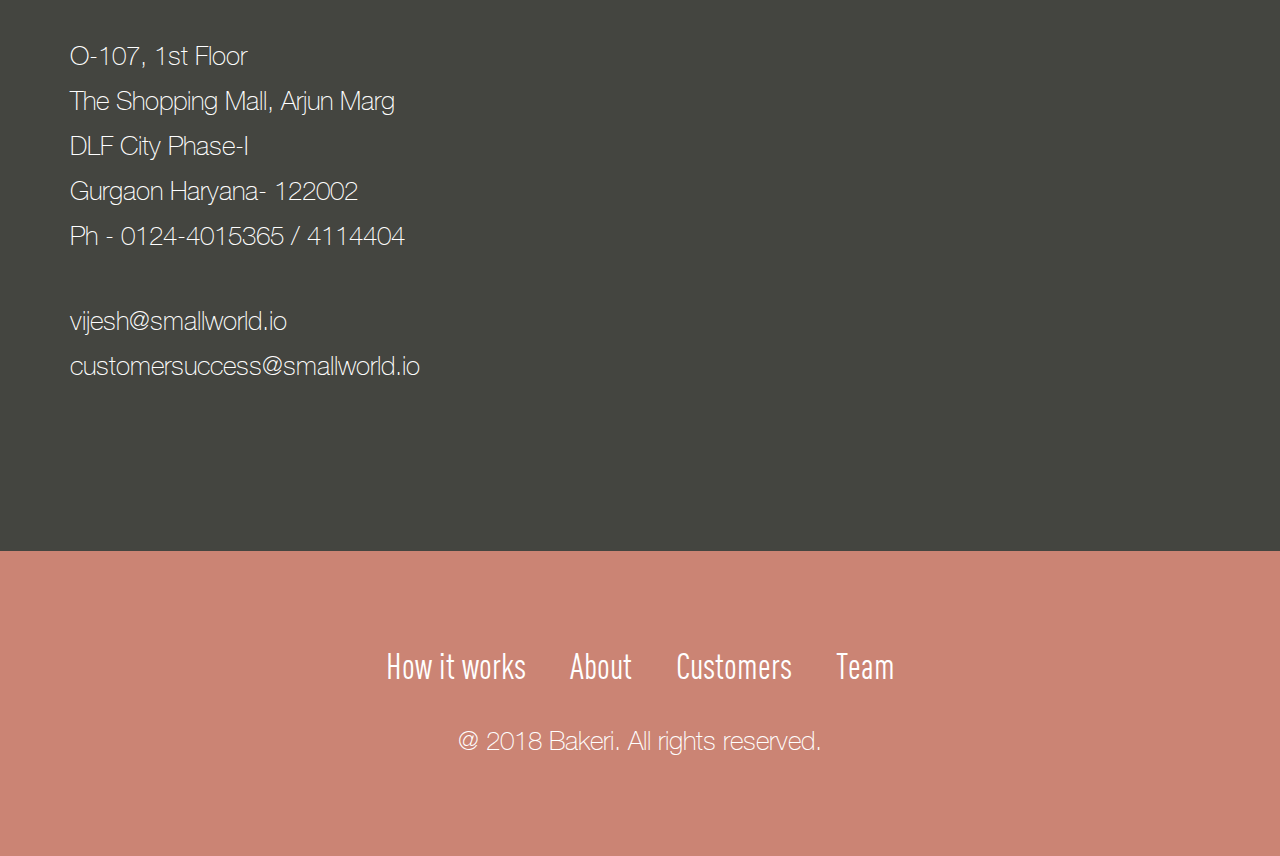
==== commit 1a0cd3f1: "changes done for homepsage bakeri" ====
--- a/index.html
+++ b/index.html
@@ -21,7 +21,7 @@
                         <span class="icon-bar"></span>
                         <span class="icon-bar"></span>
                     </button>
-                    <a class="navbar-brand" href="index_1.html"><img src="images/logo.svg" alt="" class="logo_bakeri"> </a>
+                    <a class="navbar-brand" href="index.html"><img src="images/logo.svg" alt="" class="logo_bakeri"> </a>
                 </div>
                 <div class="collapse navbar-collapse" id="myNavbar">
                     <ul class="nav navbar-nav pull-right main_menu">
@@ -35,14 +35,20 @@
         </nav>
     </section>
     <section class="bakeri_main_section">
+        <video autoplay muted loop id="myVideo">
+          <source src="videos/bakeri_video.mp4" type="video/mp4">
+        </video>
         <div class="container">
-            <div class="width_520">
+            
+            <div class="width_100 center">
+                
+
                 <div class="ft_67 mt_99">
                     “Ready to kickstart growth?”
                 </div>
-                <div class="color_black helv_regular width_485">All your e-commerce growth needs are met at BAKERi: Marketing, Analytics, Technology</div>
+                
                 <div>
-                    <a href="" class="anchor_btn">I'm Intrested</a>
+                    <a href="" class="anchor_btn">I'm Interested</a>
                 </div>
             </div>
         </div>
@@ -107,9 +113,9 @@
         <div class="container">
             <div class="brand_cont">
                 <div class="brand_sec_cont row">
-                    <h2 class="bakeri_title">Brands that trust us:</h2>
-                    <div class="branch_inner_cont">
-                        <div class="col-xs-6 col-sm-6 col-md-4 col-lg-4 brand_cont_data">
+                    <h2 class="bakeri_title">Brands that trust us</h2>
+                    <div class="branch_inner_cont branch_carousel owl-carousel">
+                        <div class="brand_cont_data">
                             <div class="brand_data">
                                 <figure><img src="images/tarun-tahiliani.jpg" alt="Tarun Tahiliani"></figure>
                                 <div class="data_text">
@@ -119,116 +125,97 @@
                                 <a href="taruntahiliani.com" target="_blank">taruntahiliani.com</a>
                             </div>
                         </div>
-                        <div class="col-xs-6 col-sm-6 col-md-4 col-lg-4 brand_cont_data">
+                        <div class="brand_cont_data">
                             <div class="brand_data">
                                 <figure><img src="images/ogaan.jpg" alt=""></figure>
                                 <div class="data_text">
                                     <h2 class="heading">Ogaan</h2>
-                                    <div class="data_text_inner">One of India’s top design studios rooted in Indian aesthetic, but Western in fit & construct.</div>
+                                    <div class="data_text_inner">Retailer of premium Indian designerwear with sales across the globe</div>
                                 </div>
                                 <a href="ogaan.com" target="_blank">Ogaan.com</a>
                             </div>
                         </div>
-                        <div class="col-xs-6 col-sm-6 col-md-4 col-lg-4 brand_cont_data">
+                        <div class="brand_cont_data">
                             <div class="brand_data">
                                 <figure><img src="images/goodearth.jpg" alt=""></figure>
                                 <div class="data_text">
                                     <h2 class="heading">Goodearth</h2>
-                                    <div class="data_text_inner">One of India’s top design studios rooted in Indian aesthetic, but Western in fit & construct.</div>
+                                    <div class="data_text_inner">India’s leading design house for hand-crafted, inspired clothing, accessories & home décor.</div>
                                 </div>
                                 <a href="www.goodearth.in" target="_blank">goodearth.in</a>
                             </div>
                         </div>
-                        <div class="col-xs-6 col-sm-6 col-md-4 col-lg-4 brand_cont_data">
+                        <div class="brand_cont_data">
                             <div class="brand_data">
                                 <figure><img src="images/anomaly.jpg" alt=""></figure>
                                 <div class="data_text">
-                                    <h2 class="heading">Tarun Tahiliani</h2>
-                                    <div class="data_text_inner">One of India’s top design studios rooted in Indian aesthetic, but Western in fit & construct.</div>
+                                    <h2 class="heading">Anomay</h2>
+                                    <div class="data_text_inner">an internet first clothing brand offering men & women well-tailored, everyday clothes that are refined, elegant & versatile.</div>
                                 </div>
                                 <a href="shopanomaly.in" target="_blank">shopanomaly.com</a>
                             </div>
                         </div>
-                        <div class="col-xs-6 col-sm-6 col-md-4 col-lg-4 brand_cont_data">
+                        <div class="brand_cont_data">
                             <div class="brand_data">
                                 <figure><img src="images/upasana.jpg" alt=""></figure>
                                 <div class="data_text">
-                                    <h2 class="heading">Tarun Tahiliani</h2>
-                                    <div class="data_text_inner">One of India’s top design studios rooted in Indian aesthetic, but Western in fit & construct.</div>
+                                    <h2 class="heading">Upasana</h2>
+                                    <div class="data_text_inner">An ethical design brand from Auroville, India that aims to empower people through their textiles.</div>
                                 </div>
                                 <a href="upasana.in" target="_blank">upasana.in</a>
                             </div>
                         </div>
-                        <div class="col-xs-6 col-sm-6 col-md-4 col-lg-4 brand_cont_data">
+                        <div class="brand_cont_data">
                             <div class="brand_data">
                                 <figure><img src="images/anand-prakash.jpg" alt=""></figure>
                                 <div class="data_text">
-                                    <h2 class="heading">Tarun Tahiliani</h2>
-                                    <div class="data_text_inner">One of India’s top design studios rooted in Indian aesthetic, but Western in fit & construct.</div>
+                                    <h2 class="heading">Anand Prakash</h2>
+                                    <div class="data_text_inner">A premium lifestyle brand premium brand committed to creating artistic and exquisite pieces of art to collect and gift.</div>
                                 </div>
                                 <a href="anandprakash.com" target="_blank">anandprakash.com</a>
                             </div>
                         </div>
-                        <div class="col-xs-6 col-sm-6 col-md-4 col-lg-4 brand_cont_data">
+                        <div class="brand_cont_data">
                             <div class="brand_data">
                                 <figure><img src="images/feel-mighty.jpg" alt=""></figure>
                                 <div class="data_text">
                                     <h2 class="heading">Feel Mighty</h2>
-                                    <div class="data_text_inner">One of India’s top design studios rooted in Indian aesthetic, but Western in fit & construct.</div>
+                                    <div class="data_text_inner">A health food company focussed on high protein, low carb options for the fitness minded</div>
                                 </div>
                                 <a href="feelmighty.com" target="_blank">feelmighty.com</a>
                             </div>
                         </div>
-                        <div class="col-xs-6 col-sm-6 col-md-4 col-lg-4 brand_cont_data">
+                        <div class="brand_cont_data">
                             <div class="brand_data">
                                 <figure><img src="images/safomasi.jpg" alt=""></figure>
                                 <div class="data_text">
                                     <h2 class="heading">Safomasi</h2>
-                                    <div class="data_text_inner">One of India’s top design studios rooted in Indian aesthetic, but Western in fit & construct.</div>
+                                    <div class="data_text_inner">Award-winning lifestyle brand creating beautiful hand crafted homewares and accessories inspired by the founders travels all over the world.</div>
                                 </div>
                                 <a href="www.safomasi.com" target="_blank">safomasi.com</a>
                             </div>
                         </div>
-                        <div class="col-xs-6 col-sm-6 col-md-4 col-lg-4 brand_cont_data">
+                        <div class="brand_cont_data">
                             <div class="brand_data">
                                 <figure><img src="images/samoolam.jpg" alt=""></figure>
                                 <div class="data_text">
                                     <h2 class="heading">Samoolam</h2>
-                                    <div class="data_text_inner">One of India’s top design studios rooted in Indian aesthetic, but Western in fit & construct.</div>
+                                    <div class="data_text_inner">A “Giving Back to Roots” initiative retailing handmade crochet jewellery & accessories</div>
                                 </div>
                                 <a href="www.samoolam.com" target="_blank">samoolam.com</a>
                             </div>
                         </div>
-                        <div class="col-xs-6 col-sm-6 col-md-4 col-lg-4 brand_cont_data">
+                        <div class="brand_cont_data">
                             <div class="brand_data">
                                 <figure><img src="images/wishing-chair.jpg" alt=""></figure>
                                 <div class="data_text">
                                     <h2 class="heading">Wishingchair</h2>
-                                    <div class="data_text_inner">One of India’s top design studios rooted in Indian aesthetic, but Western in fit & construct.</div>
+                                    <div class="data_text_inner">Retailer of quirky & curious home décor products</div>
                                 </div>
                                 <a href="www.wishingchair.in" target="_blank">wishingchair.in</a>
                             </div>
                         </div>
-                        <div class="col-xs-6 col-sm-6 col-md-4 col-lg-4 brand_cont_data">
-                            <div class="brand_data">
-                                <figure><img src="images/" alt=""></figure>
-                                <div class="data_text">
-                                    <h2 class="heading">Tarun Tahiliani</h2>
-                                    <div class="data_text_inner">One of India’s top design studios rooted in Indian aesthetic, but Western in fit & construct.</div>
-                                </div>
-                                <a href="" target="_blank">Ogaan.com</a>
-                            </div>
-                        </div>
-                        <div class="col-xs-6 col-sm-6 col-md-4 col-lg-4 brand_cont_data">
-                            <div class="brand_data">
-                                <figure><img src="images/" alt=""></figure>
-                                <div class="data_text">
-                                    <h2 class="heading">Tarun Tahiliani</h2>
-                                    <div class="data_text_inner">One of India’s top design studios rooted in Indian aesthetic, but Western in fit & construct.</div>
-                                </div>
-                                <a href="" target="_blank">Ogaan.com</a>
-                            </div>
-                        </div>
+                        
                     </div>
                 </div>
             </div>
@@ -245,8 +232,8 @@
                         </div>
                         <div class="item">
                             <div class="testimonial_item">
-                                <div class="testimonial_data">“ BAKERi has played a very important role in our E-commerce growth & Brand Building. They have an organised system and dedicated team whose passion reflects through their involvement at every level”</div>
-                                <div class="writer_name">-USHA PRAJAPATI, FOUNDER, SAMOOLAM</div>
+                                <div class="testimonial_data">“..consistently provided us expert digital insights which have led to the development of effective strategies and campaigns, tailored to our business needs.”</div>
+                                <div class="writer_name">-AVNEET MANN, FOUNDER,  THE WISHING CHAIR</div>
                             </div>
                         </div>
                         <div class="item">
@@ -270,7 +257,7 @@
                                 <img src="images/bakeri-ogaan.png" alt="" style="width:60%;float:right" />
                             </figure>
                             <div class="case_data">
-                                <div class="case_data_value">Lorem ipsum dolor sit amet, consectetuer adipiscing elit sed diam nonummy nibh euismod tincidunt</div>
+                                <div class="case_data_value">How a top designer wear retailer grew its monthly e-commerce revenue by 300% in 6 months...</div>
                                 <a href="" class="anchor_btn">VIEW CASE</a>
                             </div>
                         </div>
@@ -281,7 +268,7 @@
                                 <img src="images/wishing-chair_case.png" alt="" style="width:73%;float:right" />
                             </figure>
                             <div class="case_data">
-                                <div class="case_data_value">Lorem ipsum dolor sit amet, consectetuer adipiscing elit sed diam nonummy nibh euismod tincidunt</div>
+                                <div class="case_data_value">This fun lifestyle brand reduced its Add To Cart cost by half. Find out how...</div>
                                 <a href="" class="anchor_btn">VIEW CASE</a>
                             </div>
                         </div>
@@ -292,7 +279,7 @@
                                 <img src="images/good-earth_case.jpg" alt="" style="width:50%;float:right" />
                             </figure>
                             <div class="case_data">
-                                <div class="case_data_value">Lorem ipsum dolor sit amet, consectetuer adipiscing elit sed diam nonummy nibh euismod tincidunt</div>
+                                <div class="case_data_value">A sustainable, luxury design house experienced a successful 5 day sale grossing over GBP 200K+...</div>
                                 <a href="" class="anchor_btn">VIEW CASE</a>
                             </div>
                         </div>
@@ -329,7 +316,7 @@
                         <p>Pre Industrial Revolution, bakers used to bake bread for the entire community. Yet, they knew their customers personally. They interacted with them, built new products in collaboration with them and customized for them.</p>
                         <p>Once upon a time, all businesses were like bakeries. Not so any more.</p>
                         <p><strong>BAKERi </strong> aims to bring that lost art to your e-commerce businesses.</p>
-                        <a href="" class="anchor_btn faq_width">FAQ</a>
+                        <a href="faq.html" class="anchor_btn faq_width">FAQ</a>
                     </div>
                 </div>
             </div>
@@ -385,7 +372,7 @@
                     <div class="item col-xs-12 col-md-6 col-lg-6">
                         <div class="team_item clearfix">
                             <figure class="pull-left image_item">
-                                <img src="images/Santhosh.jpg" alt="" />
+                                <img src="images/santhosh.jpg" alt="" />
                             </figure>
                             <div class="pull-right item_data">
                                 <h3 class="name">SANTHOSH PALLATH </h3>
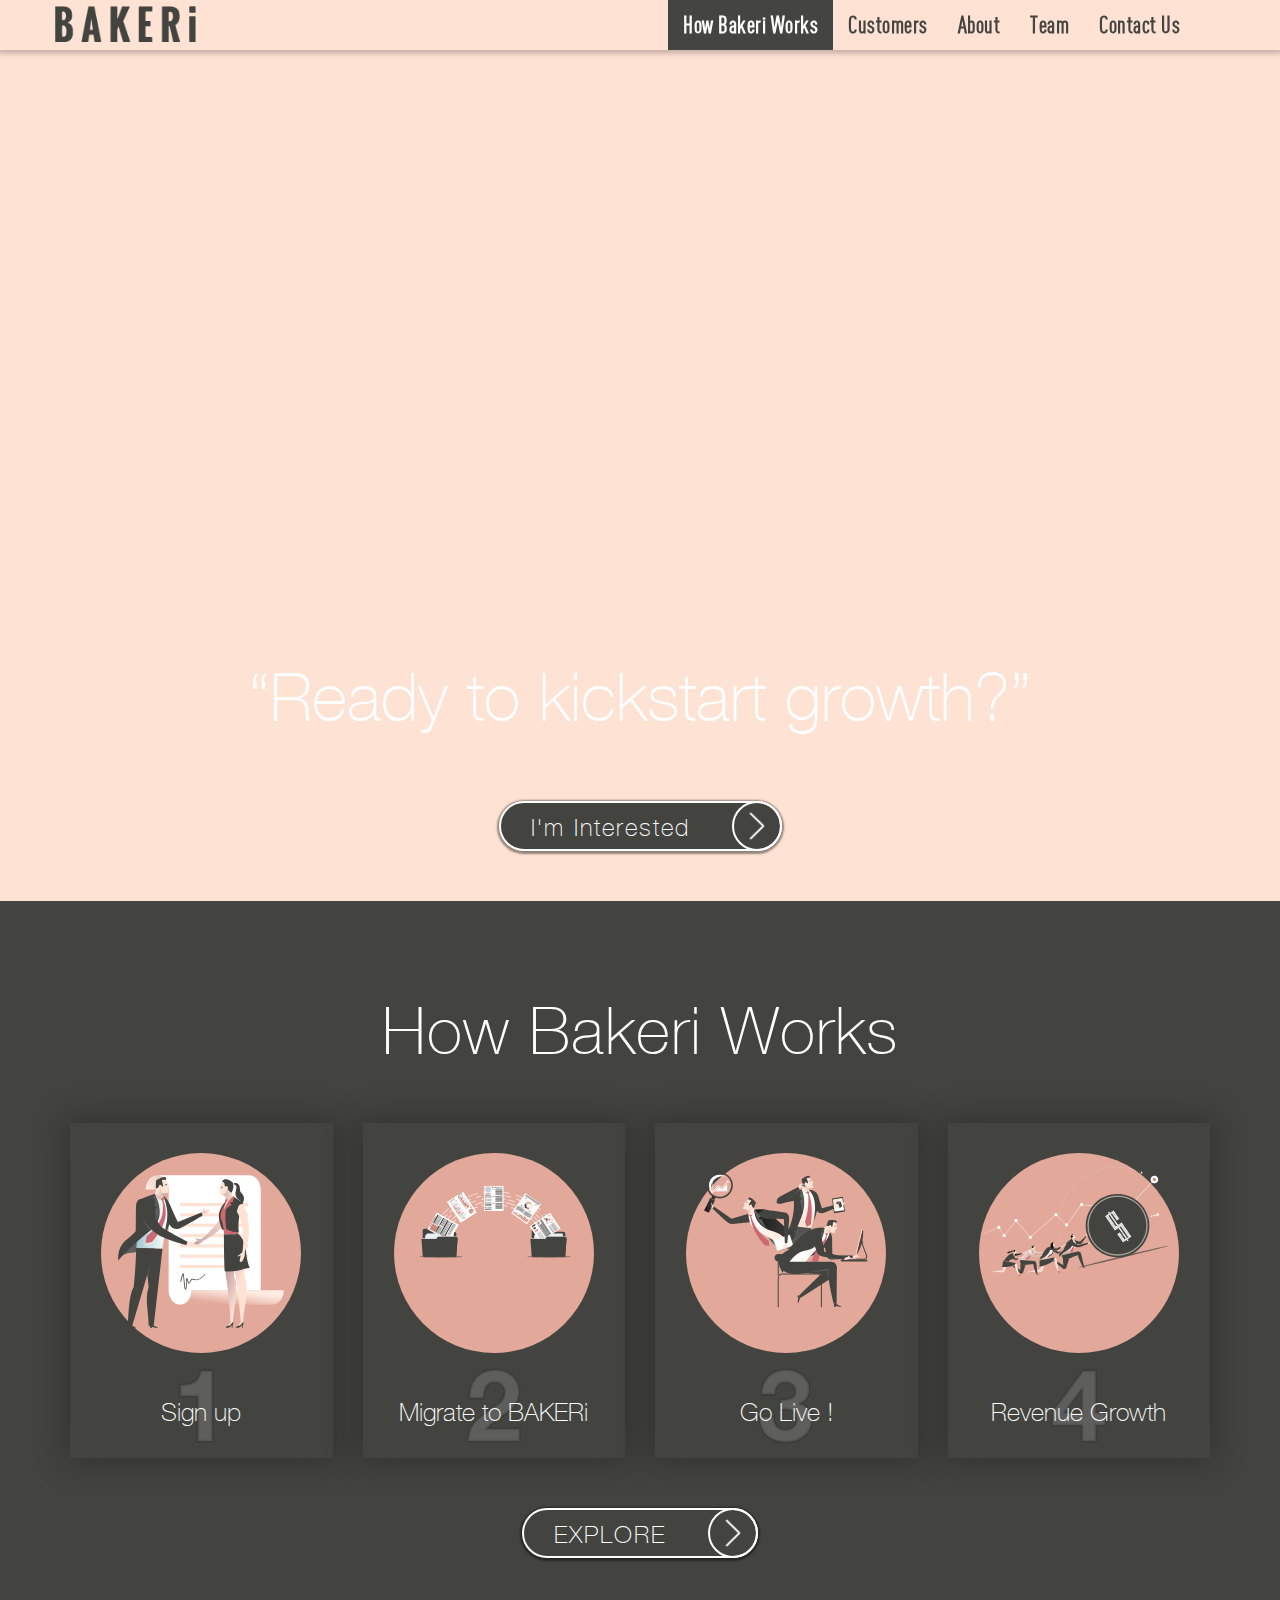
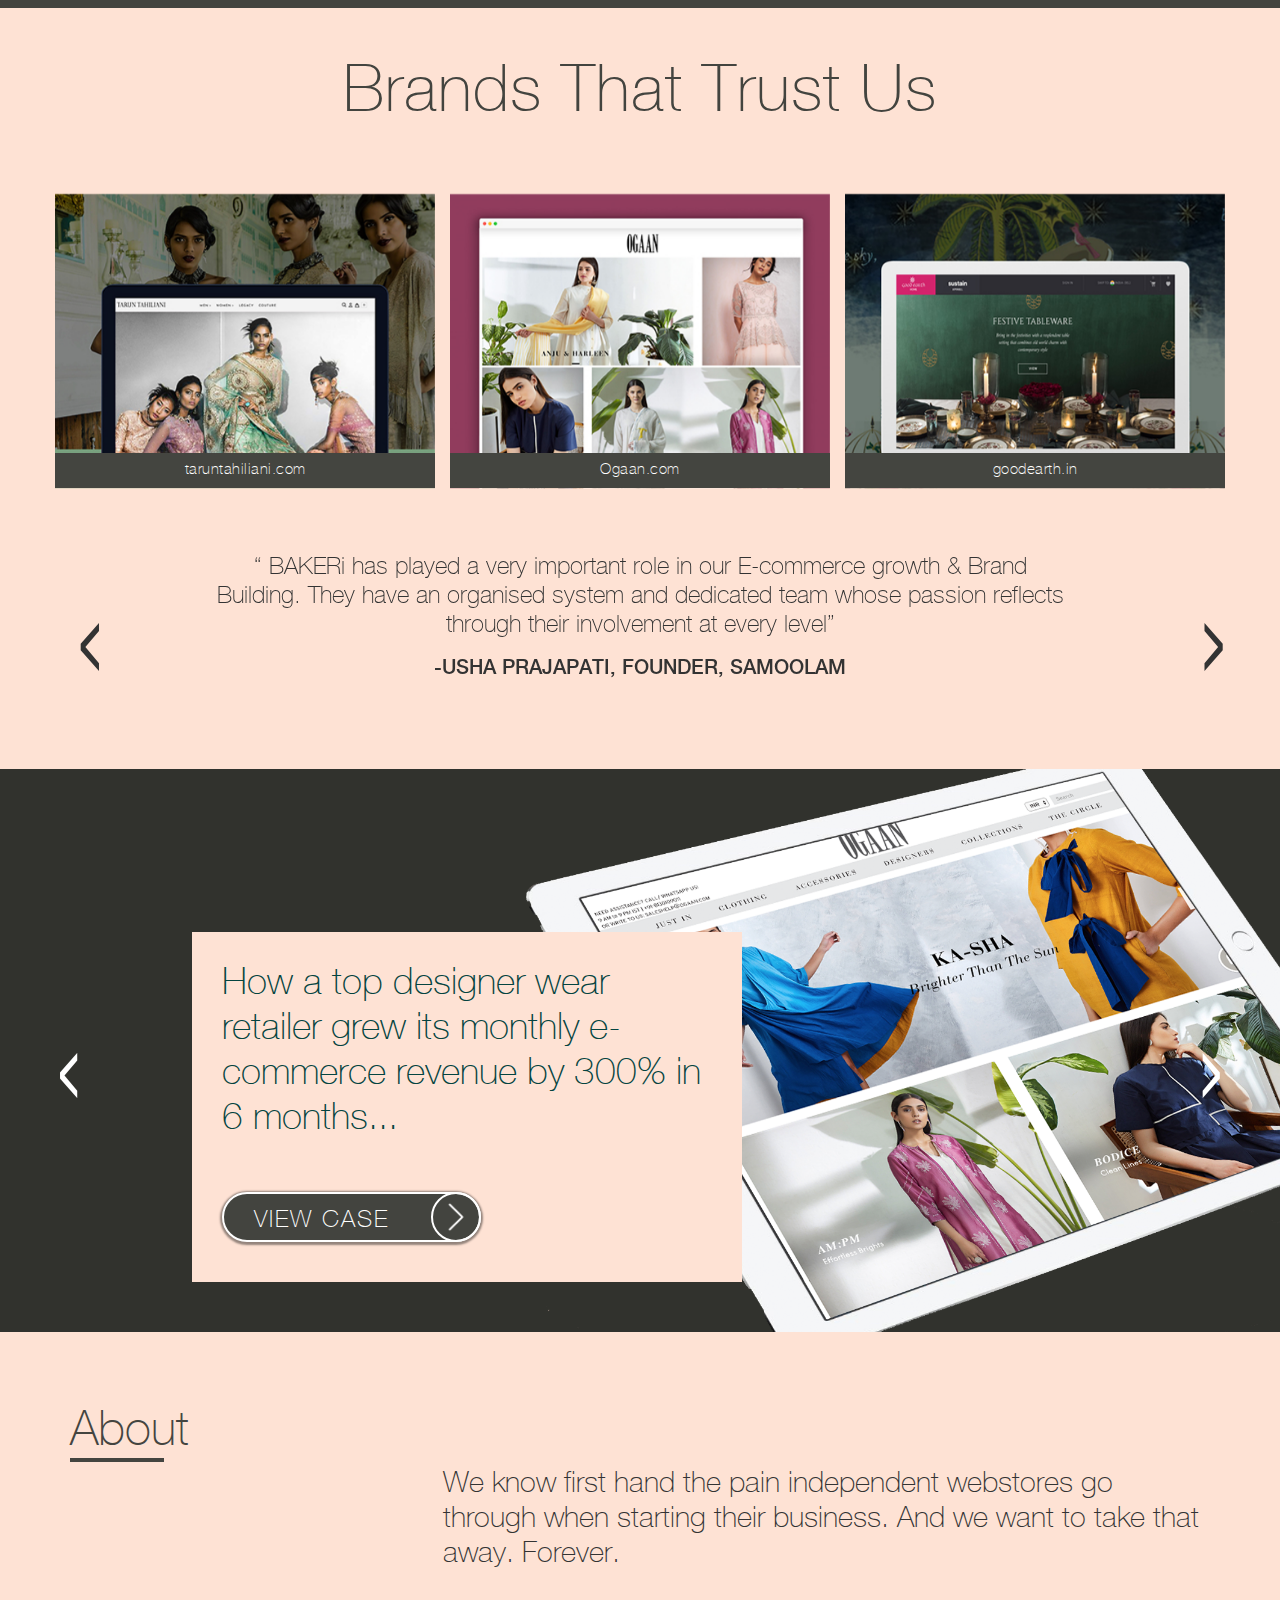
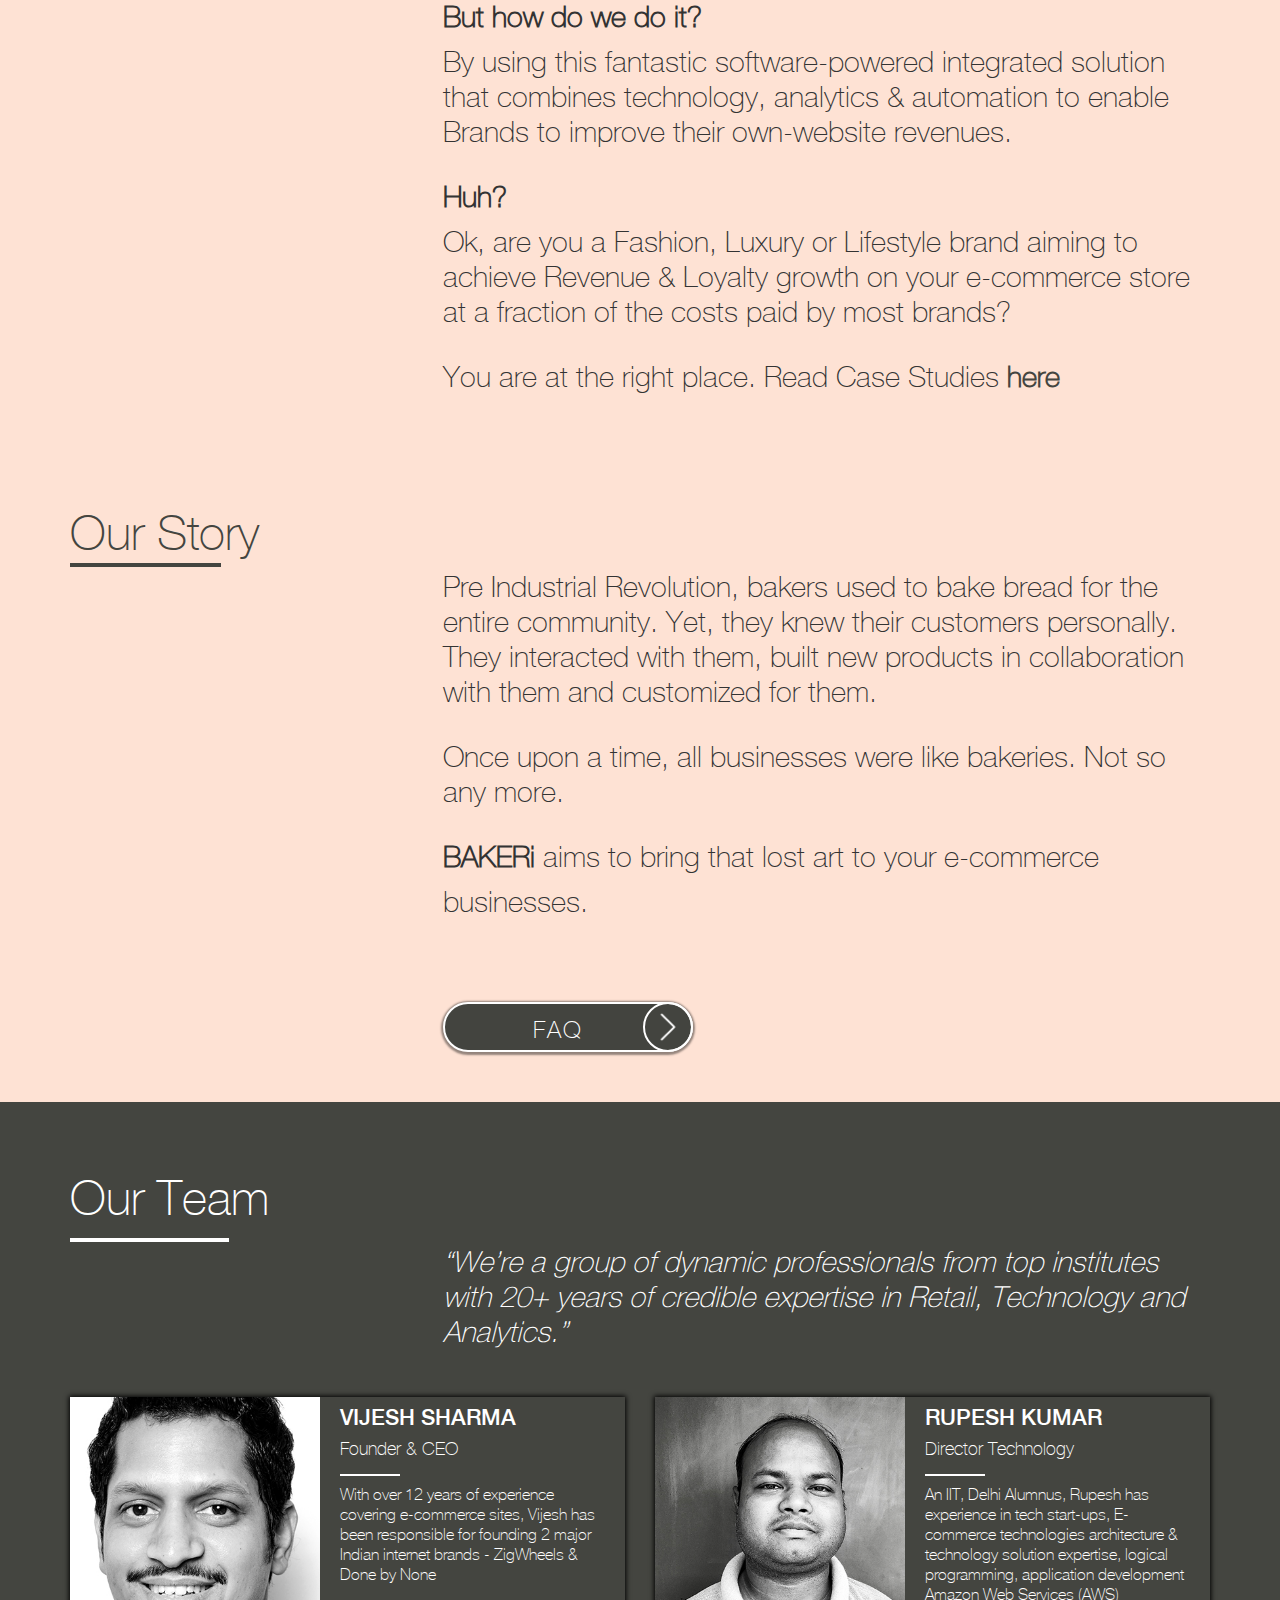
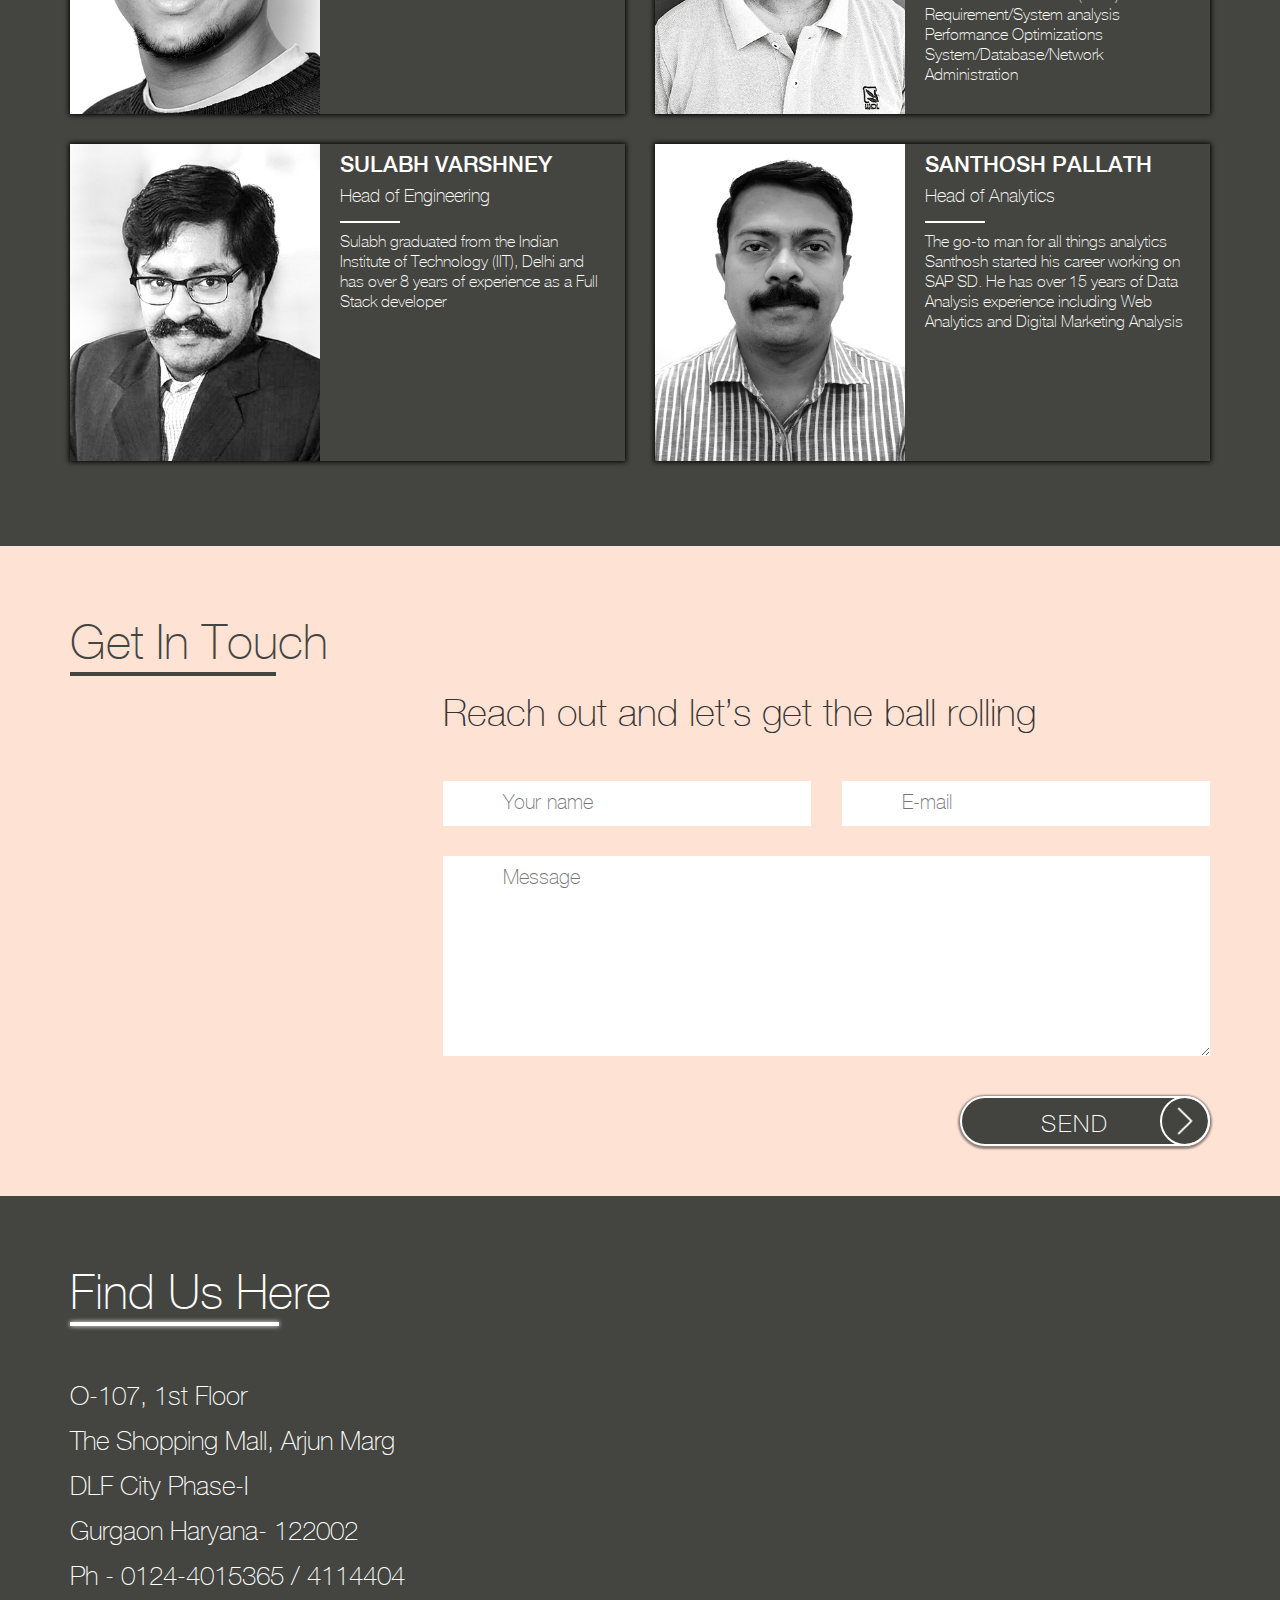
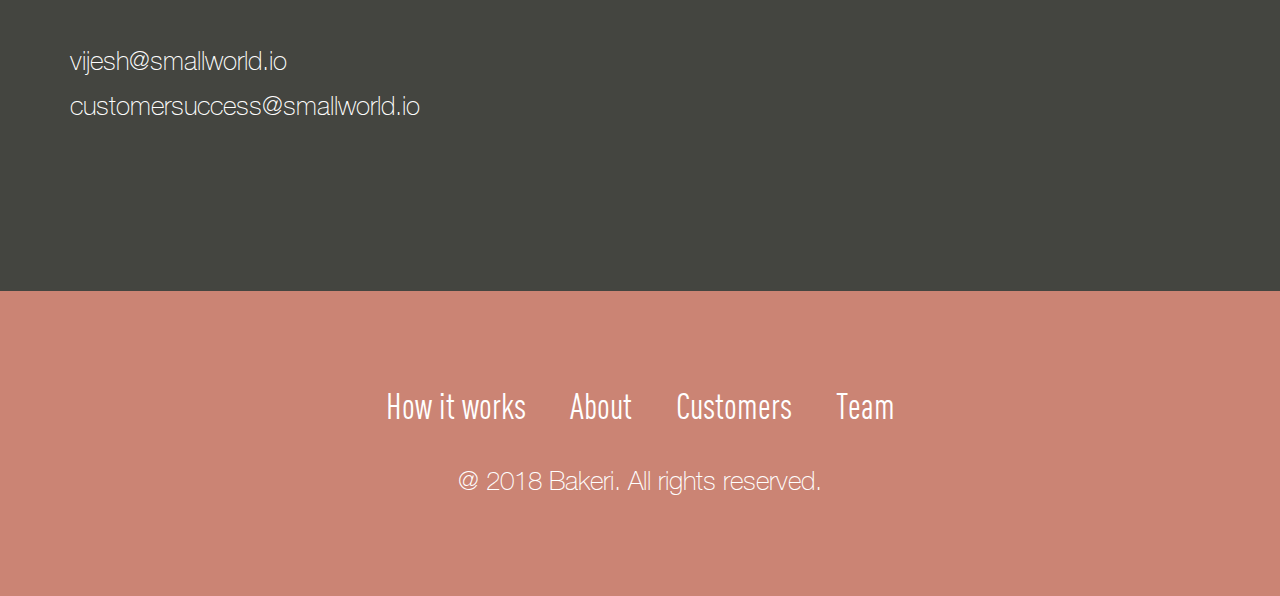
==== commit 25041be4: "Responsive webiste changes" ====
--- a/index.html
+++ b/index.html
@@ -21,7 +21,7 @@
                         <span class="icon-bar"></span>
                         <span class="icon-bar"></span>
                     </button>
-                    <a class="navbar-brand" href="index.html"><img src="images/logo.svg" alt="" class="logo_bakeri"> </a>
+                    <a class="navbar-brand" href="index.html"><img src="images/logo.png" alt="" class="logo_bakeri"> </a>
                 </div>
                 <div class="collapse navbar-collapse" id="myNavbar">
                     <ul class="nav navbar-nav pull-right main_menu">
@@ -103,7 +103,7 @@
                         </div>
                     </div>
                     <div class="center">
-                        <a href="" class="anchor_btn">EXPLORE</a>
+                        <a href="how_bakeri_works.html" class="anchor_btn">EXPLORE</a>
                     </div>
                 </div>
             </div>
@@ -139,7 +139,7 @@
                             <div class="brand_data">
                                 <figure><img src="images/goodearth.jpg" alt=""></figure>
                                 <div class="data_text">
-                                    <h2 class="heading">Goodearth</h2>
+                                    <h2 class="heading">Good Earth</h2>
                                     <div class="data_text_inner">India’s leading design house for hand-crafted, inspired clothing, accessories & home décor.</div>
                                 </div>
                                 <a href="www.goodearth.in" target="_blank">goodearth.in</a>
@@ -149,7 +149,7 @@
                             <div class="brand_data">
                                 <figure><img src="images/anomaly.jpg" alt=""></figure>
                                 <div class="data_text">
-                                    <h2 class="heading">Anomay</h2>
+                                    <h2 class="heading">Anomaly</h2>
                                     <div class="data_text_inner">an internet first clothing brand offering men & women well-tailored, everyday clothes that are refined, elegant & versatile.</div>
                                 </div>
                                 <a href="shopanomaly.in" target="_blank">shopanomaly.com</a>
@@ -232,7 +232,7 @@
                         </div>
                         <div class="item">
                             <div class="testimonial_item">
-                                <div class="testimonial_data">“..consistently provided us expert digital insights which have led to the development of effective strategies and campaigns, tailored to our business needs.”</div>
+                                <div class="testimonial_data">“... they have done a great job, consistently providing us expert digital insights which have led to the development of effective strategies and campaigns, tailored to our business needs. We look forward to our continued work in the future.”</div>
                                 <div class="writer_name">-AVNEET MANN, FOUNDER,  THE WISHING CHAIR</div>
                             </div>
                         </div>
@@ -258,7 +258,7 @@
                             </figure>
                             <div class="case_data">
                                 <div class="case_data_value">How a top designer wear retailer grew its monthly e-commerce revenue by 300% in 6 months...</div>
-                                <a href="" class="anchor_btn">VIEW CASE</a>
+                                <a href="case_study.html" class="anchor_btn">VIEW CASE</a>
                             </div>
                         </div>
                     </div>
@@ -269,7 +269,7 @@
                             </figure>
                             <div class="case_data">
                                 <div class="case_data_value">This fun lifestyle brand reduced its Add To Cart cost by half. Find out how...</div>
-                                <a href="" class="anchor_btn">VIEW CASE</a>
+                                <a href="case_study.html" class="anchor_btn">VIEW CASE</a>
                             </div>
                         </div>
                     </div>
@@ -280,7 +280,7 @@
                             </figure>
                             <div class="case_data">
                                 <div class="case_data_value">A sustainable, luxury design house experienced a successful 5 day sale grossing over GBP 200K+...</div>
-                                <a href="" class="anchor_btn">VIEW CASE</a>
+                                <a href="case_study.html" class="anchor_btn">VIEW CASE</a>
                             </div>
                         </div>
                     </div>
@@ -297,7 +297,7 @@
                     <div class="about_data">
                         <p>We know first hand the pain independent webstores go through when starting their business. And we want to take that away. Forever.</p>
                         <strong>But how do we do it?</strong>
-                        <p>By using this fantastic software-powered integrated solution using technology, analytics & automation to enable Brands to improve their own-website revenues.</p>
+                        <p>By using this fantastic software-powered integrated solution that combines technology, analytics & automation to enable Brands to improve their own-website revenues.</p>
                         <strong>Huh?</strong>
                         <p>Ok, are you a Fashion, Luxury or Lifestyle brand aiming to achieve Revenue & Loyalty growth on your e-commerce store at a fraction of the costs paid by most brands?</p>
                         <p>You are at the right place. Read Case Studies <strong><a href="">here</a></strong></p>
@@ -329,7 +329,7 @@
                 <div class="clearfix"></div>
                 <div class="pull-right width_767">
                     <div class="about_data">
-                        <p><em>“We’re a team of dynamic professionals from top institutes with 20+ years of credible expertise in Retail, Technology and Analytics.”</em></p>
+                        <p><em>“We’re a group of dynamic professionals from top institutes with 20+ years of credible expertise in Retail, Technology and Analytics.”</em></p>
                     </div>
                 </div>
                 <div class="team_carousel row">
@@ -388,11 +388,11 @@
     <section class="about_section get_touch_section" id="contact_us">
         <div class="about_cont">
             <div class="container">
-                <h2 class="heading_about">Get &nbsp;&nbsp;&nbsp;&nbsp; in touch</h2>
+                <h2 class="heading_about">Get in touch</h2>
                 <div class="clearfix"></div>
                 <div class="pull-right width_767">
                     <div class="about_data get_touch_data">
-                        <p>Reach out and let’s get the ball rolling.</p>
+                        <p>Reach out and let’s get the ball rolling</p>
                         <form action="">
                             <input type="text" placeholder="Your name" name="name" class="name">
                             <input type="email" placeholder="E-mail" name="email" class="email">
@@ -407,7 +407,7 @@
     <section class="about_section find_us_section">
         <div class="about_cont">
             <div class="container">
-                <h2 class="heading_about">Find &nbsp;&nbsp;&nbsp;&nbsp; us here</h2>
+                <h2 class="heading_about">Find us here</h2>
                 <div class="clearfix"></div>
                 <div class="">
                     <div class="contact_data width_50">
--- a/css/style.css
+++ b/css/style.css
@@ -66,8 +66,9 @@
 
 .logo_bakeri
 {
-	max-width:150px;
-	height:45px;
+	max-width: 150px;
+    height: 36px;
+    margin-top: 6px;
 }
 
 .navbar-brand
@@ -87,7 +88,7 @@
 {
 	color:#444540;
 	font-family: 'dincond';
-	font-size:27px;
+	font-size:23px;
 	letter-spacing: 0.5px;
 	font-weight: 600;
 }
@@ -177,6 +178,7 @@
     letter-spacing: 1px;
     margin-bottom:50px;
     margin-top:0px;
+    text-transform: capitalize;
 }
 
 .step_cont figure
@@ -443,14 +445,15 @@
 
  .about_section .about_cont .heading_about
  {
-    font-size:61px;
-    line-height: 70px;
+    font-size:48px;
+    line-height: 60px;
     color:#444540;
     display: inline-block;
     padding-bottom: 0px;
     position: relative;
     margin-top: 70px;
     margin-bottom: 70px;
+    text-transform: capitalize;
  }
  .about_section .about_cont .heading_about:before
  {
@@ -462,7 +465,7 @@
     left:0px;
     bottom:0px;
     content: "";
-    box-shadow: 0px 0px 5px 0px #444540;
+    
  }
 .about_section .about_cont .width_767
 {
@@ -525,7 +528,6 @@
     left:0px;
     bottom:0px;
     content: "";
-    box-shadow: 0px 0px 5px 0px #fff;
  }
  .about_section .about_cont .heading_about
  {
@@ -592,11 +594,11 @@
 /*Get in touch start here*/
 .get_touch_section .heading_about
 {
-        max-width: 203px;
+        /*max-width: 203px;*/
 }
 .get_touch_section .get_touch_data p
 {
-    font-size:44px;
+    font-size:38px;
     line-height: 70px;
 }
 .get_touch_section input
@@ -650,7 +652,7 @@
 
 .find_us_section .about_cont .heading_about
 {
-    width:203px;
+    /*width:203px;*/
     color:#fff;
 }
 .find_us_section .about_cont .heading_about:before
@@ -750,10 +752,12 @@
 .navbar-inverse .navbar-nav>li>a:focus, .navbar-inverse .navbar-nav>li>a:hover
 {
     color:#444440;
+    
 }
 .navbar-inverse .navbar-nav>li>a
 {
     color:#444440;
+    text-transform: capitalize;
 }
 .navbar-inverse .navbar-nav>.active>a, .navbar-inverse .navbar-nav>.active>a:focus, .navbar-inverse .navbar-nav>.active>a:hover
 {
@@ -805,15 +809,15 @@
 
 .faq_ques
 {
-    font-size: 32px;
+    font-size: 25px;
     line-height: 38px;
     color:#43443F;
     font-family: 'helv_neu_medium';
 }
 .faq_answer
 {
-    font-size: 28px;
-    line-height: 38px;
+    font-size: 22px;
+    line-height: 28px;
     color:#43443F;
     visibility: hidden;
     height:0px;
@@ -829,8 +833,8 @@
 
 .faq_data
 {
-    padding-left:185px;
-    padding-right:345px;
+    padding-left:50px;
+    padding-right:50px;
     padding-top:20px;
     padding-bottom: 20px;
     margin-bottom: 30px;
@@ -841,7 +845,8 @@
 /*Case study page starts here*/
 .tab_conatiner_outer 
 {
-    margin-bottom: 50px;
+    margin-bottom: 40px;
+    margin-top:20px;
 }
 .tab_conatiner_outer .tab_container_item
 {
@@ -854,6 +859,8 @@
     font-weight: 600;
     padding-bottom: 5px;
     position: relative;
+    cursor: pointer;
+
 }
 .tab_conatiner_outer .tab_container_item.active:before
 {
@@ -907,4 +914,451 @@
     text-decoration: underline;
 
 }
+
 /*Case study page ends here*/
+
+
+.case_study_section .title_heading {
+    font-size: 30px;
+    line-height: 36px;
+    color: #ffffff;
+    text-align: left;
+    font-weight: 600;
+    letter-spacing: 3px;
+    margin-bottom: 30px;
+    position: relative;
+    padding-bottom: 5px;
+    display: inline-block;
+
+}
+.case_study_section .desc_main
+{
+    white-space: pre-line;
+    font-size:16px;
+    line-height: 26px;
+    margin-bottom: 15px;
+
+}
+.case_study_section div p
+{
+    white-space: pre-line;
+    font-size:16px;
+    line-height: 26px;
+    margin-bottom: 0px;
+}
+.case_study_section .tab_container_cont  div
+{
+    margin-bottom: 20px;
+    
+}
+.case_study_section .title_heading:before {
+    position: absolute;
+    display: block;
+    width: 100%;
+    height: 4px;
+    background: #fff;
+    left: 0px;
+    bottom: 0px;
+    content: "";
+}
+.case_study_section strong
+{
+    font-size: 18px;
+    letter-spacing: 0.5px;
+    font-family: 'helv_neu_medium';
+    font-weight: 400;
+    margin-bottom: 5px;
+}
+
+.tab_container_inner
+{
+    display: none;
+}
+.tab_container_inner.active
+{
+    display: block;
+}
+
+.navbar-nav>li>a.return_back{
+    color: #fff;
+    background: #444440;
+    display: inline-block;
+    padding-left: 40px;
+}
+.navbar-nav>li>a.return_back:after {
+    content: "";
+    width: 32px;
+    height: 52px;
+    border-radius: 0%;
+    border: none;
+    position: absolute;
+    top: -2px;
+    left: 5px;
+    background: url(../images/right_arrow.png);
+    background-repeat: no-repeat;
+    background-size: 30px;
+    background-position: center;
+    transform: rotate(180deg);
+
+}
+
+.navbar-nav>li>a.return_back:hover
+{
+    background: #444440;
+    color:#fff;
+}
+
+.bakery_technology h2 {
+    font-size: 35px;
+    line-height: 45px;
+    font-weight: 600;
+    letter-spacing: 4px;
+    margin-bottom: 30px;
+}
+
+.bakery_technology ul
+{
+    list-style: decimal;
+    padding-left:25px;
+}
+.bakery_technology ul li
+{
+    font-size: 22px;
+    line-height: 27px;
+    margin-bottom: 5px;
+}
+
+.step_cont_new .data_text
+{
+    text-align: center;
+    line-height: 30px;
+}
+
+.bakeri_works_section_bottom .bakeri_title
+{
+    margin-top:80px;
+}
+
+
+/*Mobile styling starts here*/
+@media(max-width:767px)
+{
+    .ft_67 {
+    font-size: 18px;
+}
+
+.anchor_btn {
+    background: #43443F;
+    color: #fff;
+    padding: 7px 39px 6px 30px;
+    display: inline-block;
+    font-size: 14px;
+    border-radius: 39px;
+    height: 27px;
+    position: relative;
+    box-shadow: 0px 1px 2px 2px rgba(0, 0, 0, 0.419607);
+    border: 2px solid #fff;
+    text-decoration: none;
+    letter-spacing: 2px;
+    margin-top: 16px;
+    line-height: 12px;
+}
+.anchor_btn:after {
+    content: "";
+    width: 36px;
+    height: 36px;
+    border-radius: 50%;
+    border: 2px solid #fff;
+    position: absolute;
+    top: -2px;
+    right: -2px;
+    background: url(../images/right_arrow.png);
+    background-repeat: no-repeat;
+    background-size: 15px;
+    background-position: center;
+}
+
+.bakeri_title {
+    font-size: 25px;
+    color: #fff;
+    font-family: 'helv_neu_thin';
+    text-align: center;
+    letter-spacing: 1px;
+    margin-bottom: 30px;
+    margin-top: 0px;
+    text-transform: capitalize;
+}
+
+.bakeri_works_section {
+    padding-top: 50px;
+ }
+
+.step_cont {
+   
+    width: 80%;
+    margin: auto;
+    margin-top: 15px;
+    margin-bottom: 15px;
+}
+
+.data_cont .data_text {
+    
+    font-size: 21px;
+    
+}
+.testimonial_item .testimonial_data
+{
+    font-size:15px;
+    line-height: 22px;
+    text-align: left;
+}
+.testimonial_item .writer_name
+{
+    font-size: 12px;
+    text-align: right;
+}
+
+.testominal_carousel button span
+{
+    font-size: 55px;
+}
+
+.case_carousel .case_data
+{
+    position: absolute;
+    width: 90%;
+    height: auto;
+    bottom: 50px;
+    left: 0%;
+    background: #fee2d4;
+    padding: 15px;
+    right: 0%;
+    margin: auto;bottom:10px;
+}
+
+.case_data_value
+{
+    color:#444440;
+    font-size: 12px;
+    line-height: 15px;
+    width:calc(100% - 114px);
+    display: inline-block;
+    vertical-align: middle;
+}
+.case_data .anchor_btn
+{
+        max-width: 110px;
+    width: 100%;
+    display: inline-block;
+    vertical-align: middle;
+    margin: 0px;
+    padding: 7px 10px;
+    font-size: 8px;
+    line-height: 10px;
+    height: 26px;
+    text-align: left;
+    padding-left: 15px;
+}
+.anchor_btn:after
+{
+    content: "";
+    width: 25px;
+    height: 25px;
+    border-radius: 50%;
+    border: 1px solid #fff;
+    position: absolute;
+    top: -2px;
+    right: -2px;
+    background: url(../images/right_arrow.png);
+    background-repeat: no-repeat;
+    background-size: 12px;
+    background-position: center;
+}
+
+.case_carousel figure img
+{
+    max-width:100%;
+    width:100% !important;
+}
+
+.case_container .owl-prev span, .case_container .owl-next span {
+    color: #fff;
+    font-size: 40px;
+    line-height: 14px;
+    display: block;
+}
+.case_container .owl-prev {
+    top: 50%;
+    position: absolute;
+    left: 3px;
+    outline: none;
+}
+.case_container .owl-next {
+    top: 50%;
+    position: absolute;
+    right: 3px;
+    outline: none;
+}
+.about_section .about_cont .heading_about
+{
+    font-size: 25px;
+    line-height: 45px; 
+    margin-top:35px;
+    margin-bottom: 20px;
+}
+.about_data p
+{
+    font-size:18px;
+    line-height: 25px;
+}
+
+.about_data strong
+{
+    font-size: 20px;
+}
+.about_data .anchor_btn
+{
+    background: #43443F;
+    color: #fff;
+    padding: 7px 39px 6px 30px;
+    display: block;
+    font-size: 12px;
+    border-radius: 39px;
+    height: 26px;
+    position: relative;
+    box-shadow: 0px 1px 2px 2px rgba(0, 0, 0, 0.419607);
+    border: 2px solid #fff;
+    text-decoration: none;
+    letter-spacing: 2px;
+    margin-top: 16px;
+    width: 60%;
+    margin: auto;
+    margin-bottom: 20px;
+    line-height: 12px;
+    border:1px solid #fff;
+}
+
+.anchor_btn:after
+{
+    content: "";
+    width: 25px;
+    height: 25px;
+    border-radius: 50%;
+    border: 1px solid #fff;
+    position: absolute;
+    top: -1px;
+    right: -1px;
+    background: url(../images/right_arrow.png);
+    background-repeat: no-repeat;
+    background-size: 12px;
+    background-position: center;
+}
+
+.about_data p {
+    font-size: 13px;
+    line-height: 19px;
+}
+.item_data {
+    max-width: 100%;
+    padding: 10px 20px;
+}
+
+.image_item {
+    padding:30px;
+    max-width:100%;
+    width: 100%;
+    margin: auto;
+    float: none !important;
+}
+
+.item_data
+{
+    padding:0px 30px 30px 30px ;
+}
+
+.item_data .name {
+    font-size: 15px;
+    font-family: 'helv_neu_medium';
+    margin-top: 0px;
+}
+.item_data .designation
+{
+    font-size:13px;
+    padding-bottom: 10px;
+    margin-bottom: 20px;
+}
+.item_data .description {
+    font-size: 14px;
+    line-height: 20px;
+}
+
+.get_touch_section .get_touch_data p {
+    font-size: 18px;
+    line-height: 20px;
+    margin-bottom: 15px;
+}
+.about_section.get_touch_section input
+{
+    width:100%;
+    height: 30px;
+    margin-bottom: 10px;
+}
+.get_touch_section ::-webkit-input-placeholder
+{
+    font-size:15px;
+    padding-left:0px;
+}
+.get_touch_section textarea.message
+{
+    height: 100px;
+}
+.about_data.get_touch_data .anchor_btn
+{
+    float:none !important;
+}
+.contact_data.width_50, .get_touch_data.width_50
+{
+    width: 100%;
+}
+
+.contact_data p {
+    white-space: pre-line;
+    font-size: 17px;
+    line-height: 25px;
+}
+.find_us_section iframe
+{
+    height:200px;
+}
+.copyright_section .footer_link_cont li a {
+    color: #fff;
+    text-decoration: none;
+    font-size: 15px;
+}
+
+.copyright_section .footer_link_cont li {
+    display: inline-block;
+    font-family: 'dincond';
+    font-size: 20px;
+    line-height: 20px;
+    color: #fff;
+    padding-left: 10px;
+    padding-right: 10px;
+}
+
+.copyright_text {
+    text-align: center;
+    color: #fff;
+    font-family: 'helv_neu_thin';
+    font-size: 12px;
+    line-height: 15px;
+    margin-top: 15px;
+    margin-bottom: 15px;
+}
+.copyright_section {
+    background: #cb8474;
+    padding: 45px 0px 30px 0px;
+    text-align: center;
+}
+}
+/*Mobile styling ends here*/
